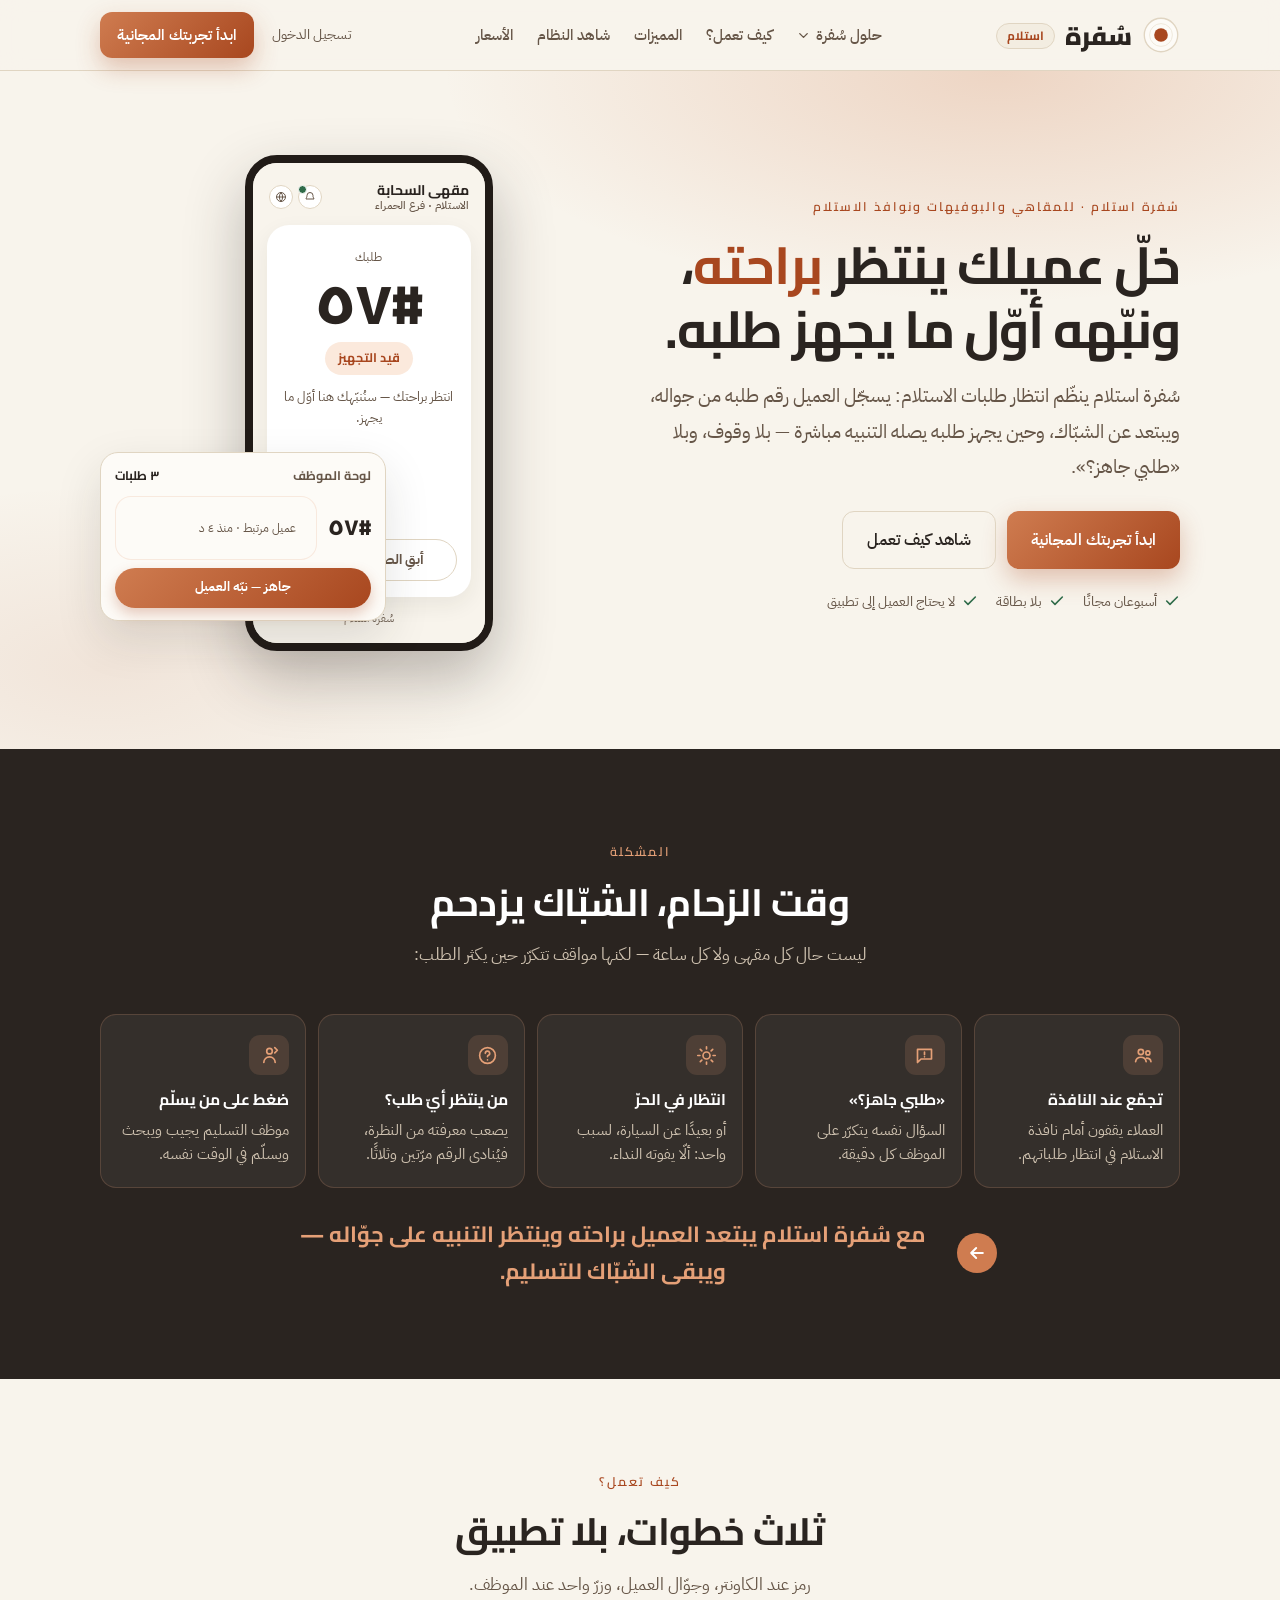
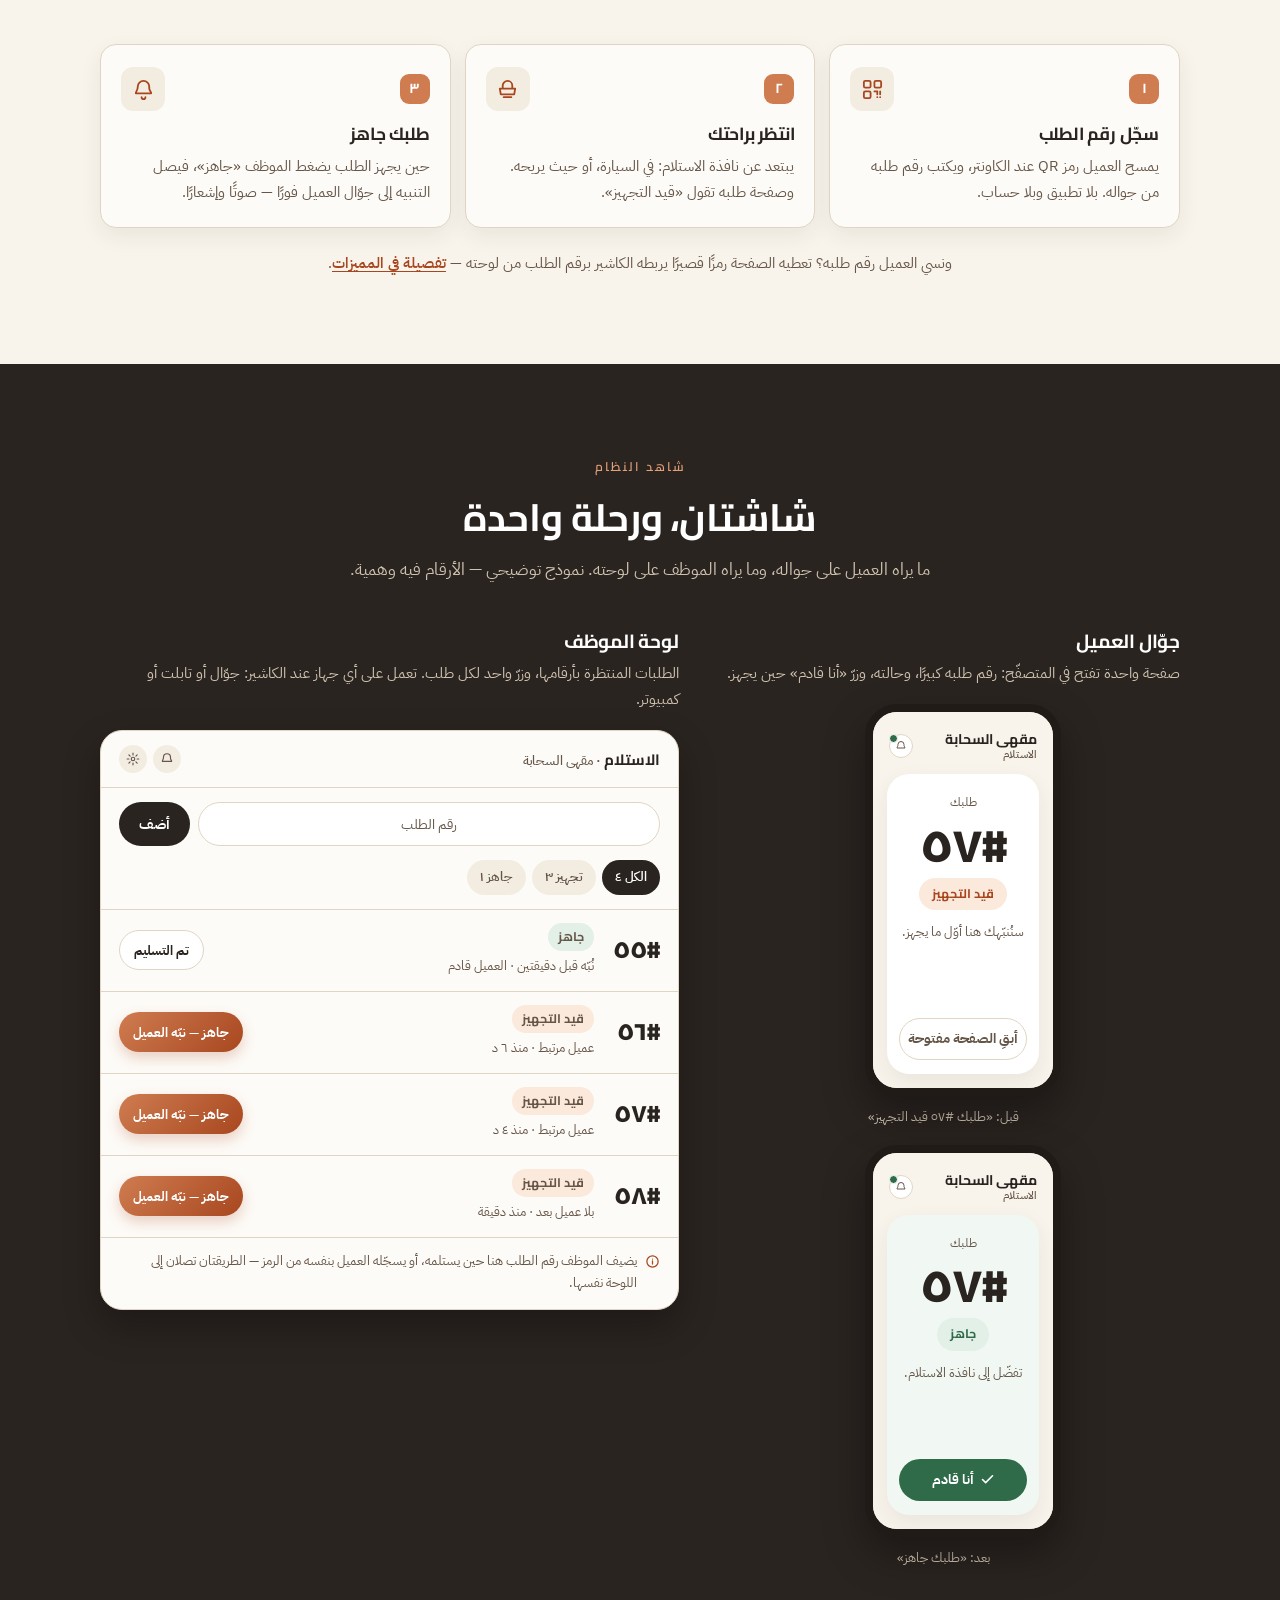
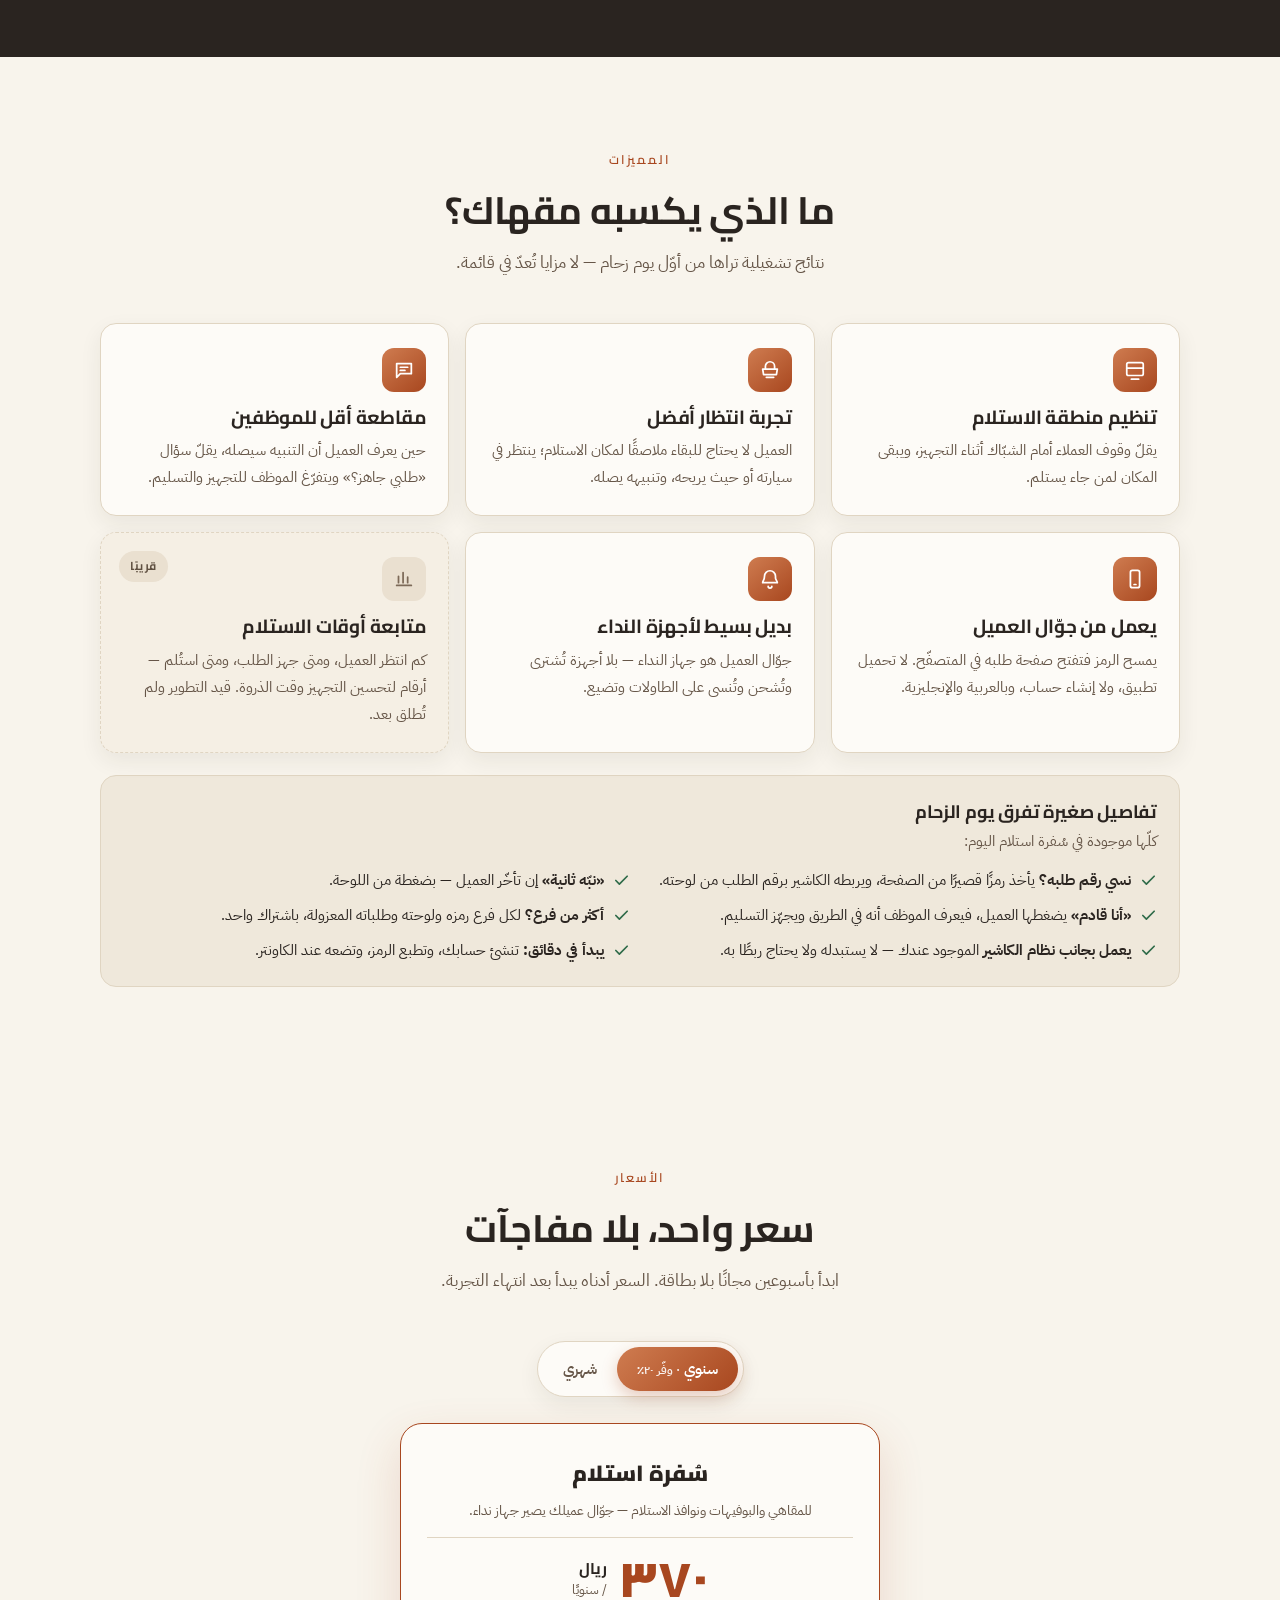
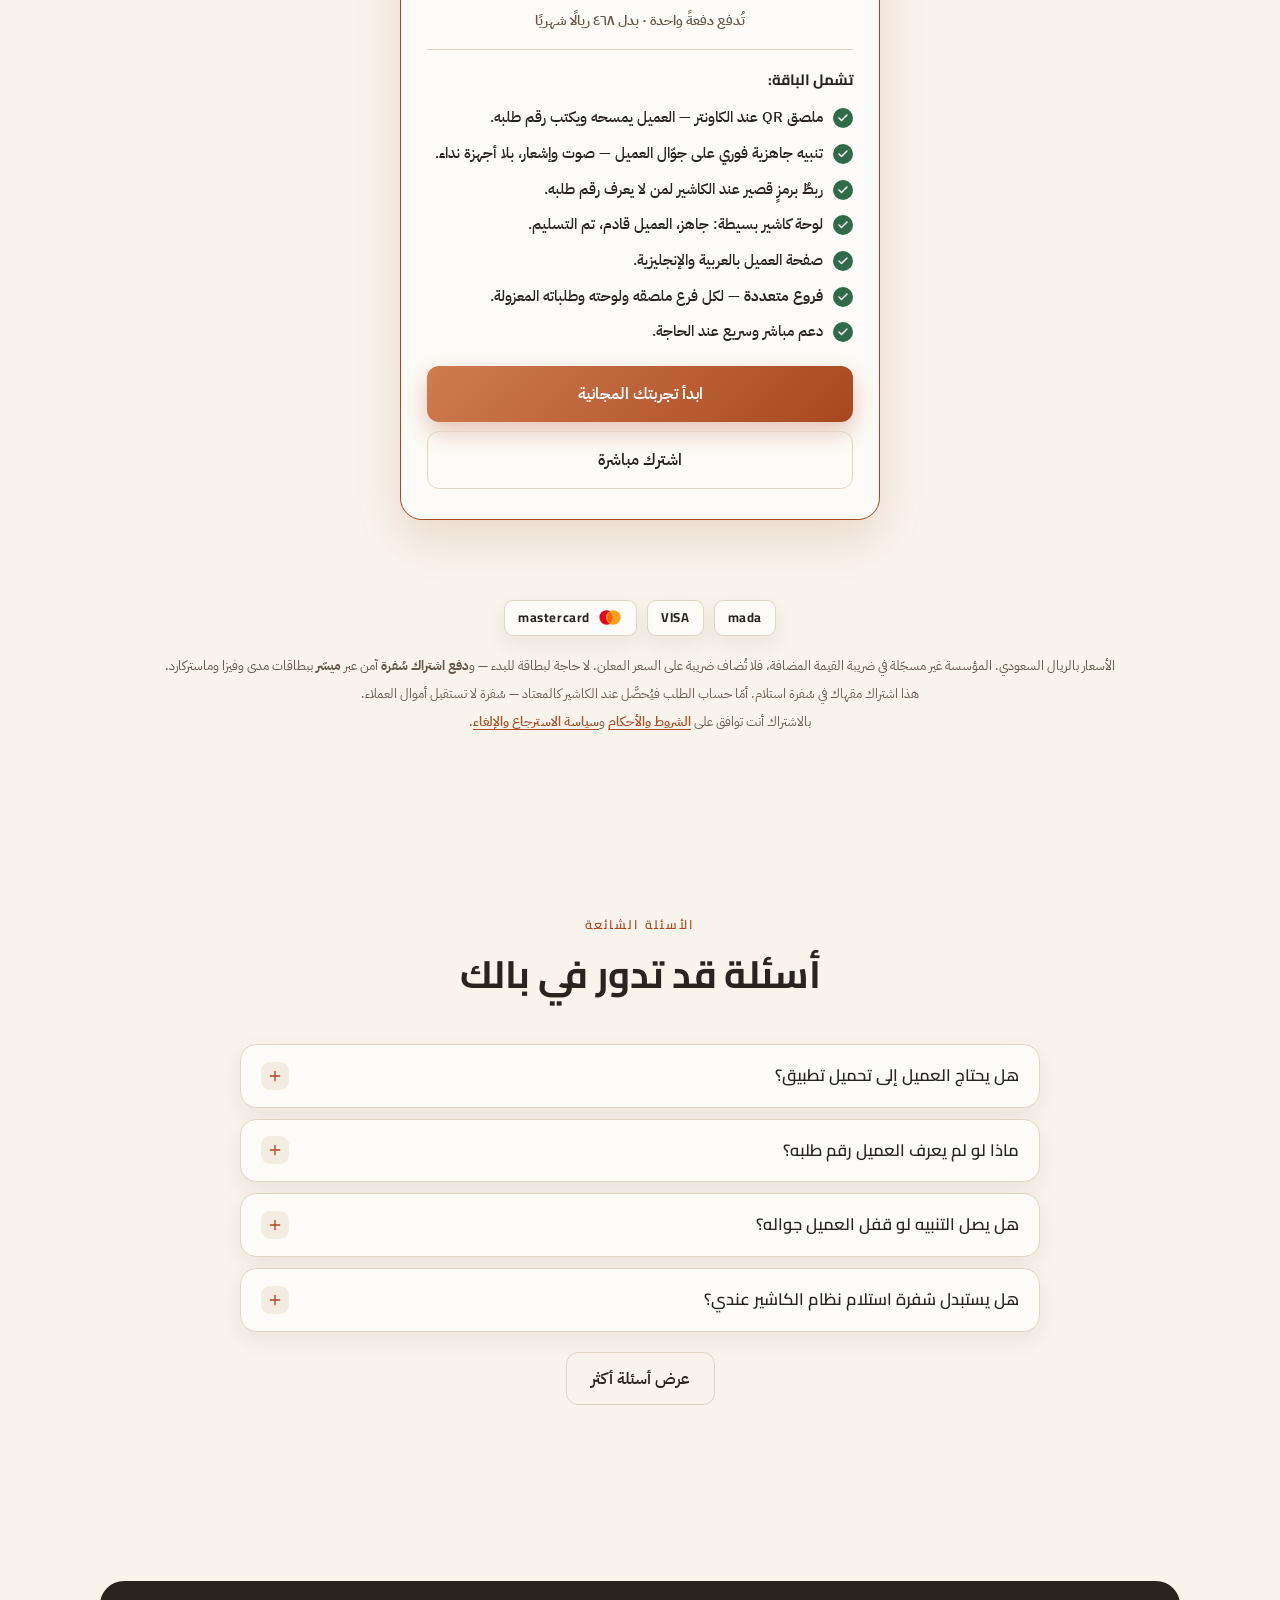
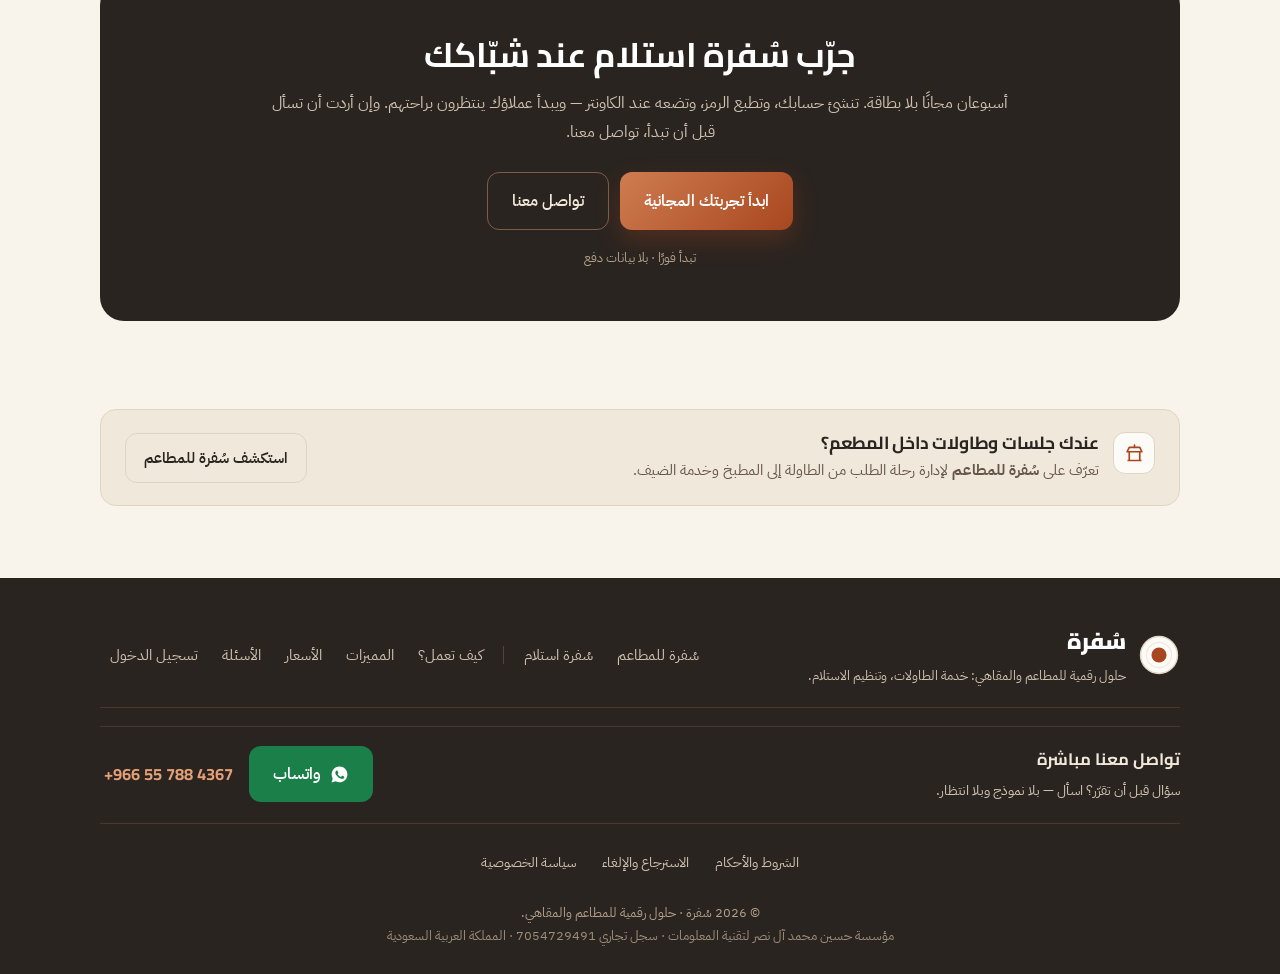
==== pickup.html @ 8e842858 "علامةٌ واحدة وحلّان: صفحة «سُفرة استلام» على /pickup، والرئيسية للمطاعم وحدها pickup.html صفحة هبوط " ====
<!DOCTYPE html>
<html lang="ar" dir="rtl">
<head>
<meta charset="utf-8">
<!--
  ══════════════════════════════════════════════════════════════
   سُفرة استلام — صفحة هبوط مستقلّة على /pickup
  ══════════════════════════════════════════════════════════════
   الحلّ الثاني تحت علامة سُفرة: تنظيم انتظار طلبات الاستلام وتنبيه
   العميل على جوّاله عند الجاهزية. جمهورها المقاهي (والسحابية منها)
   والبوفيهات ونوافذ الاستلام — فلا طاولات هنا ولا نادل ولا تقسيم حساب:
   كل ذلك في الصفحة الرئيسة، والرابط بينهما قائمة «حلول سُفرة» والشريط
   قبل التذييل. الترويسة والتذييل والأزرار والتسعير من assets/site.css
   وassets/site.js، وما تراه في <style> أدناه لهذه الصفحة وحدها.

   التقاط رمز الإحالة أوّلًا — كما في الصفحة الرئيسة حرفًا (انظر شرحه هناك).
-->
<script>
try{var _h=new URLSearchParams(location.hash.replace(/^#/,''));var _v=_h.get('sv');
if(_v){sessionStorage.setItem('sufra_sv',_v);_h.delete('sv');var _r=_h.toString();
history.replaceState(null,'',location.pathname+location.search+(_r?'#'+_r:''));}}catch(e){}
</script>
<meta name="viewport" content="width=device-width, initial-scale=1">
<meta name="referrer" content="strict-origin-when-cross-origin">
<meta name="theme-color" content="#a8471f">

<title>سُفرة استلام — تنظيم انتظار طلبات الاستلام وتنبيه العميل عند الجاهزية</title>
<meta name="description" content="سُفرة استلام يُنظّم انتظار طلبات الاستلام في المقاهي والبوفيهات ونوافذ الاستلام: يسجّل العميل رقم طلبه من جواله، وينتظر حيث يريحه، ويصله التنبيه أوّل ما يجهز طلبه — بلا تطبيق، وبلا أجهزة نداء.">
<link rel="canonical" href="https://alsufr.com/pickup">

<meta property="og:type" content="website">
<meta property="og:locale" content="ar_SA">
<meta property="og:site_name" content="سُفرة">
<meta property="og:url" content="https://alsufr.com/pickup">
<meta property="og:title" content="سُفرة استلام — نبّه عميلك أوّل ما يجهز طلبه">
<meta property="og:description" content="العميل يسجّل رقم طلبه من جواله وينتظر براحته، وحين يجهز الطلب يضغط الموظف «جاهز» فيصله التنبيه. للمقاهي والبوفيهات ونوافذ الاستلام.">
<meta property="og:image" content="https://alsufr.com/assets/og-pickup.png">
<meta property="og:image:width" content="1200">
<meta property="og:image:height" content="630">
<meta property="og:image:alt" content="سُفرة استلام: شاشة العميل تقول «طلبك جاهز»، ولوحة الموظف بزرّ «جاهز — نبّه العميل»">
<meta name="twitter:card" content="summary_large_image">
<meta name="twitter:title" content="سُفرة استلام — نبّه عميلك أوّل ما يجهز طلبه">
<meta name="twitter:description" content="تنظيم انتظار طلبات الاستلام وتنبيه العميل على جوّاله عند الجاهزية.">
<meta name="twitter:image" content="https://alsufr.com/assets/og-pickup.png">

<link rel="icon" type="image/svg+xml" href="https://app.alsufr.com/brand/sufra-icon.svg">
<link rel="preconnect" href="https://fonts.googleapis.com"><link rel="preconnect" href="https://fonts.gstatic.com" crossorigin><link href="https://fonts.googleapis.com/css2?family=Cairo:wght@600;700;900&family=IBM+Plex+Sans+Arabic:wght@400;500;600;700&display=swap" rel="stylesheet">

<link rel="stylesheet" href="assets/site.css">
<style>
/* ══ أنماط صفحة الاستلام وحدها ══
   شخصية أبسط وأسرع من صفحة المطاعم: نماذج واجهات مرسومة بـCSS لا لقطات،
   لأن الفكرة تُفهم من شاشتين — «قيد التجهيز» ثم «جاهز» — قبل أي نص. */

/* ── الهيرو: هاتف العميل يتقلّب بين الحالتين، وبطاقة الموظف بجانبه ── */
.hero .lead{max-width:36em}
.pk-visual{position:relative;display:flex;justify-content:center;align-items:center;
  min-height:520px;padding:24px 0}
.mock-ph{width:min(248px,62vw);aspect-ratio:39/78;margin-inline-end:clamp(40px,10%,96px);border-radius:32px;border:8px solid #211b17;
  background:#f8f4ec;box-shadow:0 26px 60px rgba(42,36,32,.30);overflow:hidden;position:relative;z-index:2}
.mock-scr{position:absolute;inset:0;display:flex;flex-direction:column;gap:12px;padding:16px 14px 14px;background:#f8f4ec}
.mock-top{display:flex;align-items:center;justify-content:space-between;gap:8px;padding:2px 2px 0}
.mock-top .nm{font-family:'Cairo';font-weight:700;font-size:14px;color:var(--ink);line-height:1.3}
.mock-top .nm small{display:block;font-family:'IBM Plex Sans Arabic';font-weight:500;font-size:10.5px;color:var(--muted)}
.mock-top .ics{display:flex;gap:5px}
.mock-top .ics span{width:24px;height:24px;border-radius:50%;background:#fff;border:1px solid var(--line);
  display:flex;align-items:center;justify-content:center;position:relative}
.mock-top .ics svg{width:12px;height:12px;color:var(--muted)}
.mock-top .ics .live::after{content:"";position:absolute;top:-1px;inset-inline-end:-1px;width:7px;height:7px;
  border-radius:50%;background:var(--pist);border:1.5px solid #fff}
.mock-sheet{background:#fff;border-radius:22px;padding:22px 14px 16px;text-align:center;box-shadow:var(--shadow-sm);
  display:flex;flex-direction:column;align-items:center;gap:8px;flex:1 1 auto}
.mock-lbl{font-size:12px;color:var(--muted)}
.mock-num{font-family:'Cairo';font-weight:900;font-size:56px;line-height:1;color:var(--ink);letter-spacing:-1px}
.mock-pill{font-family:'Cairo';font-weight:700;font-size:12.5px;padding:5px 13px;border-radius:100px;margin-top:2px}
.pill-wait{background:#fbe9dc;color:var(--amber)}
.pill-ready{background:#e3f0e7;color:var(--pist)}
.mock-msg{font-size:12.5px;color:var(--muted);line-height:1.65;margin-top:4px}
.mock-btn{margin-top:auto;width:100%;min-height:42px;border-radius:100px;font-weight:700;font-size:13.5px;
  display:flex;align-items:center;justify-content:center;gap:6px}
.mock-btn svg{width:15px;height:15px}
.btn-ready{background:var(--pist);color:#fff}
.btn-ghost{border:1.5px solid var(--line);color:var(--muted);background:#fff}
.mock-foot{font-size:11px;color:var(--muted);text-align:center;opacity:.9}
.scr-ready .mock-sheet{background:#f1f8f3}

/* بطاقة الموظف الطافية: الصفّ الذي يخصّ هذا العميل وزرّه */
.mock-cash{position:absolute;bottom:10%;inset-inline-end:0;width:min(286px,88%);background:var(--card);
  border:1px solid var(--line);border-radius:18px;box-shadow:var(--shadow);padding:12px 14px;z-index:3}
.mock-cash .mc-h{display:flex;align-items:center;justify-content:space-between;font-family:'Cairo';font-weight:700;
  font-size:12.5px;color:var(--muted);margin-bottom:8px}
.mock-cash .mc-h b{color:var(--ink);font-weight:700}
.mc-row{display:grid;grid-template-columns:auto 1fr;align-items:center;gap:8px 10px}
.mc-row .n{font-family:'Cairo';font-weight:900;font-size:22px;color:var(--ink);min-width:44px}
.mc-row .st{font-size:12px;color:var(--muted);line-height:1.5;white-space:nowrap;overflow:hidden;text-overflow:ellipsis}
.mc-btn{grid-column:1 / -1;position:relative;min-height:40px;padding:0 14px;border-radius:100px;font-weight:700;font-size:12.5px;
  display:flex;align-items:center;justify-content:center;white-space:nowrap;
  background:linear-gradient(135deg,var(--amber-lt),var(--amber));color:#fff;box-shadow:0 6px 14px rgba(168,71,31,.28)}
.mc-btn .b{position:absolute;inset:0;display:flex;align-items:center;justify-content:center;gap:5px}
.mc-btn .b svg{width:14px;height:14px}

/* الإشعار الطافي فوق الهاتف حين يجهز الطلب */
.mock-toast{position:absolute;top:2%;inset-inline-start:0;width:min(268px,86%);background:#fff;border-radius:16px;
  box-shadow:0 18px 40px rgba(42,36,32,.22);padding:11px 13px;display:flex;gap:10px;align-items:flex-start;z-index:4}
.mock-toast .ti{width:34px;height:34px;border-radius:10px;background:var(--pist);color:#fff;
  display:flex;align-items:center;justify-content:center;flex:0 0 auto}
.mock-toast .ti svg{width:18px;height:18px}
.mock-toast .tx{flex:1 1 auto;min-width:0;display:flex;flex-direction:column;gap:2px}
.mock-toast .tt{font-size:11px;color:var(--muted);display:flex;justify-content:space-between;gap:8px}
.mock-toast .tb{font-size:13px;font-weight:600;color:var(--ink);line-height:1.5}

/* الدورة: ٩ ثوانٍ — النصف الأوّل «قيد التجهيز»، والنصف الثاني «جاهز» مع الإشعار وتحوّل الزرّ */
.pk-cycle .scr-ready{opacity:0;animation:pkB 9s ease-in-out infinite}
.pk-cycle .scr-wait{animation:pkA 9s ease-in-out infinite}
.pk-cycle .mock-toast{opacity:0;animation:pkToast 9s ease-in-out infinite}
.pk-cycle .mc-btn .b-a{animation:pkA 9s ease-in-out infinite}
.pk-cycle .mc-btn .b-b{opacity:0;animation:pkB 9s ease-in-out infinite}
@keyframes pkA{0%,46%{opacity:1}52%,94%{opacity:0}100%{opacity:1}}
@keyframes pkB{0%,46%{opacity:0}52%,94%{opacity:1}100%{opacity:0}}
@keyframes pkToast{0%,50%{opacity:0;transform:translateY(-10px)}56%,92%{opacity:1;transform:none}98%,100%{opacity:0;transform:translateY(-10px)}}
@media(prefers-reduced-motion:reduce){
  .pk-cycle .scr-ready,.pk-cycle .scr-wait,.pk-cycle .mock-toast,.pk-cycle .mc-btn .b-a,.pk-cycle .mc-btn .b-b{animation:none}
  .pk-cycle .scr-wait{opacity:0}.pk-cycle .scr-ready,.pk-cycle .mock-toast,.pk-cycle .mc-btn .b-b{opacity:1}
  .pk-cycle .mc-btn .b-a{opacity:0}
}

/* ── المشكلة ─────────────────────────────────────────────────────────── */
.probs{display:grid;grid-template-columns:repeat(5,1fr);gap:12px}
.pb{background:rgba(255,255,255,.05);border:1px solid rgba(229,160,119,.20);border-radius:var(--r);
  padding:20px 16px;font-size:14.5px;color:var(--on-dark-soft);line-height:1.7}
.pb .ic{width:40px;height:40px;border-radius:11px;background:rgba(229,160,119,.14);color:var(--amber-on-dark);
  display:flex;align-items:center;justify-content:center;margin-bottom:12px}
.pb .ic svg{width:21px;height:21px}
.pb b{display:block;font-family:'Cairo';font-weight:700;font-size:15.5px;color:#fff;margin-bottom:4px}
.pivot{margin-top:28px;display:flex;align-items:center;gap:14px;justify-content:center;flex-wrap:wrap;text-align:center}
.pivot .arrow{width:40px;height:40px;border-radius:50%;background:var(--amber-lt);color:#fff;
  display:flex;align-items:center;justify-content:center;flex:0 0 auto}
.pivot .arrow svg{width:20px;height:20px}
.pivot p{font-family:'Cairo';font-weight:700;font-size:clamp(17px,2.3vw,22px);color:var(--amber-on-dark);line-height:1.7;max-width:30em}

/* ── كيف تعمل: ثلاث خطوات على خلفية فاتحة (البطاقة الداكنة .st تُقلب هنا) ── */
.flow.three{grid-template-columns:repeat(3,1fr)}
.flow.light .st{background:var(--card);border-color:var(--line);box-shadow:var(--shadow-sm)}
.flow.light .st h3{color:var(--ink)}
.flow.light .st p{color:var(--muted)}
.st-head{display:flex;align-items:center;justify-content:space-between;margin-bottom:12px}
.st-head b{margin-bottom:0}
.st-head .ic{width:44px;height:44px;border-radius:12px;background:#f3ede1;color:var(--brass);
  display:flex;align-items:center;justify-content:center}
.st-head .ic svg{width:23px;height:23px}
.how-side{margin-top:22px;text-align:center;font-size:14.5px;color:var(--muted);line-height:1.8}
.how-side a{color:var(--brass);font-weight:600;text-decoration:underline;text-underline-offset:3px}

/* ── شاشتان: هاتفا العميل ولوحة الموظف ───────────────────────────────── */
.shots{display:grid;grid-template-columns:.9fr 1.1fr;gap:28px;align-items:start}
.shot-col h3{font-size:19px;font-weight:700;margin-bottom:6px;color:#fff}
.shot-col > p{font-size:14.5px;color:var(--on-dark-soft);line-height:1.8;margin-bottom:18px}
.phones{display:flex;gap:16px;justify-content:center;align-items:flex-start;flex-wrap:wrap}
.phones .mock-ph{width:min(196px,42vw);box-shadow:0 18px 40px rgba(0,0,0,.34)}
.phones .mock-num{font-size:46px}
.phones .mock-sheet{padding:18px 12px 14px}
.phones figure{margin:0;display:flex;flex-direction:column;align-items:center;gap:10px}
.phones figcaption{font-size:12.5px;color:var(--on-dark-soft)}

.board{background:var(--card);border:1px solid var(--line);border-radius:22px;box-shadow:0 16px 36px rgba(0,0,0,.30);overflow:hidden;color:var(--ink)}
.bd-head{display:flex;justify-content:space-between;align-items:center;gap:10px;padding:14px 18px;
  border-bottom:1px solid var(--line);font-family:'Cairo';font-weight:700;font-size:15px}
.bd-head small{font-family:'IBM Plex Sans Arabic';font-weight:500;font-size:12.5px;color:var(--muted)}
.bd-head .ics{display:flex;gap:6px}
.bd-head .ics span{width:28px;height:28px;border-radius:50%;background:#f3ede1;display:flex;align-items:center;justify-content:center}
.bd-head .ics svg{width:14px;height:14px;color:var(--muted)}
.bd-add{display:flex;gap:8px;padding:14px 18px 10px}
.bd-add .in{flex:1 1 auto;border:1.5px solid var(--line);border-radius:100px;min-height:44px;display:flex;
  align-items:center;justify-content:center;color:var(--muted);font-size:14px;background:#fff}
.bd-add .bt{background:var(--ink);color:#fff;border-radius:100px;padding:0 20px;min-height:44px;
  display:flex;align-items:center;font-weight:700;font-size:14px}
.bd-chips{display:flex;gap:6px;padding:4px 18px 14px}
.bd-chips span{font-size:12.5px;font-weight:600;padding:6px 13px;border-radius:100px;background:#f3ede1;color:var(--muted)}
.bd-chips span.on{background:var(--ink);color:#fff}
.bd-row{display:grid;grid-template-columns:auto 1fr auto;gap:12px;align-items:center;padding:13px 18px;border-top:1px solid var(--line)}
.bd-row .n{font-family:'Cairo';font-weight:900;font-size:24px;min-width:54px;color:var(--ink);line-height:1}
.bd-row .m{display:flex;flex-direction:column;gap:4px;min-width:0}
.bd-row .m span{font-size:12.5px;color:var(--muted)}
.bd-row .pill{align-self:flex-start;font-family:'Cairo';font-weight:700;font-size:12px;padding:3px 10px;border-radius:100px}
.bd-row .a{min-height:40px;padding:0 14px;border-radius:100px;font-weight:700;font-size:13px;display:flex;align-items:center;white-space:nowrap}
.a-go{background:linear-gradient(135deg,var(--amber-lt),var(--amber));color:#fff;box-shadow:0 6px 14px rgba(168,71,31,.24)}
.a-done{border:1.5px solid var(--line);color:var(--ink);background:#fff}
.bd-note{padding:12px 18px 14px;border-top:1px solid var(--line);font-size:12.5px;color:var(--muted);display:flex;gap:8px;align-items:flex-start}
.bd-note svg{width:15px;height:15px;flex:0 0 auto;margin-top:4px;color:var(--brass)}

/* ── القيمة: ست بطاقات، والسادسة قادمة ───────────────────────────────── */
.grp.pk-grp{grid-template-columns:repeat(3,1fr)}
.g.soon{background:#f5efe4;border-style:dashed;position:relative}
.g.soon .ic{background:#eae0d0;color:#7d6a58}
.badge-soon{position:absolute;top:18px;inset-inline-end:18px;background:#eae0d0;color:#5f5041;
  font-family:'Cairo';font-weight:700;font-size:11.5px;letter-spacing:.5px;padding:5px 11px;border-radius:100px}
.g.soon h3{padding-inline-end:64px}

/* ── الاستجابة ───────────────────────────────────────────────────────── */
@media(max-width:960px){
  .pk-visual{min-height:0;padding:12px 0 72px}
  .mock-ph{margin-inline-end:0}
  .mock-cash{bottom:0}
  .probs{grid-template-columns:repeat(2,1fr)}
  .flow.three{grid-template-columns:repeat(2,1fr)}
  .shots{grid-template-columns:1fr}
  .grp.pk-grp{grid-template-columns:repeat(2,1fr)}
}
@media(max-width:620px){
  .probs{grid-template-columns:1fr}
  .flow.three{grid-template-columns:1fr}
  .grp.pk-grp{grid-template-columns:1fr}
  .bd-row{grid-template-columns:auto 1fr;row-gap:10px}
  .bd-row .a{grid-column:1 / -1;justify-content:center}
  .g.soon h3{padding-inline-end:0}
  .badge-soon{position:static;display:inline-block;margin-bottom:10px}
}
</style>
</head>
<body data-wa-text="السلام عليكم، مهتم بخدمة سُفرة استلام لمقهاي.">
<a class="skip" href="#main">تخطَّ إلى المحتوى</a>

<header id="hdr">
  <div class="wrap nav">
    <a class="brand" href="#top" aria-label="سُفرة استلام — أعلى الصفحة">
      <svg width="38" height="38" viewBox="0 0 100 100" aria-hidden="true">
        <circle cx="50" cy="50" r="44" fill="#fdfbf7" stroke="#e0d5c2" stroke-width="3.5"/>
        <circle cx="50" cy="50" r="30" fill="none" stroke="#efe8db" stroke-width="2.5"/>
        <circle cx="50" cy="50" r="18" fill="#a8471f"/>
      </svg>
      <span class="brandname">سُفرة</span>
      <span class="brand-tag">استلام</span>
    </a>
    <nav class="nav-links" id="navLinks" aria-label="روابط الصفحة">
      <div class="sol">
        <button type="button" class="sol-btn" aria-expanded="false" aria-controls="solMenu" aria-haspopup="true">حلول سُفرة
          <svg viewBox="0 0 24 24" fill="none" stroke="currentColor" stroke-width="2.2" aria-hidden="true"><path d="m6 9 6 6 6-6" stroke-linecap="round" stroke-linejoin="round"/></svg>
        </button>
        <span class="sol-head" aria-hidden="true">حلول سُفرة</span>
        <div class="sol-menu" id="solMenu">
          <a class="sol-item" href="/">
            <span class="sol-ic"><svg viewBox="0 0 24 24" fill="none" stroke="currentColor" stroke-width="1.9" aria-hidden="true"><path d="M4 20h16M6 20V10M18 20V10M3.5 10h17l-2.5-5H6z" stroke-linejoin="round"/><path d="M12 5V2.5" stroke-linecap="round"/></svg></span>
            <span class="sol-txt"><b>سُفرة للمطاعم</b><small>للطاولات والطلبات وخدمة الضيوف داخل المطعم</small></span>
          </a>
          <a class="sol-item" href="/pickup" aria-current="page">
            <span class="sol-ic"><svg viewBox="0 0 24 24" fill="none" stroke="currentColor" stroke-width="1.9" aria-hidden="true"><path d="M18 9A6 6 0 1 0 6 9c0 4-2 5-2 7h16c0-2-2-3-2-5z" stroke-linejoin="round"/><path d="M10 20a2 2 0 0 0 4 0" stroke-linecap="round"/></svg></span>
            <span class="sol-txt"><b>سُفرة استلام <span class="sol-now">أنت هنا</span></b><small>لتنظيم الاستلام وتنبيه العميل عند جاهزية الطلب</small></span>
          </a>
        </div>
      </div>
      <a href="#how">كيف تعمل؟</a>
      <a href="#value">المميزات</a>
      <a href="#screens">شاهد النظام</a>
      <a href="#pricing">الأسعار</a>
      <a class="nav-login" href="https://app.alsufr.com/" data-ad-events="login_click">تسجيل الدخول</a>
    </nav>
    <div class="nav-cta">
      <a class="nav-login" href="https://app.alsufr.com/" data-ad-events="login_click">تسجيل الدخول</a>
      <a href="https://app.alsufr.com/signup?plan=pickup" class="btn btn-gold" data-ad-events="free_trial_click landing_to_app">ابدأ تجربتك المجانية</a>
      <button type="button" class="menu-btn" aria-expanded="false" aria-controls="navLinks" aria-label="فتح القائمة">
        <svg viewBox="0 0 24 24" fill="none" stroke="currentColor" stroke-width="2" aria-hidden="true"><path d="M4 7h16M4 12h16M4 17h16" stroke-linecap="round"/></svg>
      </button>
    </div>
  </div>
</header>
<span id="top"></span>

<main id="main">

<!-- ═══ القسم الافتتاحي ═══ -->
<section class="hero">
  <div class="hero-bg"></div>
  <div class="wrap hero-grid">
    <div class="reveal">
      <span class="eyebrow">سُفرة استلام · للمقاهي والبوفيهات ونوافذ الاستلام</span>
      <h1>خلّ عميلك ينتظر <span class="hl">براحته</span>، ونبّهه أوّل ما يجهز طلبه.</h1>
      <p class="lead">سُفرة استلام ينظّم انتظار طلبات الاستلام: يسجّل العميل رقم طلبه من جواله، ويبتعد عن الشبّاك،
        وحين يجهز طلبه يصله التنبيه مباشرة — بلا وقوف، وبلا «طلبي جاهز؟».</p>
      <div class="cta-row">
        <a href="https://app.alsufr.com/signup?plan=pickup" class="btn btn-gold" data-ad-events="free_trial_click landing_to_app">ابدأ تجربتك المجانية</a>
        <a href="#how" class="btn btn-line">شاهد كيف تعمل</a>
      </div>
      <div class="trust-line">
        <span><svg viewBox="0 0 24 24" fill="none" stroke="currentColor" stroke-width="2.4" aria-hidden="true"><path d="M20 6 9 17l-5-5" stroke-linecap="round" stroke-linejoin="round"/></svg> أسبوعان مجانًا</span>
        <span><svg viewBox="0 0 24 24" fill="none" stroke="currentColor" stroke-width="2.4" aria-hidden="true"><path d="M20 6 9 17l-5-5" stroke-linecap="round" stroke-linejoin="round"/></svg> بلا بطاقة</span>
        <span><svg viewBox="0 0 24 24" fill="none" stroke="currentColor" stroke-width="2.4" aria-hidden="true"><path d="M20 6 9 17l-5-5" stroke-linecap="round" stroke-linejoin="round"/></svg> لا يحتاج العميل إلى تطبيق</span>
      </div>
    </div>

    <!-- نموذج متحرّك: هاتف العميل يتقلّب من «قيد التجهيز» إلى «جاهز»، وبطاقة الموظف تضغط «جاهز» -->
    <div class="reveal">
      <div class="pk-visual pk-cycle" role="img" aria-label="نموذج توضيحي: شاشة العميل تنتقل من «قيد التجهيز» إلى «جاهز» حين يضغط الموظف زرّ الجاهزية">
        <div class="mock-toast" aria-hidden="true">
          <span class="ti"><svg viewBox="0 0 24 24" fill="none" stroke="currentColor" stroke-width="2"><path d="M18 9A6 6 0 1 0 6 9c0 4-2 5-2 7h16c0-2-2-3-2-5z" stroke-linejoin="round"/><path d="M10 20a2 2 0 0 0 4 0" stroke-linecap="round"/></svg></span>
          <span class="tx">
            <span class="tt"><span>مقهى السحابة</span><span>الآن</span></span>
            <span class="tb">طلبك #٥٧ جاهز — تفضّل للاستلام.</span>
          </span>
        </div>

        <div class="mock-ph" aria-hidden="true">
          <div class="mock-scr scr-wait">
            <div class="mock-top">
              <div class="nm">مقهى السحابة<small>الاستلام · فرع الحمراء</small></div>
              <div class="ics"><span class="live"><svg viewBox="0 0 24 24" fill="none" stroke="currentColor" stroke-width="2"><path d="M18 9A6 6 0 1 0 6 9c0 4-2 5-2 7h16c0-2-2-3-2-5z" stroke-linejoin="round"/></svg></span><span><svg viewBox="0 0 24 24" fill="none" stroke="currentColor" stroke-width="2"><circle cx="12" cy="12" r="9"/><path d="M3 12h18M12 3a14 14 0 0 1 0 18M12 3a14 14 0 0 0 0 18"/></svg></span></div>
            </div>
            <div class="mock-sheet">
              <span class="mock-lbl">طلبك</span>
              <span class="mock-num">#٥٧</span>
              <span class="mock-pill pill-wait">قيد التجهيز</span>
              <p class="mock-msg">انتظر براحتك — سنُنبّهك هنا أوّل ما يجهز.</p>
              <span class="mock-btn btn-ghost">أبقِ الصفحة مفتوحة</span>
            </div>
            <p class="mock-foot">سُفرة استلام</p>
          </div>
          <div class="mock-scr scr-ready">
            <div class="mock-top">
              <div class="nm">مقهى السحابة<small>الاستلام · فرع الحمراء</small></div>
              <div class="ics"><span class="live"><svg viewBox="0 0 24 24" fill="none" stroke="currentColor" stroke-width="2"><path d="M18 9A6 6 0 1 0 6 9c0 4-2 5-2 7h16c0-2-2-3-2-5z" stroke-linejoin="round"/></svg></span><span><svg viewBox="0 0 24 24" fill="none" stroke="currentColor" stroke-width="2"><circle cx="12" cy="12" r="9"/><path d="M3 12h18M12 3a14 14 0 0 1 0 18M12 3a14 14 0 0 0 0 18"/></svg></span></div>
            </div>
            <div class="mock-sheet">
              <span class="mock-lbl">طلبك</span>
              <span class="mock-num">#٥٧</span>
              <span class="mock-pill pill-ready">جاهز</span>
              <p class="mock-msg">طلبك جاهز — تفضّل إلى نافذة الاستلام.</p>
              <span class="mock-btn btn-ready"><svg viewBox="0 0 24 24" fill="none" stroke="currentColor" stroke-width="2.6" aria-hidden="true"><path d="M20 6 9 17l-5-5" stroke-linecap="round" stroke-linejoin="round"/></svg> أنا قادم</span>
            </div>
            <p class="mock-foot">سُفرة استلام</p>
          </div>
        </div>

        <div class="mock-cash" aria-hidden="true">
          <div class="mc-h"><span>لوحة الموظف</span><b>٣ طلبات</b></div>
          <div class="mc-row">
            <span class="n">#٥٧</span>
            <span class="st">عميل مرتبط · منذ ٤ د</span>
            <span class="mc-btn"><span class="b b-a">جاهز — نبّه العميل</span><span class="b b-b"><svg viewBox="0 0 24 24" fill="none" stroke="currentColor" stroke-width="2.6" aria-hidden="true"><path d="M20 6 9 17l-5-5" stroke-linecap="round" stroke-linejoin="round"/></svg> نُبّه العميل</span></span>
          </div>
        </div>
      </div>
    </div>
  </div>
</section>

<!-- ═══ المشكلة ═══ -->
<section class="sec on-oud" id="problem">
  <div class="wrap">
    <div class="sec-head center reveal">
      <span class="eyebrow">المشكلة</span>
      <h2 class="title">وقت الزحام، الشبّاك يزدحم</h2>
      <p class="sub">ليست حال كل مقهى ولا كل ساعة — لكنها مواقف تتكرّر حين يكثر الطلب:</p>
    </div>
    <div class="probs">
      <div class="pb reveal">
        <div class="ic"><svg viewBox="0 0 24 24" fill="none" stroke="currentColor" stroke-width="1.9" aria-hidden="true"><circle cx="9" cy="8" r="3"/><circle cx="17" cy="9" r="2.3"/><path d="M3 19c.5-3.3 3-5 6-5s5.5 1.7 6 5M15.5 15c2.6 0 4.6 1.4 5 4" stroke-linecap="round"/></svg></div>
        <b>تجمّع عند النافذة</b>العملاء يقفون أمام نافذة الاستلام في انتظار طلباتهم.
      </div>
      <div class="pb reveal">
        <div class="ic"><svg viewBox="0 0 24 24" fill="none" stroke="currentColor" stroke-width="1.9" aria-hidden="true"><path d="M4 5h16v11H8l-4 4z" stroke-linejoin="round"/><path d="M12 8v3M12 13.5v.01" stroke-linecap="round"/></svg></div>
        <b>«طلبي جاهز؟»</b>السؤال نفسه يتكرّر على الموظف كل دقيقة.
      </div>
      <div class="pb reveal">
        <div class="ic"><svg viewBox="0 0 24 24" fill="none" stroke="currentColor" stroke-width="1.9" aria-hidden="true"><circle cx="12" cy="12" r="4"/><path d="M12 2v2.5M12 19.5V22M2 12h2.5M19.5 12H22M4.9 4.9l1.8 1.8M17.3 17.3l1.8 1.8M4.9 19.1l1.8-1.8M17.3 6.7l1.8-1.8" stroke-linecap="round"/></svg></div>
        <b>انتظار في الحرّ</b>أو بعيدًا عن السيارة، لسبب واحد: ألّا يفوته النداء.
      </div>
      <div class="pb reveal">
        <div class="ic"><svg viewBox="0 0 24 24" fill="none" stroke="currentColor" stroke-width="1.9" aria-hidden="true"><circle cx="12" cy="12" r="9"/><path d="M9.5 9.5a2.5 2.5 0 1 1 3.5 2.3c-.7.3-1 .8-1 1.5M12 17v.01" stroke-linecap="round"/></svg></div>
        <b>من ينتظر أيّ طلب؟</b>يصعب معرفته من النظرة، فيُنادى الرقم مرّتين وثلاثًا.
      </div>
      <div class="pb reveal">
        <div class="ic"><svg viewBox="0 0 24 24" fill="none" stroke="currentColor" stroke-width="1.9" aria-hidden="true"><circle cx="12" cy="7" r="3.2"/><path d="M5.5 20a6.5 6.5 0 0 1 13 0" stroke-linecap="round"/><path d="M18 3l3 3-3 3" stroke-linecap="round" stroke-linejoin="round"/></svg></div>
        <b>ضغط على من يسلّم</b>موظف التسليم يجيب ويبحث ويسلّم في الوقت نفسه.
      </div>
    </div>
    <div class="pivot reveal">
      <span class="arrow" aria-hidden="true"><svg viewBox="0 0 24 24" fill="none" stroke="currentColor" stroke-width="2.4"><path d="M19 12H5M11 6l-6 6 6 6" stroke-linecap="round" stroke-linejoin="round"/></svg></span>
      <p>مع سُفرة استلام يبتعد العميل براحته وينتظر التنبيه على جوّاله — ويبقى الشبّاك للتسليم.</p>
    </div>
  </div>
</section>

<!-- ═══ كيف تعمل ═══ -->
<section class="sec" id="how">
  <div class="wrap">
    <div class="sec-head center reveal">
      <span class="eyebrow">كيف تعمل؟</span>
      <h2 class="title">ثلاث خطوات، بلا تطبيق</h2>
      <p class="sub">رمز عند الكاونتر، وجوّال العميل، وزرّ واحد عند الموظف.</p>
    </div>
    <div class="flow three light">
      <div class="st reveal">
        <div class="st-head"><b>١</b><span class="ic"><svg viewBox="0 0 24 24" fill="none" stroke="currentColor" stroke-width="1.9" aria-hidden="true"><rect x="3" y="3" width="7" height="7" rx="1.5"/><rect x="14" y="3" width="7" height="7" rx="1.5"/><rect x="3" y="14" width="7" height="7" rx="1.5"/><path d="M14 14h3v3M20 20v.01M17 20h.01M20 14v3" stroke-linecap="round"/></svg></span></div>
        <h3>سجّل رقم الطلب</h3>
        <p>يمسح العميل رمز <span lang="en">QR</span> عند الكاونتر، ويكتب رقم طلبه من جواله. بلا تطبيق وبلا حساب.</p>
      </div>
      <div class="st reveal">
        <div class="st-head"><b>٢</b><span class="ic"><svg viewBox="0 0 24 24" fill="none" stroke="currentColor" stroke-width="1.9" aria-hidden="true"><path d="M5 17h14l1-6H4zM7 11V8a5 5 0 0 1 10 0v3" stroke-linejoin="round"/><path d="M8 20h8" stroke-linecap="round"/></svg></span></div>
        <h3>انتظر براحتك</h3>
        <p>يبتعد عن نافذة الاستلام: في السيارة، أو حيث يريحه. وصفحة طلبه تقول «قيد التجهيز».</p>
      </div>
      <div class="st reveal">
        <div class="st-head"><b>٣</b><span class="ic"><svg viewBox="0 0 24 24" fill="none" stroke="currentColor" stroke-width="1.9" aria-hidden="true"><path d="M18 9A6 6 0 1 0 6 9c0 4-2 5-2 7h16c0-2-2-3-2-5z" stroke-linejoin="round"/><path d="M10 20a2 2 0 0 0 4 0" stroke-linecap="round"/></svg></span></div>
        <h3>طلبك جاهز</h3>
        <p>حين يجهز الطلب يضغط الموظف «جاهز»، فيصل التنبيه إلى جوّال العميل فورًا — صوتًا وإشعارًا.</p>
      </div>
    </div>
    <p class="how-side reveal">
      ونسي العميل رقم طلبه؟ تعطيه الصفحة رمزًا قصيرًا يربطه الكاشير برقم الطلب من لوحته —
      <a href="#value">تفصيلة في المميزات</a>.
    </p>
  </div>
</section>

<!-- ═══ شاهد النظام ═══ -->
<section class="sec on-oud" id="screens">
  <div class="wrap">
    <div class="sec-head center reveal">
      <span class="eyebrow">شاهد النظام</span>
      <h2 class="title">شاشتان، ورحلة واحدة</h2>
      <p class="sub">ما يراه العميل على جواله، وما يراه الموظف على لوحته. نموذج توضيحي — الأرقام فيه وهمية.</p>
    </div>
    <div class="shots">
      <div class="shot-col reveal">
        <h3>جوّال العميل</h3>
        <p>صفحة واحدة تفتح في المتصفّح: رقم طلبه كبيرًا، وحالته، وزرّ «أنا قادم» حين يجهز.</p>
        <div class="phones">
          <figure>
            <div class="mock-ph">
              <div class="mock-scr">
                <div class="mock-top"><div class="nm">مقهى السحابة<small>الاستلام</small></div><div class="ics"><span class="live"><svg viewBox="0 0 24 24" fill="none" stroke="currentColor" stroke-width="2"><path d="M18 9A6 6 0 1 0 6 9c0 4-2 5-2 7h16c0-2-2-3-2-5z" stroke-linejoin="round"/></svg></span></div></div>
                <div class="mock-sheet">
                  <span class="mock-lbl">طلبك</span>
                  <span class="mock-num">#٥٧</span>
                  <span class="mock-pill pill-wait">قيد التجهيز</span>
                  <p class="mock-msg">سنُنبّهك هنا أوّل ما يجهز.</p>
                  <span class="mock-btn btn-ghost">أبقِ الصفحة مفتوحة</span>
                </div>
              </div>
            </div>
            <figcaption>قبل: «طلبك #٥٧ قيد التجهيز»</figcaption>
          </figure>
          <figure>
            <div class="mock-ph">
              <div class="mock-scr scr-ready">
                <div class="mock-top"><div class="nm">مقهى السحابة<small>الاستلام</small></div><div class="ics"><span class="live"><svg viewBox="0 0 24 24" fill="none" stroke="currentColor" stroke-width="2"><path d="M18 9A6 6 0 1 0 6 9c0 4-2 5-2 7h16c0-2-2-3-2-5z" stroke-linejoin="round"/></svg></span></div></div>
                <div class="mock-sheet">
                  <span class="mock-lbl">طلبك</span>
                  <span class="mock-num">#٥٧</span>
                  <span class="mock-pill pill-ready">جاهز</span>
                  <p class="mock-msg">تفضّل إلى نافذة الاستلام.</p>
                  <span class="mock-btn btn-ready"><svg viewBox="0 0 24 24" fill="none" stroke="currentColor" stroke-width="2.6" aria-hidden="true"><path d="M20 6 9 17l-5-5" stroke-linecap="round" stroke-linejoin="round"/></svg> أنا قادم</span>
                </div>
              </div>
            </div>
            <figcaption>بعد: «طلبك جاهز»</figcaption>
          </figure>
        </div>
      </div>

      <div class="shot-col reveal">
        <h3>لوحة الموظف</h3>
        <p>الطلبات المنتظرة بأرقامها، وزرّ واحد لكل طلب. تعمل على أي جهاز عند الكاشير: جوّال أو تابلت أو كمبيوتر.</p>
        <div class="board" aria-hidden="true">
          <div class="bd-head"><span>الاستلام <small>· مقهى السحابة</small></span><span class="ics"><span><svg viewBox="0 0 24 24" fill="none" stroke="currentColor" stroke-width="2"><path d="M18 9A6 6 0 1 0 6 9c0 4-2 5-2 7h16c0-2-2-3-2-5z" stroke-linejoin="round"/></svg></span><span><svg viewBox="0 0 24 24" fill="none" stroke="currentColor" stroke-width="2"><circle cx="12" cy="12" r="3"/><path d="M12 2v3M12 19v3M2 12h3M19 12h3M4.9 4.9l2.1 2.1M17 17l2.1 2.1M4.9 19.1 7 17M17 7l2.1-2.1" stroke-linecap="round"/></svg></span></span></div>
          <div class="bd-add"><span class="in">رقم الطلب</span><span class="bt">أضف</span></div>
          <div class="bd-chips"><span class="on">الكل ٤</span><span>تجهيز ٣</span><span>جاهز ١</span></div>
          <div class="bd-row">
            <span class="n">#٥٥</span>
            <span class="m"><span class="pill pill-ready">جاهز</span><span>نُبّه قبل دقيقتين · العميل قادم</span></span>
            <span class="a a-done">تم التسليم</span>
          </div>
          <div class="bd-row">
            <span class="n">#٥٦</span>
            <span class="m"><span class="pill pill-wait">قيد التجهيز</span><span>عميل مرتبط · منذ ٦ د</span></span>
            <span class="a a-go">جاهز — نبّه العميل</span>
          </div>
          <div class="bd-row">
            <span class="n">#٥٧</span>
            <span class="m"><span class="pill pill-wait">قيد التجهيز</span><span>عميل مرتبط · منذ ٤ د</span></span>
            <span class="a a-go">جاهز — نبّه العميل</span>
          </div>
          <div class="bd-row">
            <span class="n">#٥٨</span>
            <span class="m"><span class="pill pill-wait">قيد التجهيز</span><span>بلا عميل بعد · منذ دقيقة</span></span>
            <span class="a a-go">جاهز — نبّه العميل</span>
          </div>
          <div class="bd-note"><svg viewBox="0 0 24 24" fill="none" stroke="currentColor" stroke-width="2" aria-hidden="true"><circle cx="12" cy="12" r="9"/><path d="M12 11v5M12 8h.01" stroke-linecap="round"/></svg><span>يضيف الموظف رقم الطلب هنا حين يستلمه، أو يسجّله العميل بنفسه من الرمز — الطريقتان تصلان إلى اللوحة نفسها.</span></div>
        </div>
      </div>
    </div>
  </div>
</section>

<!-- ═══ القيمة للمقهى ═══ -->
<section class="sec" id="value">
  <div class="wrap">
    <div class="sec-head center reveal">
      <span class="eyebrow">المميزات</span>
      <h2 class="title">ما الذي يكسبه مقهاك؟</h2>
      <p class="sub">نتائج تشغيلية تراها من أوّل يوم زحام — لا مزايا تُعدّ في قائمة.</p>
    </div>
    <div class="grp pk-grp">
      <div class="g reveal">
        <div class="ic"><svg viewBox="0 0 24 24" fill="none" stroke="currentColor" stroke-width="1.9" aria-hidden="true"><rect x="3" y="4" width="18" height="14" rx="2"/><path d="M3 10h18M8 22h8" stroke-linecap="round"/></svg></div>
        <h3>تنظيم منطقة الاستلام</h3>
        <p>يقلّ وقوف العملاء أمام الشبّاك أثناء التجهيز، ويبقى المكان لمن جاء يستلم.</p>
      </div>
      <div class="g reveal">
        <div class="ic"><svg viewBox="0 0 24 24" fill="none" stroke="currentColor" stroke-width="1.9" aria-hidden="true"><path d="M5 17h14l1-6H4zM7 11V8a5 5 0 0 1 10 0v3" stroke-linejoin="round"/><path d="M8 20h8" stroke-linecap="round"/></svg></div>
        <h3>تجربة انتظار أفضل</h3>
        <p>العميل لا يحتاج للبقاء ملاصقًا لمكان الاستلام؛ ينتظر في سيارته أو حيث يريحه، وتنبيهه يصله.</p>
      </div>
      <div class="g reveal">
        <div class="ic"><svg viewBox="0 0 24 24" fill="none" stroke="currentColor" stroke-width="1.9" aria-hidden="true"><path d="M4 5h16v11H8l-4 4z" stroke-linejoin="round"/><path d="M8 9h8M8 12.5h5" stroke-linecap="round"/></svg></div>
        <h3>مقاطعة أقل للموظفين</h3>
        <p>حين يعرف العميل أن التنبيه سيصله، يقلّ سؤال «طلبي جاهز؟» ويتفرّغ الموظف للتجهيز والتسليم.</p>
      </div>
      <div class="g reveal">
        <div class="ic"><svg viewBox="0 0 24 24" fill="none" stroke="currentColor" stroke-width="1.9" aria-hidden="true"><rect x="7" y="2.5" width="10" height="19" rx="2.2"/><path d="M11 18h2" stroke-linecap="round"/></svg></div>
        <h3>يعمل من جوّال العميل</h3>
        <p>يمسح الرمز فتفتح صفحة طلبه في المتصفّح. لا تحميل تطبيق، ولا إنشاء حساب، وبالعربية والإنجليزية.</p>
      </div>
      <div class="g reveal">
        <div class="ic"><svg viewBox="0 0 24 24" fill="none" stroke="currentColor" stroke-width="1.9" aria-hidden="true"><path d="M18 9A6 6 0 1 0 6 9c0 4-2 5-2 7h16c0-2-2-3-2-5z" stroke-linejoin="round"/><path d="M10 20a2 2 0 0 0 4 0" stroke-linecap="round"/></svg></div>
        <h3>بديل بسيط لأجهزة النداء</h3>
        <p>جوّال العميل هو جهاز النداء — بلا أجهزة تُشترى وتُشحن وتُنسى على الطاولات وتضيع.</p>
      </div>
      <div class="g soon reveal">
        <span class="badge-soon">قريبًا</span>
        <div class="ic"><svg viewBox="0 0 24 24" fill="none" stroke="currentColor" stroke-width="1.9" aria-hidden="true"><path d="M4 19h16M6 16V9M11 16V5M16 16v-6" stroke-linecap="round"/></svg></div>
        <h3>متابعة أوقات الاستلام</h3>
        <p>كم انتظر العميل، ومتى جهز الطلب، ومتى استُلم — أرقام لتحسين التجهيز وقت الذروة. قيد التطوير ولم تُطلق بعد.</p>
      </div>
    </div>

    <!-- تفاصيل موجودة فعلًا في المنتج — لا وعود -->
    <div class="tune reveal">
      <h3>تفاصيل صغيرة تفرق يوم الزحام</h3>
      <p>كلّها موجودة في سُفرة استلام اليوم:</p>
      <ul>
        <li><svg viewBox="0 0 24 24" fill="none" stroke="currentColor" stroke-width="2.4" aria-hidden="true"><path d="M20 6 9 17l-5-5" stroke-linecap="round" stroke-linejoin="round"/></svg><span><b>نسي رقم طلبه؟</b> يأخذ رمزًا قصيرًا من الصفحة، ويربطه الكاشير برقم الطلب من لوحته.</span></li>
        <li><svg viewBox="0 0 24 24" fill="none" stroke="currentColor" stroke-width="2.4" aria-hidden="true"><path d="M20 6 9 17l-5-5" stroke-linecap="round" stroke-linejoin="round"/></svg><span><b>«نبّه ثانية»</b> إن تأخّر العميل — بضغطة من اللوحة.</span></li>
        <li><svg viewBox="0 0 24 24" fill="none" stroke="currentColor" stroke-width="2.4" aria-hidden="true"><path d="M20 6 9 17l-5-5" stroke-linecap="round" stroke-linejoin="round"/></svg><span><b>«أنا قادم»</b> يضغطها العميل، فيعرف الموظف أنه في الطريق ويجهّز التسليم.</span></li>
        <li><svg viewBox="0 0 24 24" fill="none" stroke="currentColor" stroke-width="2.4" aria-hidden="true"><path d="M20 6 9 17l-5-5" stroke-linecap="round" stroke-linejoin="round"/></svg><span><b>أكثر من فرع؟</b> لكل فرع رمزه ولوحته وطلباته المعزولة، باشتراك واحد.</span></li>
        <li><svg viewBox="0 0 24 24" fill="none" stroke="currentColor" stroke-width="2.4" aria-hidden="true"><path d="M20 6 9 17l-5-5" stroke-linecap="round" stroke-linejoin="round"/></svg><span><b>يعمل بجانب نظام الكاشير</b> الموجود عندك — لا يستبدله ولا يحتاج ربطًا به.</span></li>
        <li><svg viewBox="0 0 24 24" fill="none" stroke="currentColor" stroke-width="2.4" aria-hidden="true"><path d="M20 6 9 17l-5-5" stroke-linecap="round" stroke-linejoin="round"/></svg><span><b>يبدأ في دقائق:</b> تنشئ حسابك، وتطبع الرمز، وتضعه عند الكاونتر.</span></li>
      </ul>
    </div>
  </div>
</section>

<!-- ═══ الأسعار ═══ -->
<section class="sec" id="pricing">
  <div class="wrap">
    <div class="sec-head center reveal">
      <span class="eyebrow">الأسعار</span>
      <h2 class="title">سعر واحد، بلا مفاجآت</h2>
      <p class="sub">ابدأ بأسبوعين مجانًا بلا بطاقة. السعر أدناه يبدأ بعد انتهاء التجربة.</p>
    </div>

    <div class="billing reveal" role="group" aria-label="مدة الاشتراك">
      <button type="button" class="on" data-period="y">سنوي <span class="save">· وفّر ٢٠٪</span></button>
      <button type="button" data-period="m">شهري</button>
    </div>

    <div class="plans">
    <div class="plan reveal">
      <div class="plan-name">سُفرة استلام</div>
      <div class="plan-tag">للمقاهي والبوفيهات ونوافذ الاستلام — جوّال عميلك يصير جهاز نداء.</div>
      <hr class="plan-sep">
      <div class="plan-price">
        <span class="amt" data-y="٣٧٠" data-m="٣٩">٣٧٠</span>
        <span class="unit"><span class="cur">ريال</span><span class="per" data-y="/ سنويًا" data-m="/ شهريًا">/ سنويًا</span></span>
      </div>
      <div class="plan-note" data-y="تُدفع دفعةً واحدة · بدل ٤٦٨ ريالًا شهريًا" data-m="تجديد شهري · بلا التزام">تُدفع دفعةً واحدة · بدل ٤٦٨ ريالًا شهريًا</div>
      <hr class="plan-sep">
      <div class="plan-incl">تشمل الباقة:</div>
      <ul class="plan-list">
        <li><svg viewBox="0 0 24 24" fill="none" stroke="currentColor" stroke-width="3" aria-hidden="true"><path d="M20 6 9 17l-5-5" stroke-linecap="round" stroke-linejoin="round"/></svg><span>ملصق <span lang="en">QR</span> عند الكاونتر — العميل يمسحه ويكتب رقم طلبه.</span></li>
        <li><svg viewBox="0 0 24 24" fill="none" stroke="currentColor" stroke-width="3" aria-hidden="true"><path d="M20 6 9 17l-5-5" stroke-linecap="round" stroke-linejoin="round"/></svg><span>تنبيه جاهزية فوري على جوّال العميل — صوت وإشعار، بلا أجهزة نداء.</span></li>
        <li><svg viewBox="0 0 24 24" fill="none" stroke="currentColor" stroke-width="3" aria-hidden="true"><path d="M20 6 9 17l-5-5" stroke-linecap="round" stroke-linejoin="round"/></svg><span>ربطٌ برمزٍ قصير عند الكاشير لمن لا يعرف رقم طلبه.</span></li>
        <li><svg viewBox="0 0 24 24" fill="none" stroke="currentColor" stroke-width="3" aria-hidden="true"><path d="M20 6 9 17l-5-5" stroke-linecap="round" stroke-linejoin="round"/></svg><span>لوحة كاشير بسيطة: جاهز، العميل قادم، تم التسليم.</span></li>
        <li><svg viewBox="0 0 24 24" fill="none" stroke="currentColor" stroke-width="3" aria-hidden="true"><path d="M20 6 9 17l-5-5" stroke-linecap="round" stroke-linejoin="round"/></svg><span>صفحة العميل بالعربية والإنجليزية.</span></li>
        <li><svg viewBox="0 0 24 24" fill="none" stroke="currentColor" stroke-width="3" aria-hidden="true"><path d="M20 6 9 17l-5-5" stroke-linecap="round" stroke-linejoin="round"/></svg><span><b>فروع متعددة</b> — لكل فرع ملصقه ولوحته وطلباته المعزولة.</span></li>
        <li><svg viewBox="0 0 24 24" fill="none" stroke="currentColor" stroke-width="3" aria-hidden="true"><path d="M20 6 9 17l-5-5" stroke-linecap="round" stroke-linejoin="round"/></svg><span>دعم مباشر وسريع عند الحاجة.</span></li>
      </ul>
      <div class="plan-cta">
        <a href="https://app.alsufr.com/signup?plan=pickup" class="btn btn-gold" data-ad-events="free_trial_click landing_to_app">ابدأ تجربتك المجانية</a>
        <a href="https://app.alsufr.com/subscribe?plan=pickup&amp;period=annual" class="btn btn-line" data-sub="pickup" data-ad-events="landing_to_app">اشترك مباشرة</a>
      </div>
    </div>
    </div>

    <p class="branches reveal">
      <span>الاشتراك يشمل فروع الاستلام لمنشأتك.</span>
      <a href="#" class="wa-link link-u" target="_blank" rel="noopener">سؤال قبل أن تبدأ؟ تواصل معنا</a>
    </p>
    <div class="cards reveal" role="list" aria-label="البطاقات المقبولة">
      <span class="card-chip" role="listitem"><b lang="en">mada</b></span>
      <span class="card-chip" role="listitem"><b lang="en">VISA</b></span>
      <span class="card-chip" role="listitem">
        <svg width="26" height="17" viewBox="0 0 32 20" aria-hidden="true">
          <circle cx="12" cy="10" r="9" fill="#eb001b"/>
          <circle cx="20" cy="10" r="9" fill="#f79e1b"/>
          <path d="M16 3.1a8.98 8.98 0 0 0 0 13.8 8.98 8.98 0 0 0 0-13.8z" fill="#ff5f00"/>
        </svg>
        <b lang="en">mastercard</b>
      </span>
    </div>

    <p class="pricing-foot reveal">الأسعار بالريال السعودي. المؤسسة غير مسجّلة في ضريبة القيمة المضافة،
      فلا تُضاف ضريبة على السعر المعلن. لا حاجة لبطاقة للبدء —
      و<b>دفع اشتراك سُفرة</b> آمن عبر <b>ميسّر</b> ببطاقات مدى وفيزا وماستركارد.<br>
      <span class="note-fine">هذا اشتراك مقهاك في سُفرة استلام. أمّا حساب الطلب فيُحصَّل عند الكاشير كالمعتاد — سُفرة لا تستقبل أموال العملاء.</span><br>
      <span class="note-fine">بالاشتراك أنت توافق على <a href="terms.html" class="link-fine">الشروط والأحكام</a> و<a href="refund.html" class="link-fine">سياسة الاسترجاع والإلغاء</a>.</span></p>
  </div>
</section>

<!-- ═══ الأسئلة ═══ -->
<section class="sec" id="faq">
  <div class="wrap">
    <div class="sec-head center reveal">
      <span class="eyebrow">الأسئلة الشائعة</span>
      <h2 class="title">أسئلة قد تدور في بالك</h2>
    </div>
    <div class="faqs">
      <details class="q reveal"><summary>هل يحتاج العميل إلى تحميل تطبيق؟ <span class="qi" aria-hidden="true"><svg viewBox="0 0 24 24" fill="none" stroke="currentColor" stroke-width="2"><path d="M12 5v14M5 12h14" stroke-linecap="round"/></svg></span></summary><div class="a">لا. يمسح رمز الاستلام بكاميرا جواله فتفتح صفحة الطلب في المتصفّح. يكتب رقم طلبه ويتابع — بلا تطبيق وبلا إنشاء حساب.</div></details>

      <details class="q reveal"><summary>ماذا لو لم يعرف العميل رقم طلبه؟ <span class="qi" aria-hidden="true"><svg viewBox="0 0 24 24" fill="none" stroke="currentColor" stroke-width="2"><path d="M12 5v14M5 12h14" stroke-linecap="round"/></svg></span></summary><div class="a">يضغط «رقمك غير موجود؟» فتعطيه الصفحة رمزًا قصيرًا من أربعة أرقام، يقوله للكاشير، فيربطه الكاشير برقم الطلب من لوحته. ومن تلك اللحظة يصله التنبيه كغيره.</div></details>

      <details class="q reveal"><summary>هل يصل التنبيه لو قفل العميل جواله؟ <span class="qi" aria-hidden="true"><svg viewBox="0 0 24 24" fill="none" stroke="currentColor" stroke-width="2"><path d="M12 5v14M5 12h14" stroke-linecap="round"/></svg></span></summary><div class="a">على أجهزة أندرويد يصل إشعار حتى والشاشة مقفلة إن سمح العميل بالإشعارات. وعلى آيفون يصل التنبيه صوتًا ما دامت صفحة الطلب مفتوحة، وتخبر الصفحة العميل بذلك بوضوح. وفي الحالين يستطيع العميل فتح الصفحة في أي وقت ليرى حالة طلبه الحالية.</div></details>

      <details class="q reveal"><summary>هل يستبدل سُفرة استلام نظام الكاشير عندي؟ <span class="qi" aria-hidden="true"><svg viewBox="0 0 24 24" fill="none" stroke="currentColor" stroke-width="2"><path d="M12 5v14M5 12h14" stroke-linecap="round"/></svg></span></summary><div class="a">لا. سُفرة استلام يعمل بجانب نظام الكاشير الموجود. تُصدر الفاتورة كالمعتاد، ويُسجَّل رقم الطلب في لوحة سُفرة — يكتبه الموظف، أو يكتبه العميل بنفسه بعد مسح الرمز.</div></details>

      <div id="faqExtra" hidden>
        <details class="q"><summary>كيف تعمل التجربة المجانية؟ <span class="qi" aria-hidden="true"><svg viewBox="0 0 24 24" fill="none" stroke="currentColor" stroke-width="2"><path d="M12 5v14M5 12h14" stroke-linecap="round"/></svg></span></summary><div class="a">أسبوعان بالنظام كاملًا، بلا بطاقة وبلا التزام. تنشئ حسابك، وتطبع رمز الاستلام، وتبدأ في اليوم نفسه. وللاستمرار بعدها تشترك — شهريًا أو سنويًا.</div></details>

        <details class="q"><summary>عندي أكثر من فرع — كيف يعمل الاشتراك؟ <span class="qi" aria-hidden="true"><svg viewBox="0 0 24 24" fill="none" stroke="currentColor" stroke-width="2"><path d="M12 5v14M5 12h14" stroke-linecap="round"/></svg></span></summary><div class="a">تضيف فروعك من لوحة المدير، فيصير لكل فرع رمزه ولوحته وطلباته المعزولة عن غيره — باشتراك واحد.</div></details>

        <details class="q"><summary>ما الفرق بين «سُفرة استلام» و«سُفرة للمطاعم»؟ <span class="qi" aria-hidden="true"><svg viewBox="0 0 24 24" fill="none" stroke="currentColor" stroke-width="2"><path d="M12 5v14M5 12h14" stroke-linecap="round"/></svg></span></summary><div class="a">«سُفرة استلام» لتنظيم انتظار طلبات الاستلام وتنبيه العميل عند الجاهزية — بلا طاولات ولا قائمة. أمّا «سُفرة للمطاعم» فنظام خدمة الطاولات كاملًا: قائمة رقمية، وطلب من الطاولة، ونادل، ومطبخ، وحساب الطاولة وفواتيرها — والاستلام إحدى مزاياه. وتستطيع الترقية من الاستلام إلى الكاملة لاحقًا دون فقد شيء. <a href="/" class="link-fine">تعرّف على سُفرة للمطاعم</a>.</div></details>

        <details class="q"><summary>هل أستطيع إيقاف الاشتراك؟ <span class="qi" aria-hidden="true"><svg viewBox="0 0 24 24" fill="none" stroke="currentColor" stroke-width="2"><path d="M12 5v14M5 12h14" stroke-linecap="round"/></svg></span></summary><div class="a">نعم. الاشتراك يتجدّد تلقائيًا، وتستطيع إيقاف التجديد من صفحة حسابك متى شئت.</div></details>
      </div>
    </div>
    <div class="faq-more">
      <button type="button" class="btn btn-line" id="faqToggle" aria-expanded="false" aria-controls="faqExtra">عرض أسئلة أكثر</button>
    </div>
  </div>
</section>

<!-- ═══ الدعوة الختامية ═══ -->
<section class="sec" id="cta">
  <div class="wrap">
    <div class="final on-oud reveal">
      <h2>جرّب سُفرة استلام عند شبّاكك</h2>
      <p>أسبوعان مجانًا بلا بطاقة. تنشئ حسابك، وتطبع الرمز، وتضعه عند الكاونتر — ويبدأ عملاؤك ينتظرون براحتهم. وإن أردت أن تسأل قبل أن تبدأ، تواصل معنا.</p>
      <div class="cta-row">
        <a href="https://app.alsufr.com/signup?plan=pickup" class="btn btn-gold" data-ad-events="free_trial_click landing_to_app">ابدأ تجربتك المجانية</a>
        <a href="#" class="btn btn-line wa-link" target="_blank" rel="noopener">تواصل معنا</a>
      </div>
      <small>تبدأ فورًا · بلا بيانات دفع</small>
    </div>
  </div>
</section>

<!-- ═══ بيع متقاطع: الحلّ الآخر موجود — بلا مزاحمة للدعوة الرئيسية ═══ -->
<section class="xsell" aria-labelledby="xsellTitle">
  <div class="wrap">
    <div class="xsell-box reveal">
      <div class="xs-txt">
        <span class="xs-ic" aria-hidden="true"><svg viewBox="0 0 24 24" fill="none" stroke="currentColor" stroke-width="1.9"><path d="M4 20h16M6 20V10M18 20V10M3.5 10h17l-2.5-5H6z" stroke-linejoin="round"/><path d="M12 5V2.5" stroke-linecap="round"/></svg></span>
        <div>
          <h3 id="xsellTitle">عندك جلسات وطاولات داخل المطعم؟</h3>
          <p>تعرّف على <b>سُفرة للمطاعم</b> لإدارة رحلة الطلب من الطاولة إلى المطبخ وخدمة الضيف.</p>
        </div>
      </div>
      <a href="/" class="btn btn-line">استكشف سُفرة للمطاعم</a>
    </div>
  </div>
</section>

</main>

<footer>
  <div class="wrap">
    <div class="foot-top">
      <div class="foot-brand">
        <svg width="42" height="42" viewBox="0 0 100 100" aria-hidden="true">
          <circle cx="50" cy="50" r="44" fill="#fdfbf7" stroke="#e0d5c2" stroke-width="3.5"/>
          <circle cx="50" cy="50" r="30" fill="none" stroke="#efe8db" stroke-width="2.5"/>
          <circle cx="50" cy="50" r="18" fill="#a8471f"/>
        </svg>
        <div><span class="bn">سُفرة</span><p>حلول رقمية للمطاعم والمقاهي: خدمة الطاولات، وتنظيم الاستلام.</p></div>
      </div>
      <nav class="foot-links" aria-label="روابط التذييل">
        <a href="/">سُفرة للمطاعم</a>
        <a href="/pickup" aria-current="page">سُفرة استلام</a>
        <span class="fl-sep" aria-hidden="true"></span>
        <a href="#how">كيف تعمل؟</a>
        <a href="#value">المميزات</a>
        <a href="#pricing">الأسعار</a>
        <a href="#faq">الأسئلة</a>
        <a href="https://app.alsufr.com/" data-ad-events="login_click">تسجيل الدخول</a>
      </nav>
    </div>

    <div class="foot-contact">
      <div>
        <span class="fc-title">تواصل معنا مباشرة</span>
        <p class="fc-sub">سؤال قبل أن تقرّر؟ اسأل — بلا نموذج وبلا انتظار.</p>
      </div>
      <div class="fc-actions">
        <a class="btn btn-wa wa-link" href="#" target="_blank" rel="noopener">
          <svg viewBox="0 0 24 24" fill="currentColor" aria-hidden="true"><path d="M12.04 2c-5.5 0-9.96 4.46-9.96 9.96 0 1.76.46 3.45 1.33 4.95L2 22l5.25-1.38a9.9 9.9 0 0 0 4.79 1.22h.01c5.5 0 9.96-4.46 9.96-9.96S17.54 2 12.04 2zm5.8 14.06c-.24.68-1.42 1.32-1.95 1.36-.5.05-.98.23-3.3-.69-2.78-1.1-4.55-3.95-4.69-4.13-.14-.18-1.13-1.5-1.13-2.86s.71-2.03.96-2.31c.25-.28.55-.35.73-.35.18 0 .37 0 .53.01.17.01.4-.06.62.48.24.57.81 1.96.88 2.1.07.14.12.31.02.49-.09.18-.14.29-.28.45-.14.16-.29.36-.42.48-.14.14-.28.29-.12.57.16.28.72 1.18 1.54 1.91 1.06.95 1.96 1.24 2.24 1.38.28.14.44.12.6-.07.18-.21.69-.8.87-1.08.18-.28.37-.23.62-.14.25.09 1.6.75 1.87.89.28.14.46.21.53.32.07.12.07.66-.17 1.34z"/></svg>
          واتساب
        </a>
        <a class="fc-num" id="phoneLink" href="#" dir="ltr">+966 55 788 4367</a>
      </div>
    </div>

    <nav class="foot-legal" aria-label="الوثائق النظامية">
      <a href="terms.html">الشروط والأحكام</a>
      <a href="refund.html">الاسترجاع والإلغاء</a>
      <a href="privacy.html">سياسة الخصوصية</a>
    </nav>

    <p class="copy">© <span id="yr">2026</span> سُفرة · حلول رقمية للمطاعم والمقاهي.
      <span class="ent">مؤسسة حسين محمد آل نصر لتقنية المعلومات · سجل تجاري <span dir="ltr">7054729491</span> · المملكة العربية السعودية</span></p>
  </div>
</footer>

<script type="application/ld+json">
{"@context":"https://schema.org","@graph":[
{"@type":"Organization","@id":"https://alsufr.com/#org","name":"سُفرة","url":"https://alsufr.com/","logo":"https://app.alsufr.com/brand/sufra-icon.svg","contactPoint":{"@type":"ContactPoint","telephone":"+966557884367","contactType":"sales","areaServed":"SA","availableLanguage":["ar","en"]}},
{"@type":"WebPage","@id":"https://alsufr.com/pickup#page","url":"https://alsufr.com/pickup","name":"سُفرة استلام — تنظيم انتظار طلبات الاستلام وتنبيه العميل عند الجاهزية","inLanguage":"ar","isPartOf":{"@id":"https://alsufr.com/#site"},"breadcrumb":{"@type":"BreadcrumbList","itemListElement":[{"@type":"ListItem","position":1,"name":"سُفرة","item":"https://alsufr.com/"},{"@type":"ListItem","position":2,"name":"سُفرة استلام","item":"https://alsufr.com/pickup"}]}},
{"@type":"SoftwareApplication","name":"سُفرة استلام","applicationCategory":"BusinessApplication","operatingSystem":"Web","inLanguage":["ar","en"],"url":"https://alsufr.com/pickup","description":"تنظيم انتظار طلبات الاستلام في المقاهي والبوفيهات ونوافذ الاستلام: يسجّل العميل رقم طلبه من جواله، ويصله التنبيه على جواله عند جاهزية الطلب — بلا تطبيق وبلا أجهزة نداء.","offers":[{"@type":"Offer","price":"39","priceCurrency":"SAR","name":"سُفرة استلام — اشتراك شهري"},{"@type":"Offer","price":"370","priceCurrency":"SAR","name":"سُفرة استلام — اشتراك سنوي"}]},
{"@type":"FAQPage","mainEntity":[
{"@type":"Question","name":"هل يحتاج العميل إلى تحميل تطبيق؟","acceptedAnswer":{"@type":"Answer","text":"لا. يمسح رمز الاستلام بكاميرا جواله فتفتح صفحة الطلب في المتصفّح. يكتب رقم طلبه ويتابع — بلا تطبيق وبلا إنشاء حساب."}},
{"@type":"Question","name":"ماذا لو لم يعرف العميل رقم طلبه؟","acceptedAnswer":{"@type":"Answer","text":"يضغط «رقمك غير موجود؟» فتعطيه الصفحة رمزًا قصيرًا من أربعة أرقام، يقوله للكاشير، فيربطه الكاشير برقم الطلب من لوحته. ومن تلك اللحظة يصله التنبيه كغيره."}},
{"@type":"Question","name":"هل يصل التنبيه لو قفل العميل جواله؟","acceptedAnswer":{"@type":"Answer","text":"على أجهزة أندرويد يصل إشعار حتى والشاشة مقفلة إن سمح العميل بالإشعارات. وعلى آيفون يصل التنبيه صوتًا ما دامت صفحة الطلب مفتوحة، وتخبر الصفحة العميل بذلك بوضوح. وفي الحالين يستطيع العميل فتح الصفحة في أي وقت ليرى حالة طلبه الحالية."}},
{"@type":"Question","name":"هل يستبدل سُفرة استلام نظام الكاشير عندي؟","acceptedAnswer":{"@type":"Answer","text":"لا. سُفرة استلام يعمل بجانب نظام الكاشير الموجود. تُصدر الفاتورة كالمعتاد، ويُسجَّل رقم الطلب في لوحة سُفرة — يكتبه الموظف، أو يكتبه العميل بنفسه بعد مسح الرمز."}}
]}]}
</script>

<script src="assets/site.js"></script>
</body>
</html>
---- assets/site.css ----
/* ══════════════════════════════════════════════════════════════════════
   الأنماط المشتركة بين صفحات سُفرة التسويقية — الرئيسية (/) والاستلام (/pickup)
   ══════════════════════════════════════════════════════════════════════

   ما هنا يظهر في الصفحتين معًا: الرموز، والطباعة، والأزرار، والترويسة
   بقائمة «حلول سُفرة»، والتسعير، والأسئلة، والدعوة الختامية، والتذييل.
   وما يخصّ صفحةً بعينها (هيرو المطاعم، عارض الشاشات، نماذج الاستلام…)
   يبقى في <style> داخل صفحته. فتعديل الترويسة أو التذييل مرّةً هنا يصل
   الصفحتين — وهذا سبب الفصل.
*/

:root{
  --paper:#f8f4ec; --paper-2:#efe8db; --oud:#2a2420; --oud-2:#3a322b;
  --amber:#a8471f; --amber-lt:#cf7c50; --brass:#a8471f;
  --ink:#2a2420; --muted:#665648; --pist:#2f6b49; --card:#fdfbf7; --line:#e0d5c2;
  --on-dark:#efe8db; --on-dark-soft:#cfc2b0; --amber-on-dark:#e5a077; --soft-dark:#b3a08b;
  --shadow:0 18px 46px rgba(42,36,32,.13); --shadow-sm:0 8px 22px rgba(42,36,32,.07);
  --maxw:1120px; --r:16px;
}
*{margin:0;padding:0;box-sizing:border-box}
html{scroll-behavior:smooth}
body{font-family:'IBM Plex Sans Arabic',system-ui,sans-serif;background:var(--paper);color:var(--ink);
  line-height:1.8;-webkit-font-smoothing:antialiased;overflow-x:hidden}
h1,h2,h3,h4,.disp{font-family:'Cairo',sans-serif;line-height:1.3;letter-spacing:-.2px}
a{color:inherit;text-decoration:none}
svg{display:block}
img{max-width:100%}
.wrap{width:100%;max-width:var(--maxw);margin-inline:auto;padding-inline:20px}


/* ── التركيز ────────────────────────────────────────────────────────
   لم يكن في الصفحة أيّ نمط تركيز؛ من يتنقّل بلوحة المفاتيح كان يتوه. */
:focus-visible{outline:3px solid var(--amber);outline-offset:3px;border-radius:6px}
.on-oud :focus-visible{outline-color:var(--amber-on-dark)}

.skip{position:absolute;inset-inline-start:-9999px;top:0;z-index:200;background:var(--card);
  color:var(--ink);padding:12px 18px;border-radius:0 0 12px 0;font-weight:600}
.skip:focus{inset-inline-start:0}

.eyebrow{font-family:'Cairo';font-weight:600;font-size:12.5px;letter-spacing:2px;
  color:var(--brass);display:inline-block;margin-bottom:14px}
.on-oud .eyebrow{color:var(--amber-on-dark)}

.sec{padding:clamp(52px,7vw,88px) 0;position:relative;scroll-margin-top:80px}
.sec-head{max-width:660px;margin-bottom:clamp(28px,4vw,44px)}
.sec-head.center{margin-inline:auto;text-align:center}
h2.title{font-size:clamp(25px,4vw,38px);font-weight:700;margin-bottom:12px}
.sub{font-size:clamp(15px,1.8vw,17px);color:var(--muted);line-height:1.85}
.on-oud{background:var(--oud);color:var(--on-dark)}
.on-oud .title{color:#fff}
.on-oud .sub{color:var(--on-dark-soft)}


/* ── الأزرار ───────────────────────────────────────────────────────── */
.btn{display:inline-flex;align-items:center;justify-content:center;gap:9px;
  font-family:'IBM Plex Sans Arabic';font-weight:600;font-size:15.5px;
  padding:14px 24px;border-radius:12px;cursor:pointer;border:0;min-height:48px;
  transition:transform .16s,box-shadow .16s,background .16s;white-space:nowrap;text-align:center}
.btn:hover{transform:translateY(-2px)}
.btn-gold{background:linear-gradient(135deg,var(--amber-lt),var(--amber));color:#fff;
  box-shadow:0 10px 24px rgba(168,71,31,.30)}
.btn-gold:hover{box-shadow:0 14px 30px rgba(168,71,31,.40)}
.btn-line{background:transparent;border:1.6px solid var(--line);color:var(--ink)}
.btn-line:hover{background:#f2ebdd}
.on-oud .btn-line{border-color:rgba(229,160,119,.45);color:var(--on-dark)}
.on-oud .btn-line:hover{background:rgba(229,160,119,.12)}
.btn-wa{background:#1a7f48;color:#fff}
.btn svg{width:19px;height:19px;flex:0 0 auto}
.link-u{color:var(--brass);font-weight:600;text-decoration:underline;text-underline-offset:3px;
  display:inline-flex;align-items:center;padding:8px 4px;min-height:44px}


/* ── الترويسة ──────────────────────────────────────────────────────── */
header{position:sticky;top:0;z-index:60;background:rgba(248,244,236,.92);
  backdrop-filter:saturate(150%) blur(12px);border-bottom:1px solid var(--line)}
.nav{display:flex;align-items:center;justify-content:space-between;height:70px;gap:14px}
.brand{display:flex;align-items:center;gap:10px;min-height:44px}
.brandname{font-family:'Cairo';font-weight:900;font-size:25px;line-height:1}
.nav-links{display:flex;align-items:center;gap:4px}
.nav-links a{font-weight:500;font-size:14.5px;color:var(--muted);transition:color .15s,background .15s;
  white-space:nowrap;padding:11px 10px;min-height:44px;display:inline-flex;align-items:center;border-radius:9px}
.nav-links a:hover{color:var(--brass);background:#f2ebdd}
.nav-cta{display:flex;align-items:center;gap:8px}
.nav-cta .btn{padding:10px 17px;min-height:44px;font-size:14.5px}
.nav-login{font-size:14px;color:var(--muted);padding:11px 10px;min-height:44px;
  display:inline-flex;align-items:center;white-space:nowrap;border-radius:9px;transition:color .15s,background .15s}
.nav-login:hover{color:var(--brass);background:#f2ebdd}
.nav-links .nav-login{display:none}
.menu-btn{display:none;align-items:center;justify-content:center;width:46px;height:46px;
  border-radius:12px;border:1.6px solid var(--line);background:var(--card);color:var(--ink);cursor:pointer}
.menu-btn svg{width:22px;height:22px}

/* القائمة تنتقل عند ٩٠٠ لا ٦٤٠: بين ٦٤١ و٨٥٩ كانت الروابط تلتفّ سطرين
   فتتكسّر «كيف تعمل» و«دخول المطاعم» نصفين. */
@media(max-width:900px){
  .nav-links{display:none}
  .nav-cta > .nav-login{display:none}
  .menu-btn{display:inline-flex}
  header.menu-open .nav-links{display:flex;position:absolute;inset-inline:0;top:70px;
    flex-direction:column;align-items:stretch;gap:2px;padding:10px 20px 16px;
    background:rgba(248,244,236,.98);backdrop-filter:saturate(150%) blur(12px);
    border-bottom:1px solid var(--line);box-shadow:var(--shadow-sm)}
  header.menu-open .nav-links a{padding:14px 6px;font-size:16px;color:var(--ink);min-height:52px}
  header.menu-open .nav-links .nav-login{display:inline-flex;padding:14px 6px;font-size:16px;min-height:52px}
}


/* ── صفوف الأزرار وسطر الثقة (الهيرو والدعوة الختامية) ─────────────── */
.cta-row{display:flex;flex-wrap:wrap;gap:11px;margin-top:26px}
.trust-line{display:flex;flex-wrap:wrap;gap:8px 18px;margin-top:20px;font-size:14px;color:var(--muted)}
.trust-line span{display:inline-flex;align-items:center;gap:7px}
.trust-line svg{width:16px;height:16px;color:var(--pist);flex:0 0 auto}

/* ── الأسعار ───────────────────────────────────────────────────────── */
.billing{display:flex;justify-content:center;margin:0 auto 26px;background:var(--card);
  border:1px solid var(--line);border-radius:100px;padding:5px;width:fit-content;box-shadow:var(--shadow-sm)}
.billing button{font-family:'IBM Plex Sans Arabic';font-weight:600;font-size:14.5px;border:0;
  background:transparent;color:var(--muted);padding:10px 20px;border-radius:100px;cursor:pointer;
  transition:background .18s,color .18s;min-height:44px}
.billing button.on{background:linear-gradient(135deg,var(--amber-lt),var(--amber));color:#fff;
  box-shadow:0 6px 16px rgba(168,71,31,.26)}
.billing .save{font-size:12px;opacity:.92}
/* بطاقتان منذ «سُفرة استلام»: شبكةٌ تتوسّط واحدةً وتصفّ اثنتين وتنزل عمودًا على الضيّق. */
.plans{display:grid;grid-template-columns:repeat(auto-fit,minmax(min(100%,340px),480px));
  gap:22px;justify-content:center;align-items:stretch}
.plan{background:var(--card);border:1.6px solid var(--amber);border-radius:22px;padding:30px 26px;
  box-shadow:0 18px 46px rgba(168,71,31,.16);max-width:480px;margin-inline:auto;width:100%;
  display:flex;flex-direction:column;text-align:center}
.plan-name{font-family:'Cairo';font-weight:900;font-size:22px;margin-bottom:6px}
.plan-tag{font-size:14px;color:var(--muted);line-height:1.7;margin-bottom:14px}
.plan-sep{border:0;border-top:1px solid var(--line);margin:0 0 16px}
.plan-price{display:flex;align-items:center;justify-content:center;gap:11px;margin-bottom:5px}
.plan-price .amt{font-family:'Cairo';font-weight:900;font-size:clamp(38px,5vw,50px);color:var(--amber);line-height:1}
.plan-price .unit{display:flex;flex-direction:column;align-items:flex-start;line-height:1.45}
.plan-price .cur{font-family:'Cairo';font-weight:700;font-size:15.5px}
.plan-price .per{font-size:13px;color:var(--muted)}
.plan-note{font-size:13.5px;color:var(--muted);font-weight:600;margin-bottom:16px;min-height:22px}
.plan-incl{font-family:'Cairo';font-weight:700;font-size:15px;text-align:start;margin-bottom:12px}
.plan-list{list-style:none;display:grid;gap:11px;margin-bottom:22px;text-align:start}
.plan-list li{display:flex;gap:10px;align-items:flex-start;font-size:14.5px;font-weight:500;line-height:1.7}
.plan-list li svg{width:20px;height:20px;flex:0 0 auto;margin-top:3px;color:#fff;background:var(--pist);border-radius:50%;padding:4px}
.plan-cta{display:flex;flex-direction:column;gap:9px;margin-top:auto}
.pricing-foot{text-align:center;font-size:13px;color:var(--muted);margin-top:18px;line-height:1.8}
.note-fine{display:inline-block;margin-top:6px;font-size:12.5px;color:var(--muted);opacity:.95}

/* -- Accepted cards -------------------------------------------------
   يشترطها مزوّد الدفع، ويطمئنّ لها من يوشك أن يُدخل بطاقته. */
.cards{display:flex;justify-content:center;align-items:center;gap:10px;
  flex-wrap:wrap;margin-top:16px}
.card-chip{display:inline-flex;align-items:center;justify-content:center;gap:7px;
  height:36px;padding:0 13px;background:var(--card);border:1px solid var(--line);
  border-radius:9px;box-shadow:var(--shadow-sm)}
.link-fine{color:var(--brass);font-weight:600;text-decoration:underline;
  text-underline-offset:3px;white-space:nowrap}
.card-chip b{font-family:'Cairo';font-weight:700;font-size:13px;
  letter-spacing:.6px;color:var(--ink)}
.branches{display:flex;justify-content:center;align-items:center;gap:8px;flex-wrap:wrap;
  margin-top:20px;text-align:center;font-size:14.5px;color:var(--muted)}

/* ── الأسئلة ───────────────────────────────────────────────────────── */
.faqs{max-width:800px;margin-inline:auto;display:grid;gap:11px}
#faqExtra{display:grid;gap:11px;margin-top:11px}
#faqExtra[hidden]{display:none}
details.q{background:var(--card);border:1px solid var(--line);border-radius:var(--r);
  overflow:hidden;box-shadow:var(--shadow-sm)}
details.q summary{list-style:none;cursor:pointer;padding:16px 20px;display:flex;align-items:center;
  justify-content:space-between;gap:14px;font-family:'Cairo';font-weight:600;font-size:16.5px;min-height:56px}
details.q summary::-webkit-details-marker{display:none}
details.q summary .qi{width:28px;height:28px;border-radius:9px;background:#f3ede1;color:var(--brass);
  display:flex;align-items:center;justify-content:center;flex:0 0 auto;transition:transform .25s}
details.q summary .qi svg{width:16px;height:16px}
details.q[open] summary .qi{transform:rotate(135deg)}
details.q .a{padding:0 20px 19px;font-size:15px;color:var(--muted);line-height:1.9}
.faq-more{display:flex;justify-content:center;margin-top:20px}


/* ── الدعوة الختامية ───────────────────────────────────────────────── */
.final{border-radius:24px;padding:clamp(30px,4.5vw,52px);text-align:center}
.final h2{font-size:clamp(24px,3.4vw,34px);font-weight:700;color:#fff;margin-bottom:12px}
.final p{font-size:16px;color:var(--on-dark-soft);max-width:46em;margin:0 auto 24px;line-height:1.85}
.final .cta-row{justify-content:center;margin-top:0}
.final small{display:block;margin-top:16px;font-size:13px;color:var(--soft-dark)}

/* ── التذييل ───────────────────────────────────────────────────────── */
footer{background:var(--oud);color:var(--on-dark-soft);padding:44px 0 26px}
.foot-top{display:flex;flex-wrap:wrap;justify-content:space-between;gap:20px;align-items:center;
  padding-bottom:20px;border-bottom:1px solid rgba(229,160,119,.16)}
.foot-brand{display:flex;align-items:center;gap:12px}
.foot-brand .bn{font-family:'Cairo';font-weight:900;font-size:22px;color:#fff}
.foot-brand p{font-size:13px;color:var(--on-dark-soft);margin-top:2px}
.foot-links{display:flex;gap:4px;flex-wrap:wrap}
.foot-links a{font-size:14.5px;color:var(--on-dark-soft);padding:11px 10px;min-height:44px;
  display:inline-flex;align-items:center;border-radius:9px;transition:color .15s}
.foot-links a:hover{color:var(--amber-on-dark)}
.foot-contact{display:flex;flex-wrap:wrap;align-items:center;justify-content:space-between;gap:16px;
  margin-top:18px;padding-top:18px;border-top:1px solid rgba(229,160,119,.16)}
.fc-title{font-family:'Cairo';font-weight:700;font-size:16.5px;color:var(--on-dark)}
.fc-sub{font-size:14px;color:var(--on-dark-soft);margin-top:3px}
.fc-actions{display:flex;align-items:center;gap:12px;flex-wrap:wrap}
.fc-num{font-family:'Cairo';font-weight:700;font-size:16.5px;color:var(--amber-on-dark);
  white-space:nowrap;padding:11px 4px;min-height:44px;display:inline-flex;align-items:center}
.fc-num:hover{text-decoration:underline}
.foot-legal{display:flex;justify-content:center;flex-wrap:wrap;gap:2px 6px;
  margin-top:20px;padding-top:18px;border-top:1px solid rgba(229,160,119,.16)}
.foot-legal a{font-size:13.5px;color:var(--on-dark-soft);padding:9px 10px;
  min-height:40px;display:inline-flex;align-items:center;border-radius:9px;
  transition:color .15s}
.foot-legal a:hover{color:var(--amber-on-dark)}
.copy{text-align:center;font-size:12.5px;color:var(--soft-dark);padding-top:16px;line-height:1.9}
.copy .ent{display:block;opacity:.85}


.reveal{opacity:0;transform:translateY(20px);transition:opacity .6s ease,transform .6s ease}
.reveal.in{opacity:1;transform:none}

/* ── الاستجابة المشتركة ────────────────────────────────────────────── */
@media(max-width:620px){
  .cta-row .btn{flex:1 1 100%}
  .foot-top{flex-direction:column;align-items:flex-start}
}
@media(prefers-reduced-motion:reduce){
  *{scroll-behavior:auto!important}
  .reveal{opacity:1;transform:none;transition:none}
  .btn:hover{transform:none}
}

/* ── شارة المنتج بجانب الشعار ──────────────────────────────────────────
   علامةٌ واحدة «سُفرة»، وتحتها حلّان. الشارة تقول أيّهما تقرأ الآن —
   «للمطاعم» أو «استلام» — فلا يضيع الزائر حين ينتقل بينهما. */
.brand-tag{font-family:'Cairo';font-weight:700;font-size:12px;line-height:1;color:var(--brass);
  background:#f3ede1;border:1px solid var(--line);padding:6px 10px;border-radius:100px;
  white-space:nowrap;align-self:center;margin-top:2px}

/* ── قائمة «حلول سُفرة» ───────────────────────────────────────────────
   عنصر واحد في الترويسة يفتح بندين، لكل بند سطرٌ يقول لمن هو. وعلى الجوال
   لا زرّ ولا انسدال: عنوانٌ صغير والبندان ظاهران داخل قائمة الجوال. */
.sol{position:relative;display:flex;align-items:center}
.sol-btn{font-family:'IBM Plex Sans Arabic';font-weight:500;font-size:14.5px;color:var(--muted);
  background:transparent;border:0;cursor:pointer;padding:11px 10px;min-height:44px;border-radius:9px;
  display:inline-flex;align-items:center;gap:5px;white-space:nowrap;transition:color .15s,background .15s}
.sol-btn svg{width:15px;height:15px;transition:transform .2s}
.sol-btn:hover,.sol.open .sol-btn{color:var(--brass);background:#f2ebdd}
.sol.open .sol-btn svg{transform:rotate(180deg)}
.sol-head{display:none}
.sol-menu{display:none;position:absolute;top:calc(100% + 8px);inset-inline-start:0;z-index:70;
  min-width:340px;background:var(--card);border:1px solid var(--line);border-radius:18px;
  box-shadow:var(--shadow);padding:8px;gap:2px}
.sol.open .sol-menu{display:grid}
.nav-links .sol-item{display:flex;align-items:flex-start;gap:12px;padding:12px 12px;border-radius:12px;
  white-space:normal;color:var(--ink);font-weight:500;min-height:0;line-height:1.5}
.nav-links .sol-item:hover{background:#f2ebdd;color:var(--ink)}
.sol-item .sol-ic{width:38px;height:38px;border-radius:11px;background:#f3ede1;color:var(--brass);
  display:flex;align-items:center;justify-content:center;flex:0 0 auto;margin-top:2px}
.sol-item .sol-ic svg{width:20px;height:20px}
.sol-item .sol-txt{display:flex;flex-direction:column;gap:2px;flex:1 1 auto}
.sol-item b{font-family:'Cairo';font-weight:700;font-size:15.5px;color:var(--ink);display:flex;align-items:center;gap:8px}
.sol-item small{font-size:13px;color:var(--muted);line-height:1.6}
.sol-item .sol-now{font-family:'Cairo';font-weight:700;font-size:11px;color:var(--pist);
  background:#e8f1eb;padding:3px 8px;border-radius:100px;white-space:nowrap}
.sol-item[aria-current="page"] .sol-ic{background:linear-gradient(140deg,var(--amber-lt),var(--amber));color:#fff}

@media(max-width:900px){
  .sol{flex-direction:column;align-items:stretch;margin-top:6px;padding-top:10px;border-top:1px solid var(--line)}
  .sol-btn{display:none}
  .sol-head{display:block;font-family:'Cairo';font-weight:600;font-size:12.5px;letter-spacing:1.5px;
    color:var(--brass);padding:4px 6px 6px}
  .sol-menu{display:grid;position:static;min-width:0;background:transparent;border:0;
    box-shadow:none;padding:0;gap:2px}
  header.menu-open .nav-links .sol-item{padding:10px 6px;min-height:0;font-size:15px}
  .sol + .nav-login{margin-top:6px;border-top:1px solid var(--line);padding-top:16px!important}
}

/* ── البيع المتقاطع بين الحلّين ───────────────────────────────────────
   شريط هادئ قبل التذييل: يقول إن الحلّ الآخر موجود، بزرّ خطّي لا يزاحم
   الدعوة الرئيسية للصفحة. */
.xsell{padding:0 0 clamp(44px,6vw,72px)}
.xsell-box{display:flex;align-items:center;justify-content:space-between;gap:16px 24px;flex-wrap:wrap;
  background:var(--paper-2);border:1px solid var(--line);border-radius:var(--r);padding:22px 24px}
.xsell-box .xs-txt{flex:1 1 380px;display:flex;gap:14px;align-items:flex-start}
.xsell-box .xs-ic{width:42px;height:42px;border-radius:12px;background:var(--card);border:1px solid var(--line);
  color:var(--brass);display:flex;align-items:center;justify-content:center;flex:0 0 auto}
.xsell-box .xs-ic svg{width:21px;height:21px}
.xsell-box h3{font-size:17.5px;font-weight:700;margin-bottom:3px}
.xsell-box p{font-size:14.5px;color:var(--muted);line-height:1.75;max-width:46em}
.xsell-box .btn{padding:11px 18px;min-height:44px;font-size:14.5px;flex:0 0 auto}
@media(max-width:620px){.xsell-box .btn{flex:1 1 100%}}

/* روابط الحلّين في التذييل — مفصولة بصريًا عن روابط أقسام الصفحة */
.foot-links .fl-sep{width:1px;height:18px;background:rgba(229,160,119,.25);align-self:center;margin-inline:6px}
@media(max-width:620px){.foot-links .fl-sep{display:none}}

/* ── الهيرو (القاعدة المشتركة؛ لقطات المطاعم ونماذج الاستلام في صفحتيهما) ── */
.hero{position:relative;overflow:hidden;padding:clamp(34px,5vw,60px) 0 clamp(44px,6vw,74px)}
.hero-bg{position:absolute;inset:0;z-index:-1;background:
  radial-gradient(70% 55% at 78% 0%,rgba(207,124,80,.26),transparent 62%),
  radial-gradient(50% 45% at 8% 88%,rgba(168,71,31,.09),transparent 60%),var(--paper)}
.hero-grid{display:grid;grid-template-columns:1.05fr .95fr;gap:clamp(26px,4vw,52px);align-items:center}
.hero h1{font-size:clamp(30px,4.9vw,52px);font-weight:700;letter-spacing:-1px;line-height:1.24;margin-bottom:18px}
.hero h1 .hl{color:var(--brass)}
.hero .lead{font-size:clamp(16px,1.9vw,18.5px);color:var(--muted);line-height:1.9;max-width:34em}

/* ── المسار ────────────────────────────────────────────────────────── */
.flow{display:grid;grid-template-columns:repeat(4,1fr);gap:14px}
.st{background:rgba(255,255,255,.05);border:1px solid rgba(229,160,119,.20);border-radius:var(--r);
  padding:22px 20px}
.st b{font-family:'Cairo';font-weight:700;font-size:14px;color:#fff;background:var(--amber-lt);
  width:30px;height:30px;border-radius:9px;display:flex;align-items:center;justify-content:center;margin-bottom:12px}
.st h3{font-size:17.5px;font-weight:700;color:#fff;margin-bottom:7px}
.st p{font-size:14.5px;color:var(--on-dark-soft);line-height:1.8}
.flow-note{margin-top:26px;text-align:center;font-family:'Cairo';font-weight:700;
  font-size:clamp(17px,2.3vw,22px);color:var(--amber-on-dark);line-height:1.7}

/* ── ما تنظّمه سُفرة ───────────────────────────────────────────────── */
.grp{display:grid;grid-template-columns:repeat(2,1fr);gap:16px}
.g{background:var(--card);border:1px solid var(--line);border-radius:var(--r);
  padding:24px 22px;box-shadow:var(--shadow-sm)}
.g .ic{width:44px;height:44px;border-radius:12px;color:#fff;
  background:linear-gradient(140deg,var(--amber-lt),var(--amber));
  display:flex;align-items:center;justify-content:center;margin-bottom:13px}
.g .ic svg{width:22px;height:22px}
.g h3{font-size:19px;font-weight:700;margin-bottom:8px}
.g > p{font-size:15px;color:var(--muted);line-height:1.8}
.g details{margin-top:12px;border-top:1px solid var(--line);padding-top:6px}
.g summary{list-style:none;cursor:pointer;font-family:'Cairo';font-weight:600;font-size:14px;
  color:var(--brass);display:flex;align-items:center;gap:7px;min-height:44px}
.g summary::-webkit-details-marker{display:none}
.g summary .chev{width:16px;height:16px;transition:transform .2s}
.g details[open] summary .chev{transform:rotate(180deg)}
.g details ul{list-style:none;display:grid;gap:9px;padding-bottom:6px}
.g details li{display:flex;gap:9px;align-items:flex-start;font-size:14.5px;color:var(--muted);line-height:1.75}
.g details li>svg{width:16px;height:16px;color:var(--pist);flex:0 0 auto;margin-top:5px}

/* ── المرونة الفعلية ───────────────────────────────────────────────── */
.tune{margin-top:22px;background:var(--paper-2);border:1px solid var(--line);
  border-radius:var(--r);padding:24px 22px}
.tune h3{font-size:18px;font-weight:700;margin-bottom:5px}
.tune > p{font-size:14.5px;color:var(--muted);margin-bottom:14px}
.tune ul{list-style:none;display:grid;grid-template-columns:repeat(2,1fr);gap:10px 20px}
.tune li{display:flex;gap:9px;align-items:flex-start;font-size:14.5px;line-height:1.7}
.tune li>svg{width:17px;height:17px;color:var(--pist);flex:0 0 auto;margin-top:4px}


@media(max-width:960px){
  .hero-grid{grid-template-columns:1fr;gap:30px}
  .grp{grid-template-columns:1fr}
  .flow{grid-template-columns:repeat(2,1fr)}
  .tune ul{grid-template-columns:1fr}
}
@media(max-width:620px){
  .flow{grid-template-columns:1fr}
}
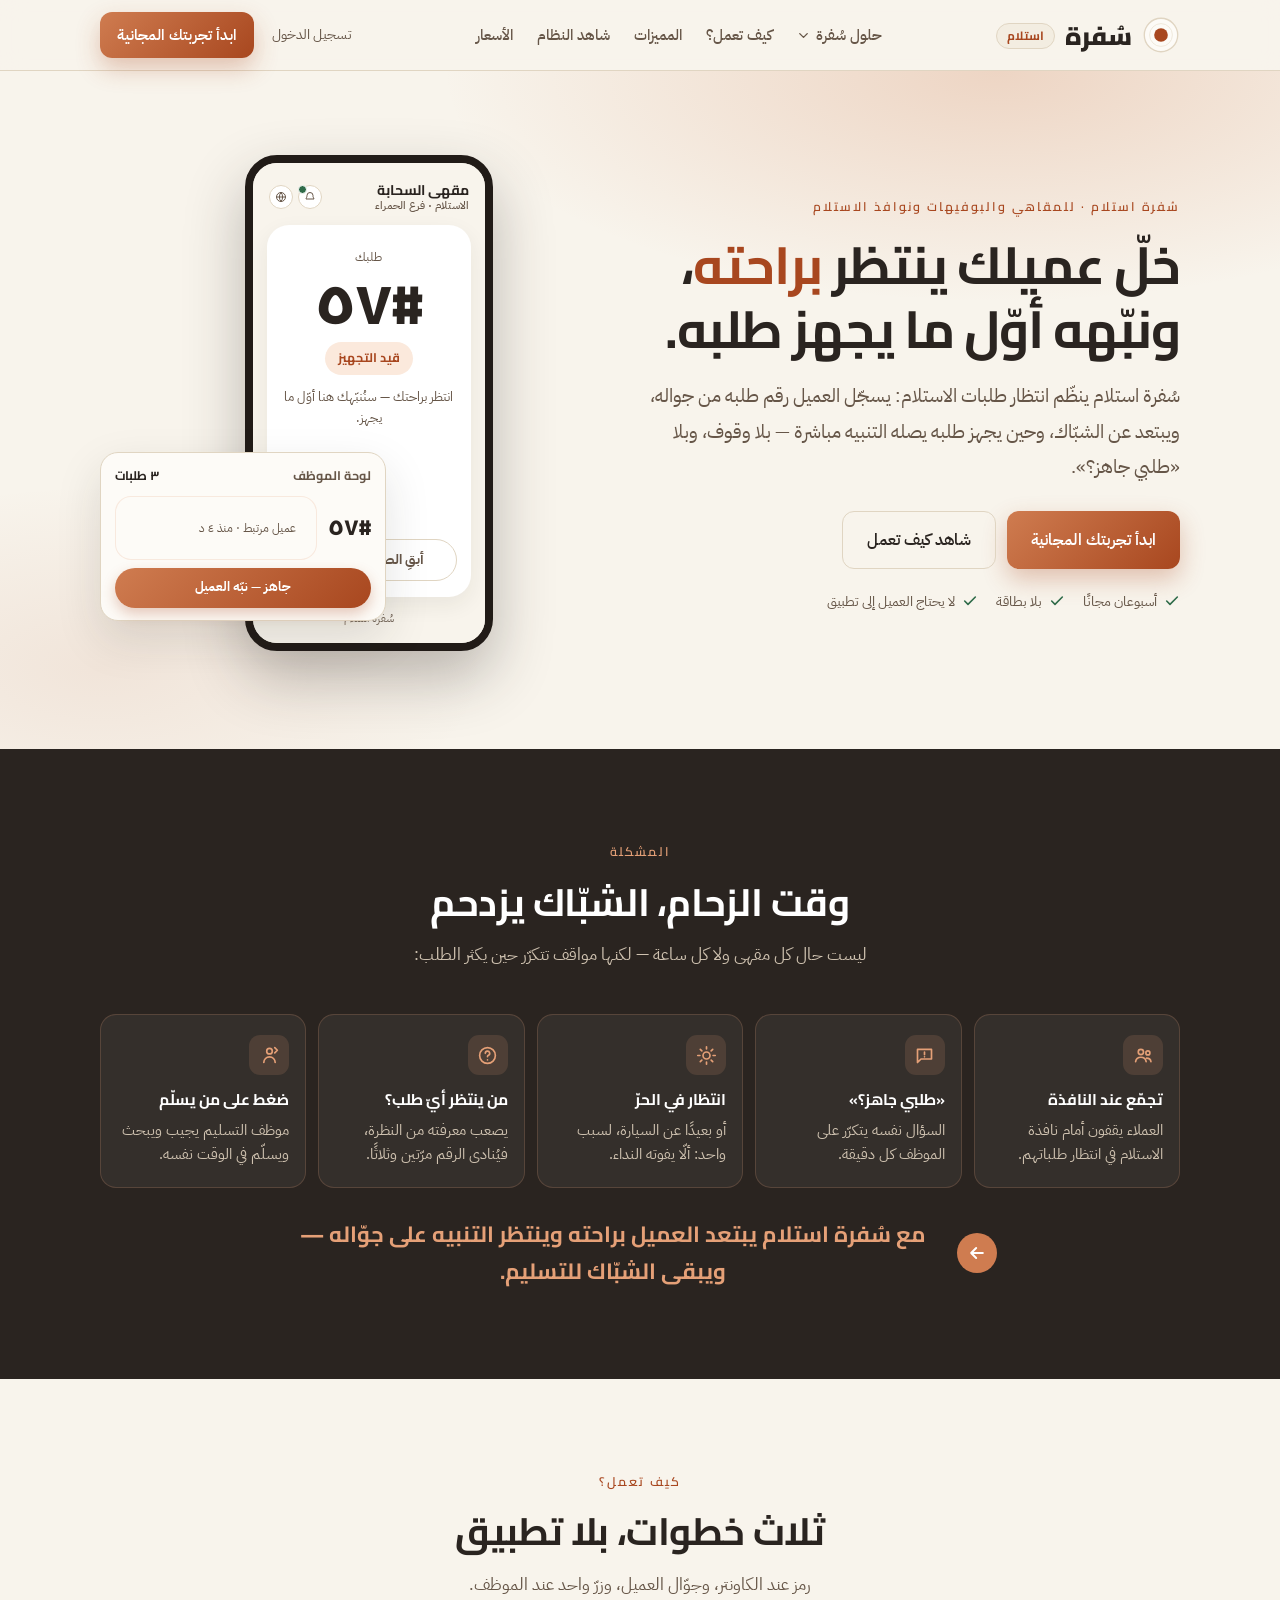
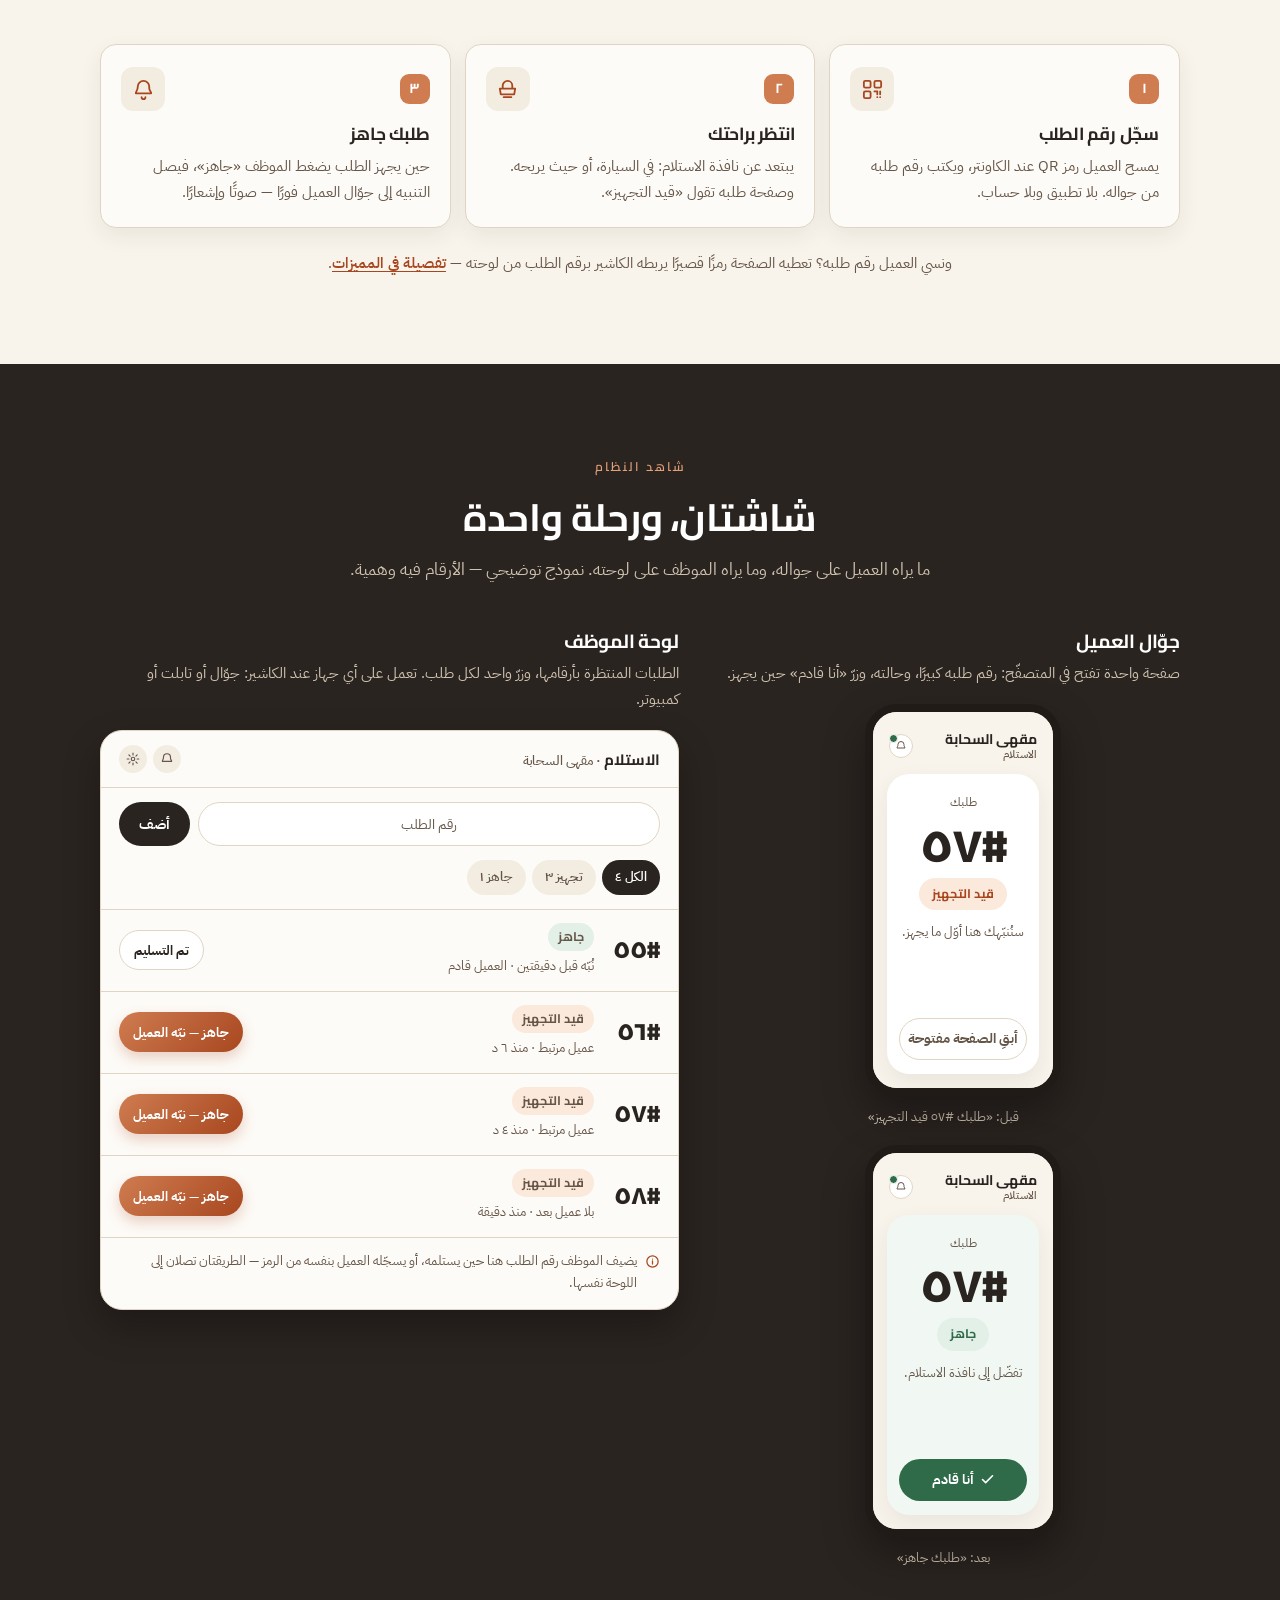
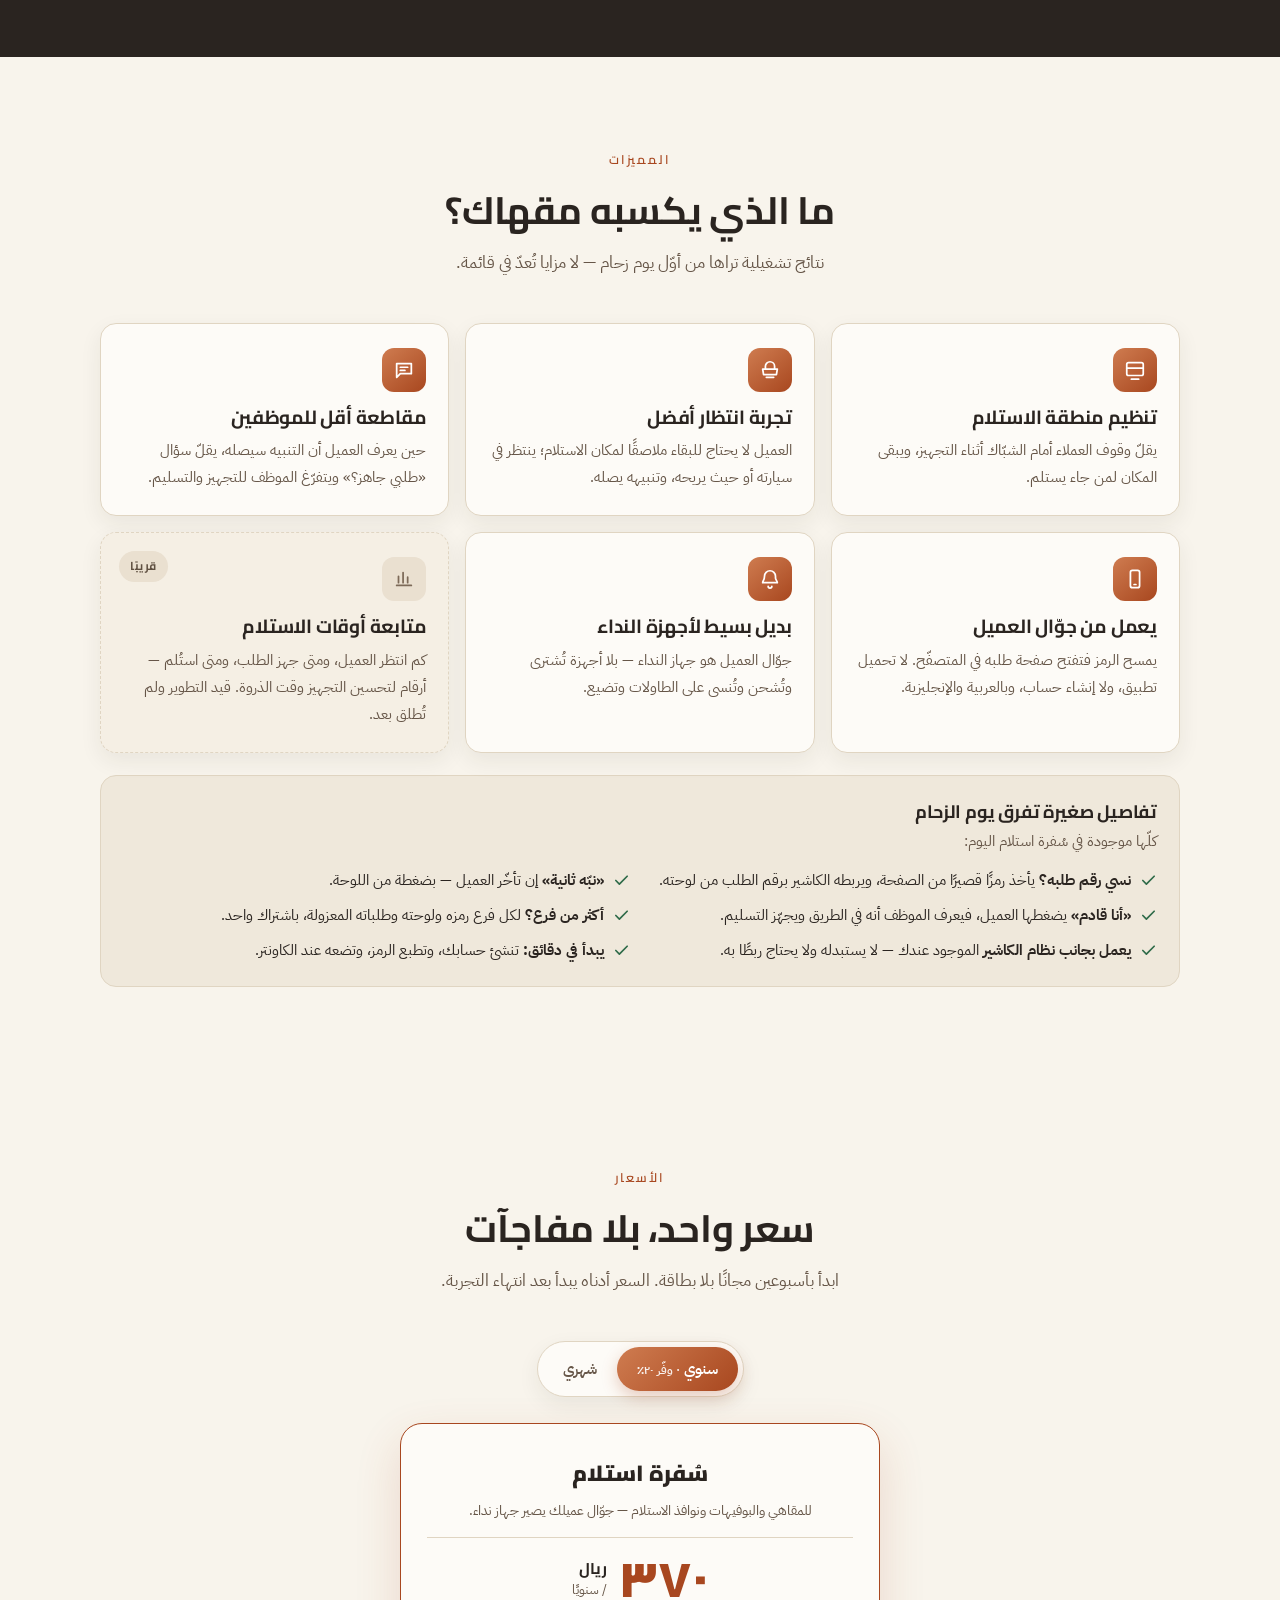
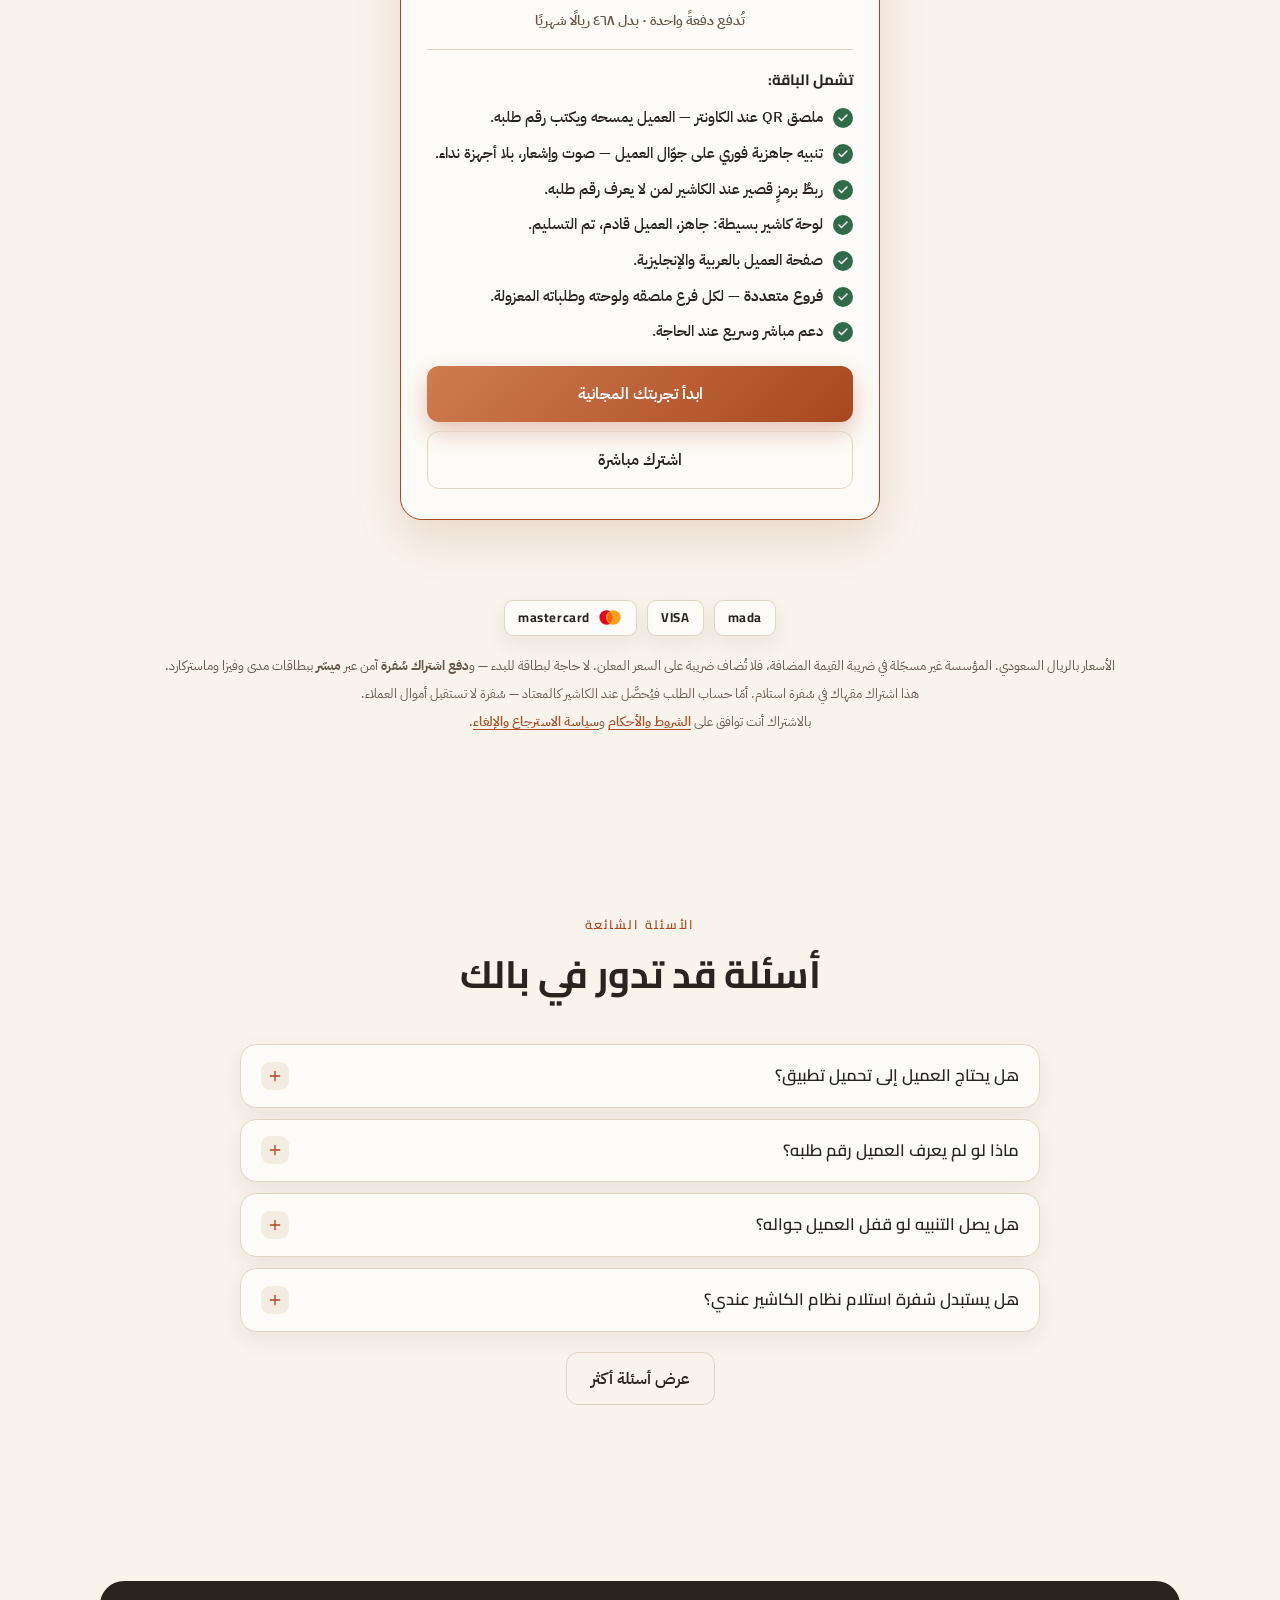
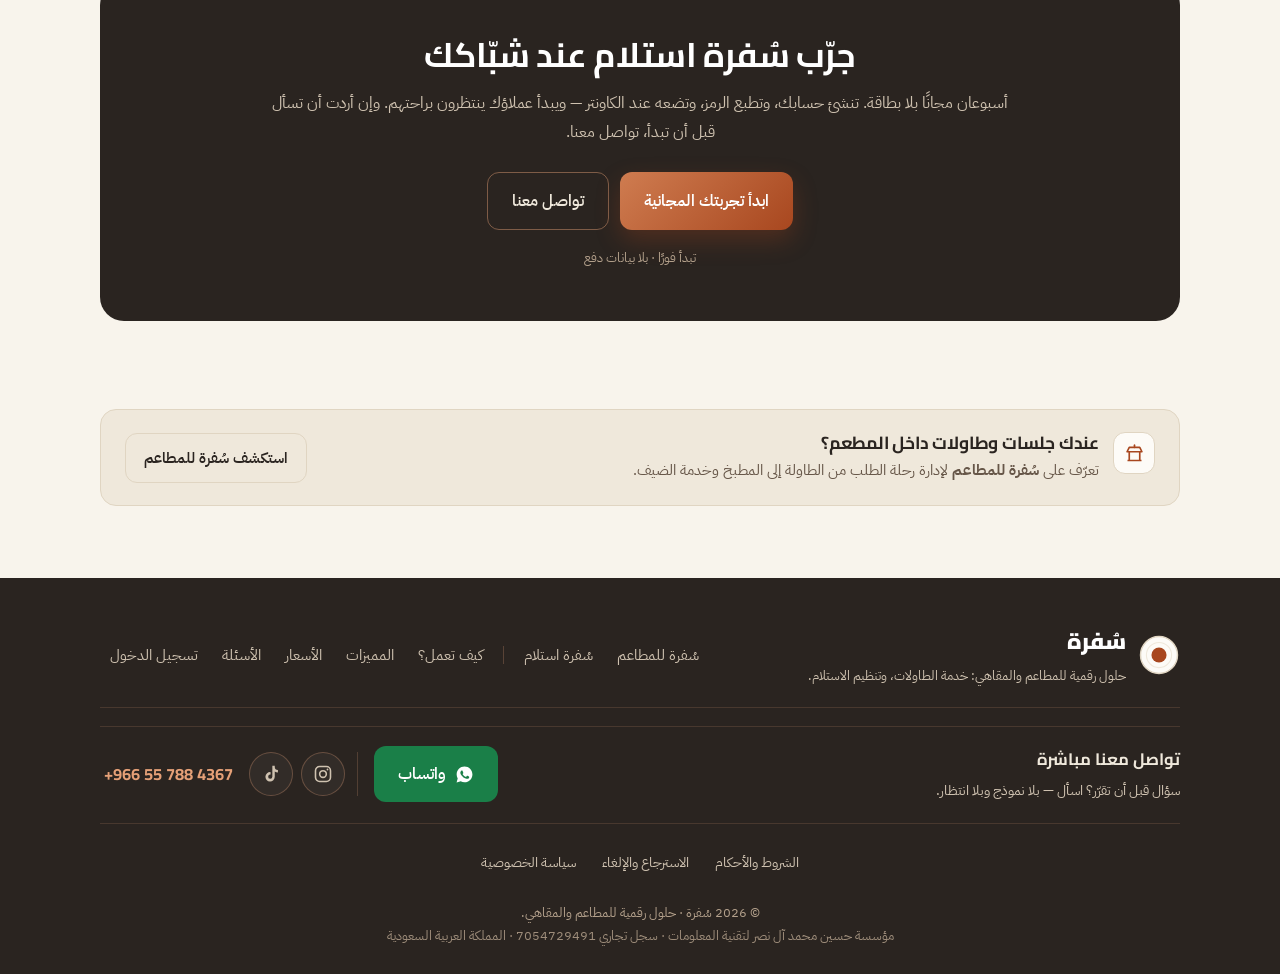
==== commit 35ddd483: "إنستغرام وتيك توك بجانب الواتساب — ونداءٌ أقصر يُبقي الترويسة داخل الشاشة دائرتان بأيقونتيهما في تذي" ====
--- a/pickup.html
+++ b/pickup.html
@@ -256,7 +256,7 @@
     </nav>
     <div class="nav-cta">
       <a class="nav-login" href="https://app.alsufr.com/" data-ad-events="login_click">تسجيل الدخول</a>
-      <a href="https://app.alsufr.com/signup?plan=pickup" class="btn btn-gold" data-ad-events="free_trial_click landing_to_app">ابدأ تجربتك المجانية</a>
+      <a href="https://app.alsufr.com/signup?plan=pickup" class="btn btn-gold" data-ad-events="free_trial_click landing_to_app"><span class="cta-long">ابدأ تجربتك المجانية</span><span class="cta-short">جرّب مجانًا</span></a>
       <button type="button" class="menu-btn" aria-expanded="false" aria-controls="navLinks" aria-label="فتح القائمة">
         <svg viewBox="0 0 24 24" fill="none" stroke="currentColor" stroke-width="2" aria-hidden="true"><path d="M4 7h16M4 12h16M4 17h16" stroke-linecap="round"/></svg>
       </button>
@@ -714,6 +714,14 @@
           <svg viewBox="0 0 24 24" fill="currentColor" aria-hidden="true"><path d="M12.04 2c-5.5 0-9.96 4.46-9.96 9.96 0 1.76.46 3.45 1.33 4.95L2 22l5.25-1.38a9.9 9.9 0 0 0 4.79 1.22h.01c5.5 0 9.96-4.46 9.96-9.96S17.54 2 12.04 2zm5.8 14.06c-.24.68-1.42 1.32-1.95 1.36-.5.05-.98.23-3.3-.69-2.78-1.1-4.55-3.95-4.69-4.13-.14-.18-1.13-1.5-1.13-2.86s.71-2.03.96-2.31c.25-.28.55-.35.73-.35.18 0 .37 0 .53.01.17.01.4-.06.62.48.24.57.81 1.96.88 2.1.07.14.12.31.02.49-.09.18-.14.29-.28.45-.14.16-.29.36-.42.48-.14.14-.28.29-.12.57.16.28.72 1.18 1.54 1.91 1.06.95 1.96 1.24 2.24 1.38.28.14.44.12.6-.07.18-.21.69-.8.87-1.08.18-.28.37-.23.62-.14.25.09 1.6.75 1.87.89.28.14.46.21.53.32.07.12.07.66-.17 1.34z"/></svg>
           واتساب
         </a>
+        <div class="fc-social">
+          <a href="https://www.instagram.com/sufraqr/" target="_blank" rel="noopener" aria-label="سُفرة على إنستغرام" title="إنستغرام">
+            <svg viewBox="0 0 24 24" fill="none" stroke="currentColor" stroke-width="1.9" aria-hidden="true"><rect x="3" y="3" width="18" height="18" rx="5"/><circle cx="12" cy="12" r="4"/><circle cx="17.4" cy="6.6" r="1.1" fill="currentColor" stroke="none"/></svg>
+          </a>
+          <a href="https://www.tiktok.com/@alsufr" target="_blank" rel="noopener" aria-label="سُفرة على تيك توك" title="تيك توك">
+            <svg viewBox="0 0 24 24" fill="currentColor" aria-hidden="true"><path d="M16.5 2h-2.9v13.2a2.5 2.5 0 1 1-2.1-2.47V9.76a5.6 5.6 0 1 0 5 5.57V8.9a6.6 6.6 0 0 0 3.8 1.2V7.2a3.8 3.8 0 0 1-3.8-3.8V2z"/></svg>
+          </a>
+        </div>
         <a class="fc-num" id="phoneLink" href="#" dir="ltr">+966 55 788 4367</a>
       </div>
     </div>
--- a/assets/site.css
+++ b/assets/site.css
@@ -349,3 +349,32 @@
 @media(max-width:620px){
   .flow{grid-template-columns:1fr}
 }
+
+/* ── حسابات التواصل في التذييل ────────────────────────────────────────
+   إنستغرام وتيك توك دائرتان بجانب زرّ الواتساب — أيقونتان بلا نصّ لأن
+   الشكل يُعرف من بُعد، والاسم في aria-label لقارئ الشاشة. وحدٌّ خفيف
+   يفصلهما عن زرّ الواتساب فلا يُقرأ الثلاثة زرًّا واحدًا. */
+.fc-social{display:flex;align-items:center;gap:8px;padding-inline-start:12px;
+  margin-inline-start:4px;border-inline-start:1px solid rgba(229,160,119,.22)}
+.fc-social a{width:44px;height:44px;border-radius:50%;display:inline-flex;
+  align-items:center;justify-content:center;color:var(--on-dark-soft);
+  border:1px solid rgba(229,160,119,.30);background:rgba(255,255,255,.04);
+  transition:color .15s,background .15s,border-color .15s}
+.fc-social a:hover{color:#fff;background:rgba(229,160,119,.16);border-color:rgba(229,160,119,.55)}
+.fc-social svg{width:20px;height:20px}
+@media(max-width:620px){
+  .fc-social{padding-inline-start:8px;margin-inline-start:0}
+}
+
+/* ── ترويسة الجوال: نداءٌ أقصر كي تتّسع ────────────────────────────────
+   الشعار وشارة المنتج ونداء التجربة وزرّ القائمة على سطرٍ واحد عرضه ٣٣٥ن
+   في جوّالٍ ٣٧٥ن — و«ابدأ تجربتك المجانية» وحدها ١٤٨ن فتدفع الصفّ خارج
+   الشاشة وتُحدث تمريرًا أفقيًا. فالنصّ يقصر على الضيّق، والوجهة واحدة. */
+.cta-short{display:none}
+@media(max-width:620px){
+  .cta-long{display:none}
+  .cta-short{display:inline}
+  .nav .brand{gap:9px}
+  .brand-tag{font-size:11.5px;padding:5px 9px}
+  header .nav-cta .btn-gold{padding:12px 15px;font-size:14px}
+}
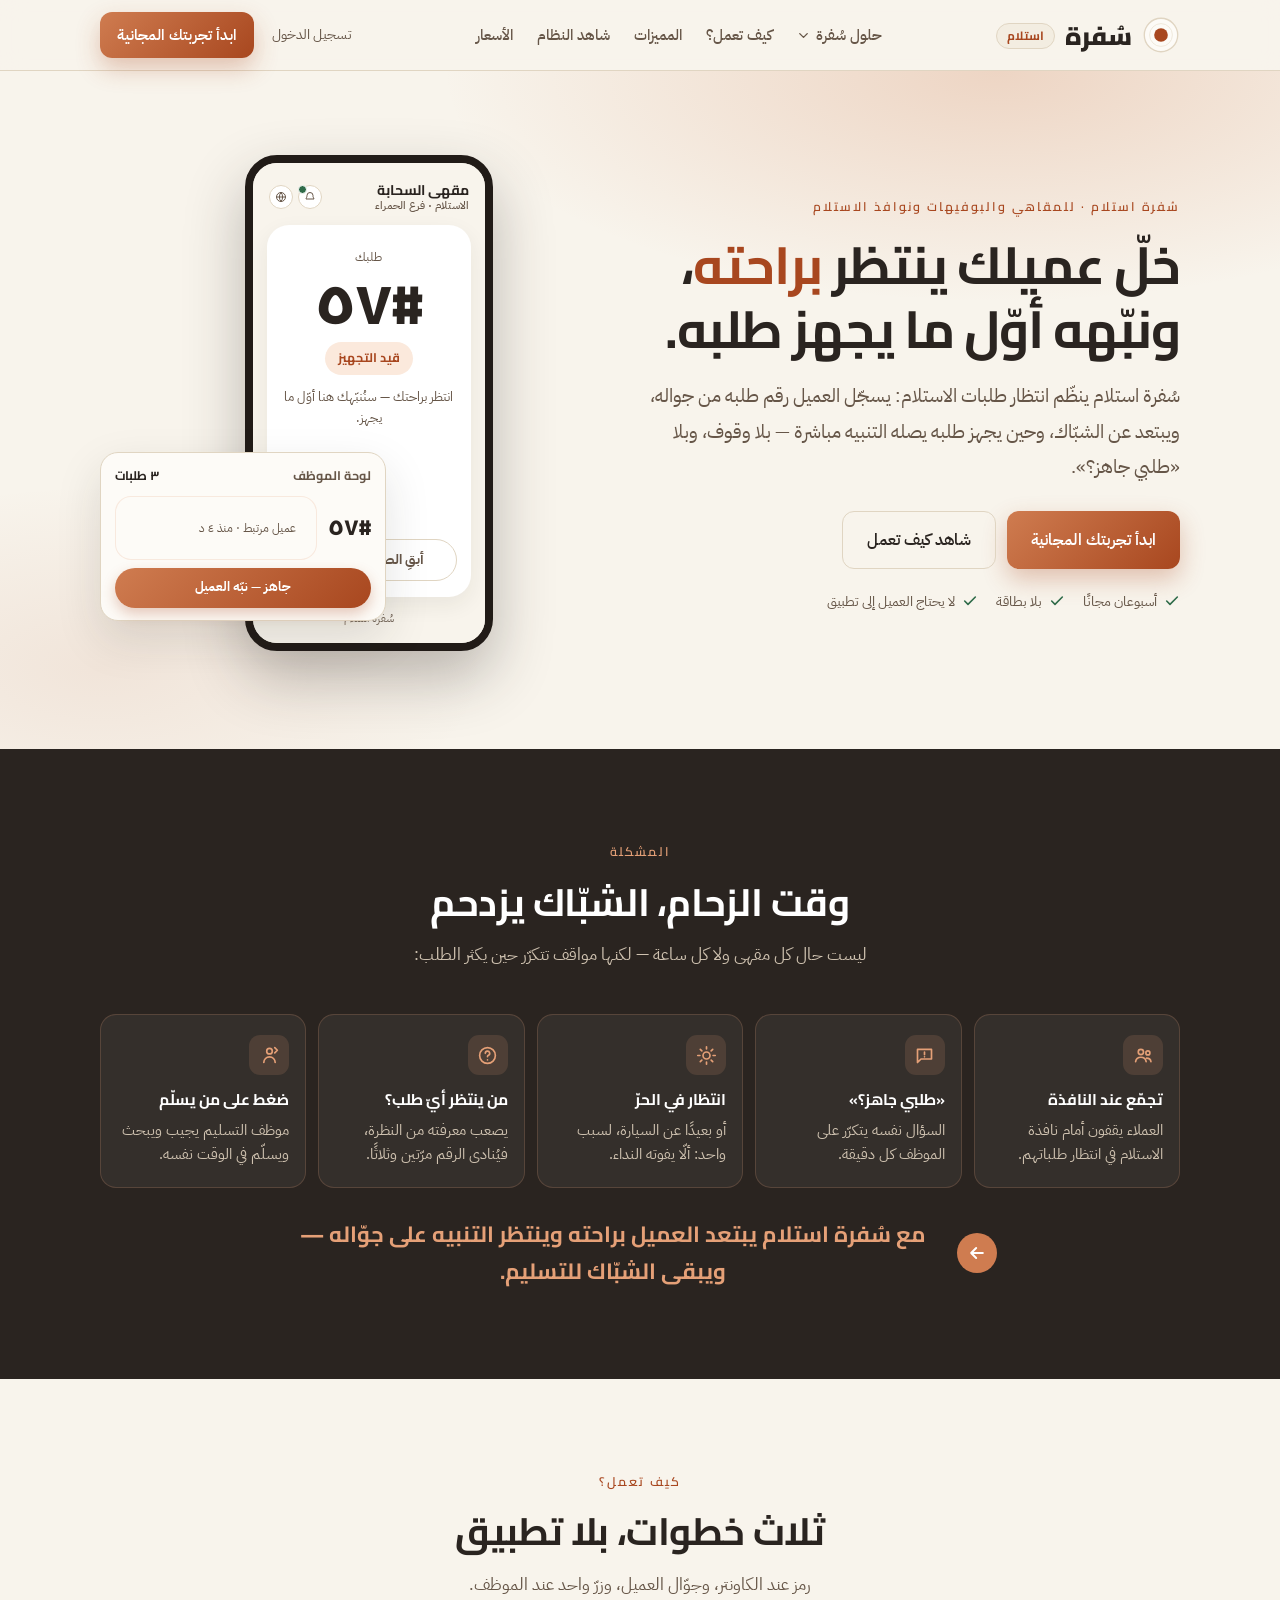
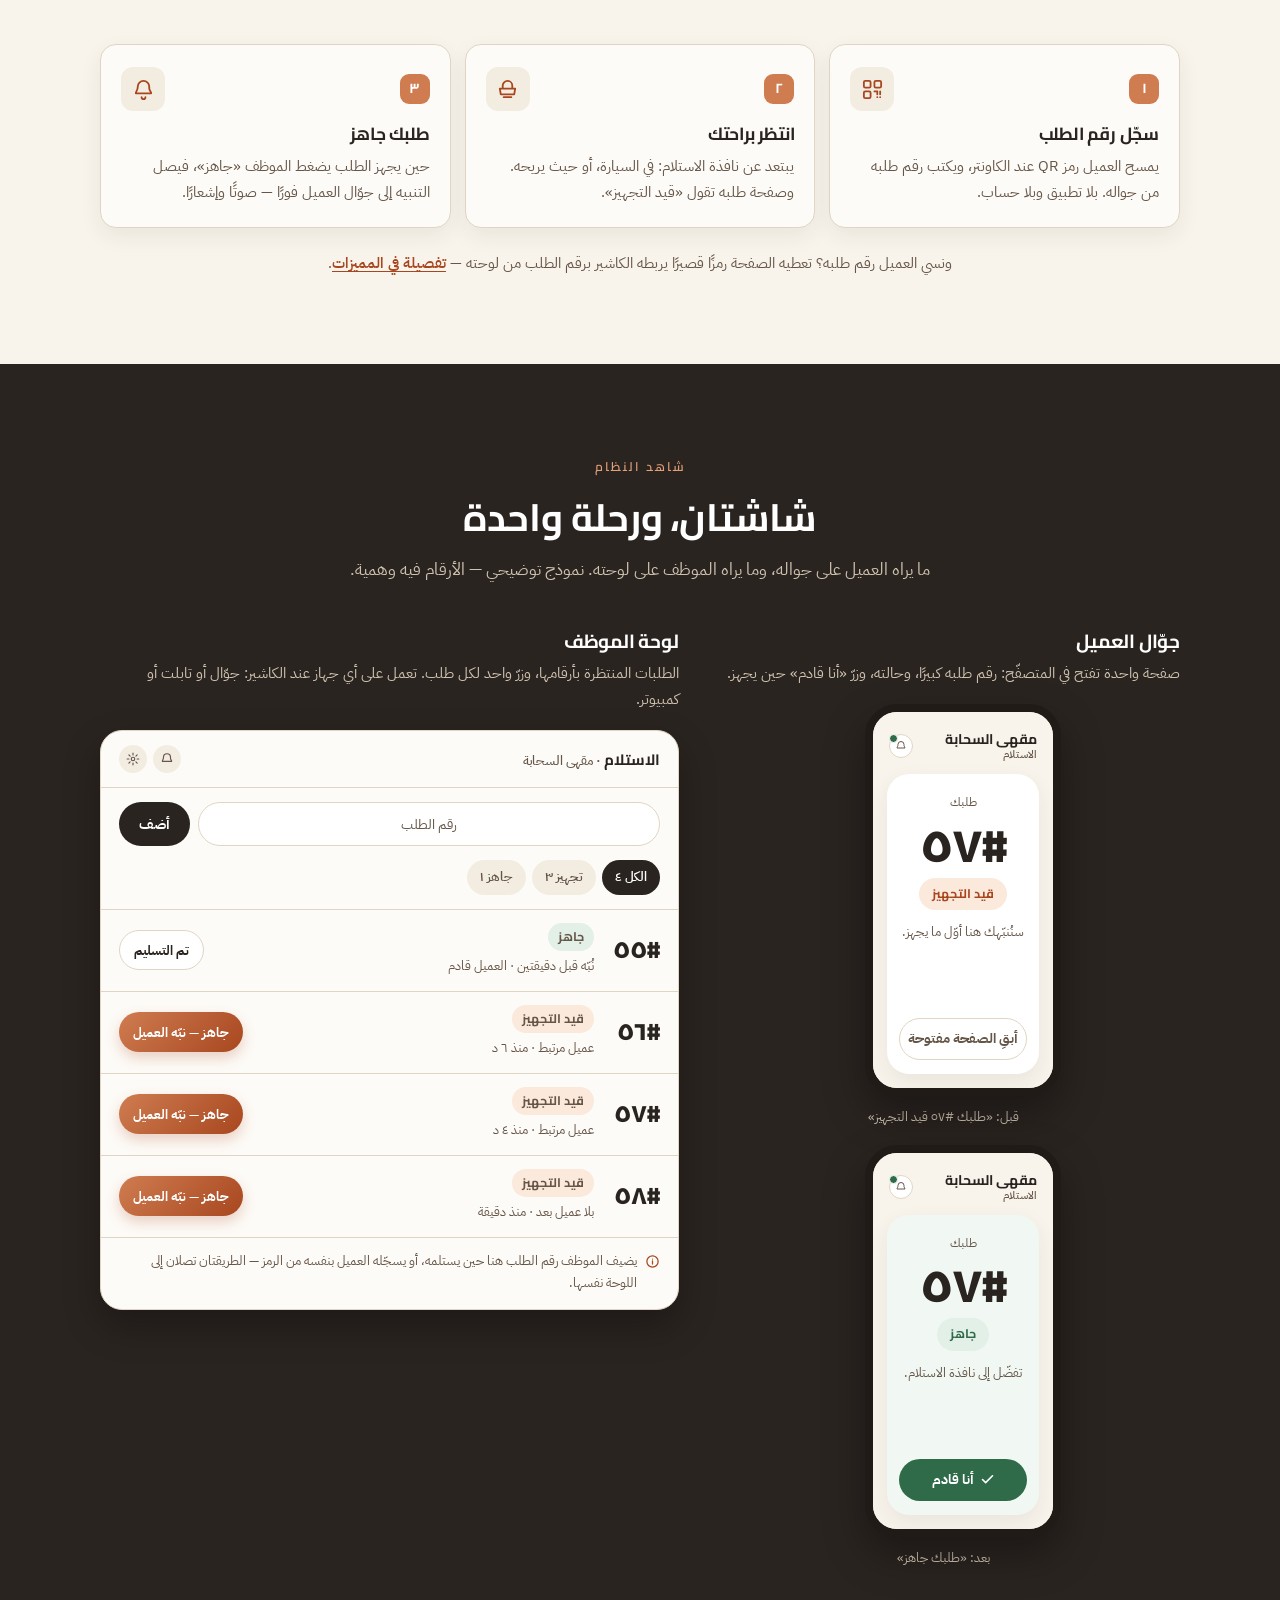
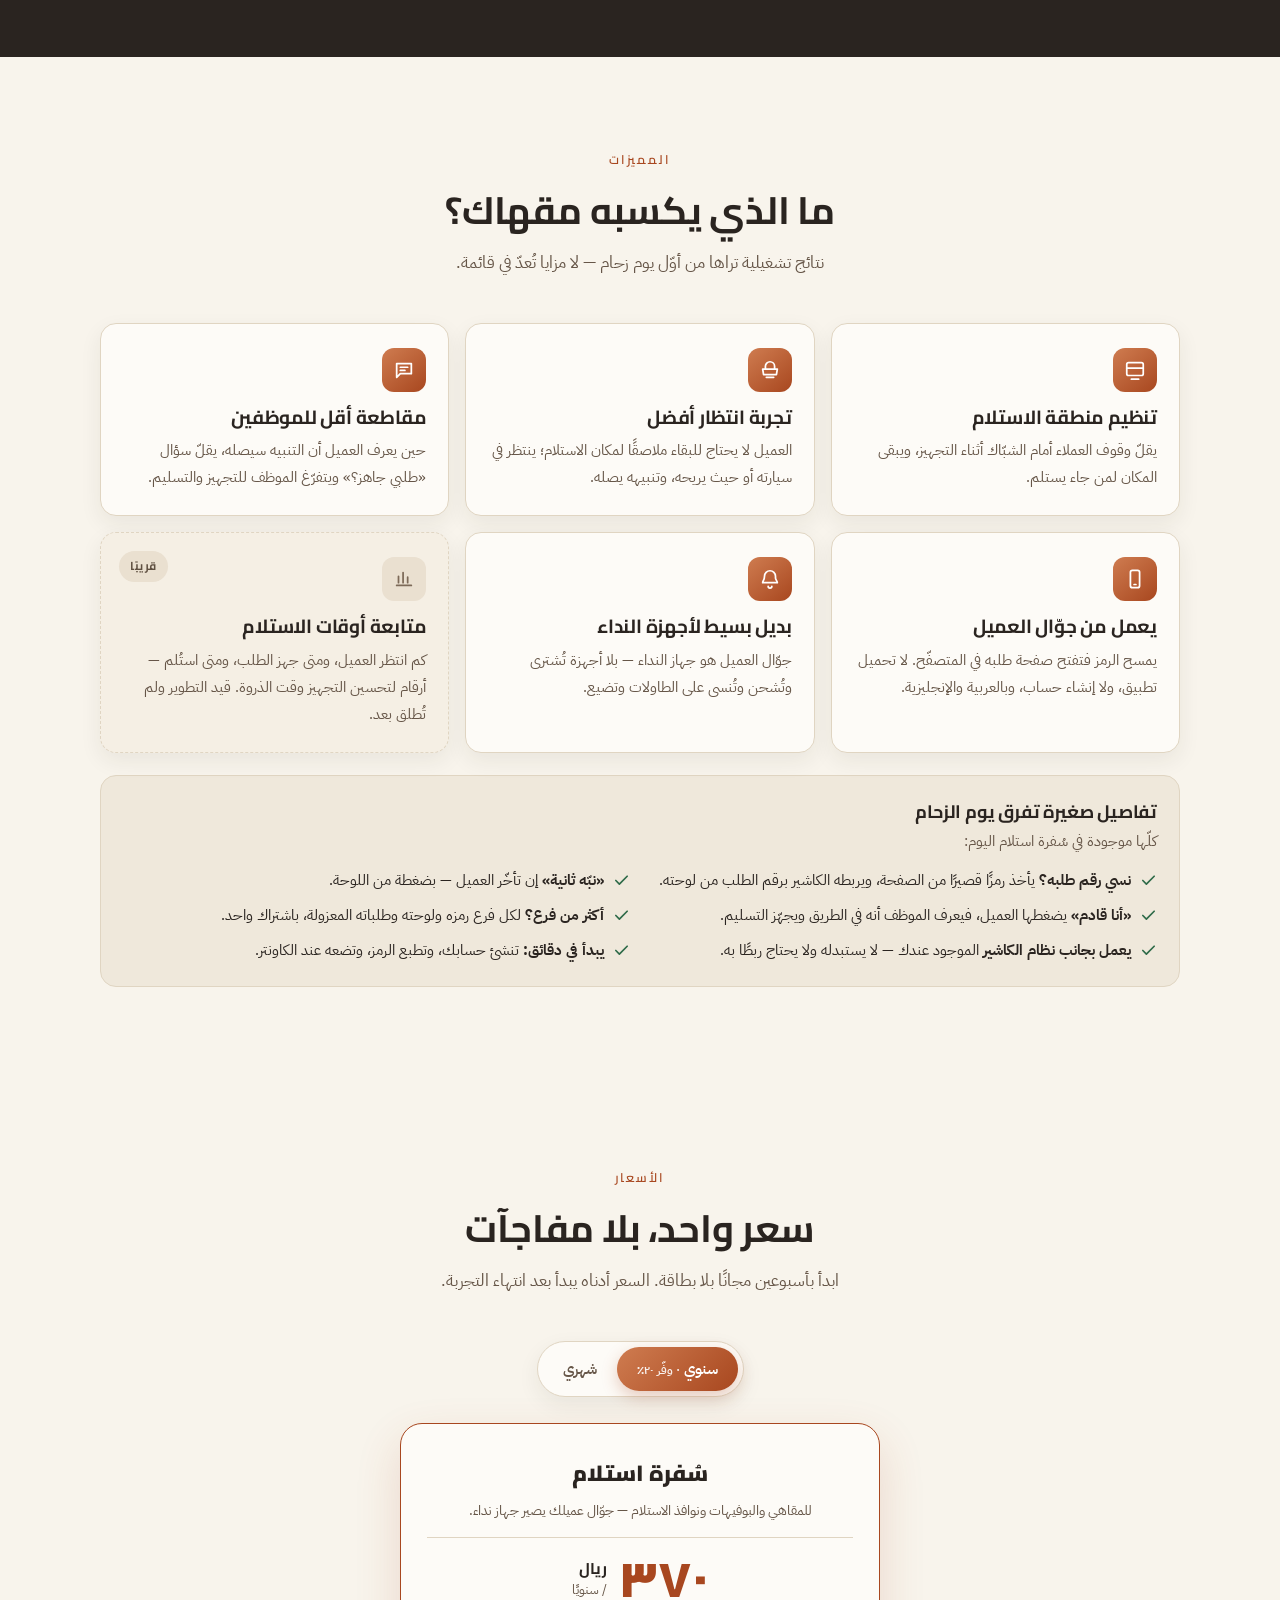
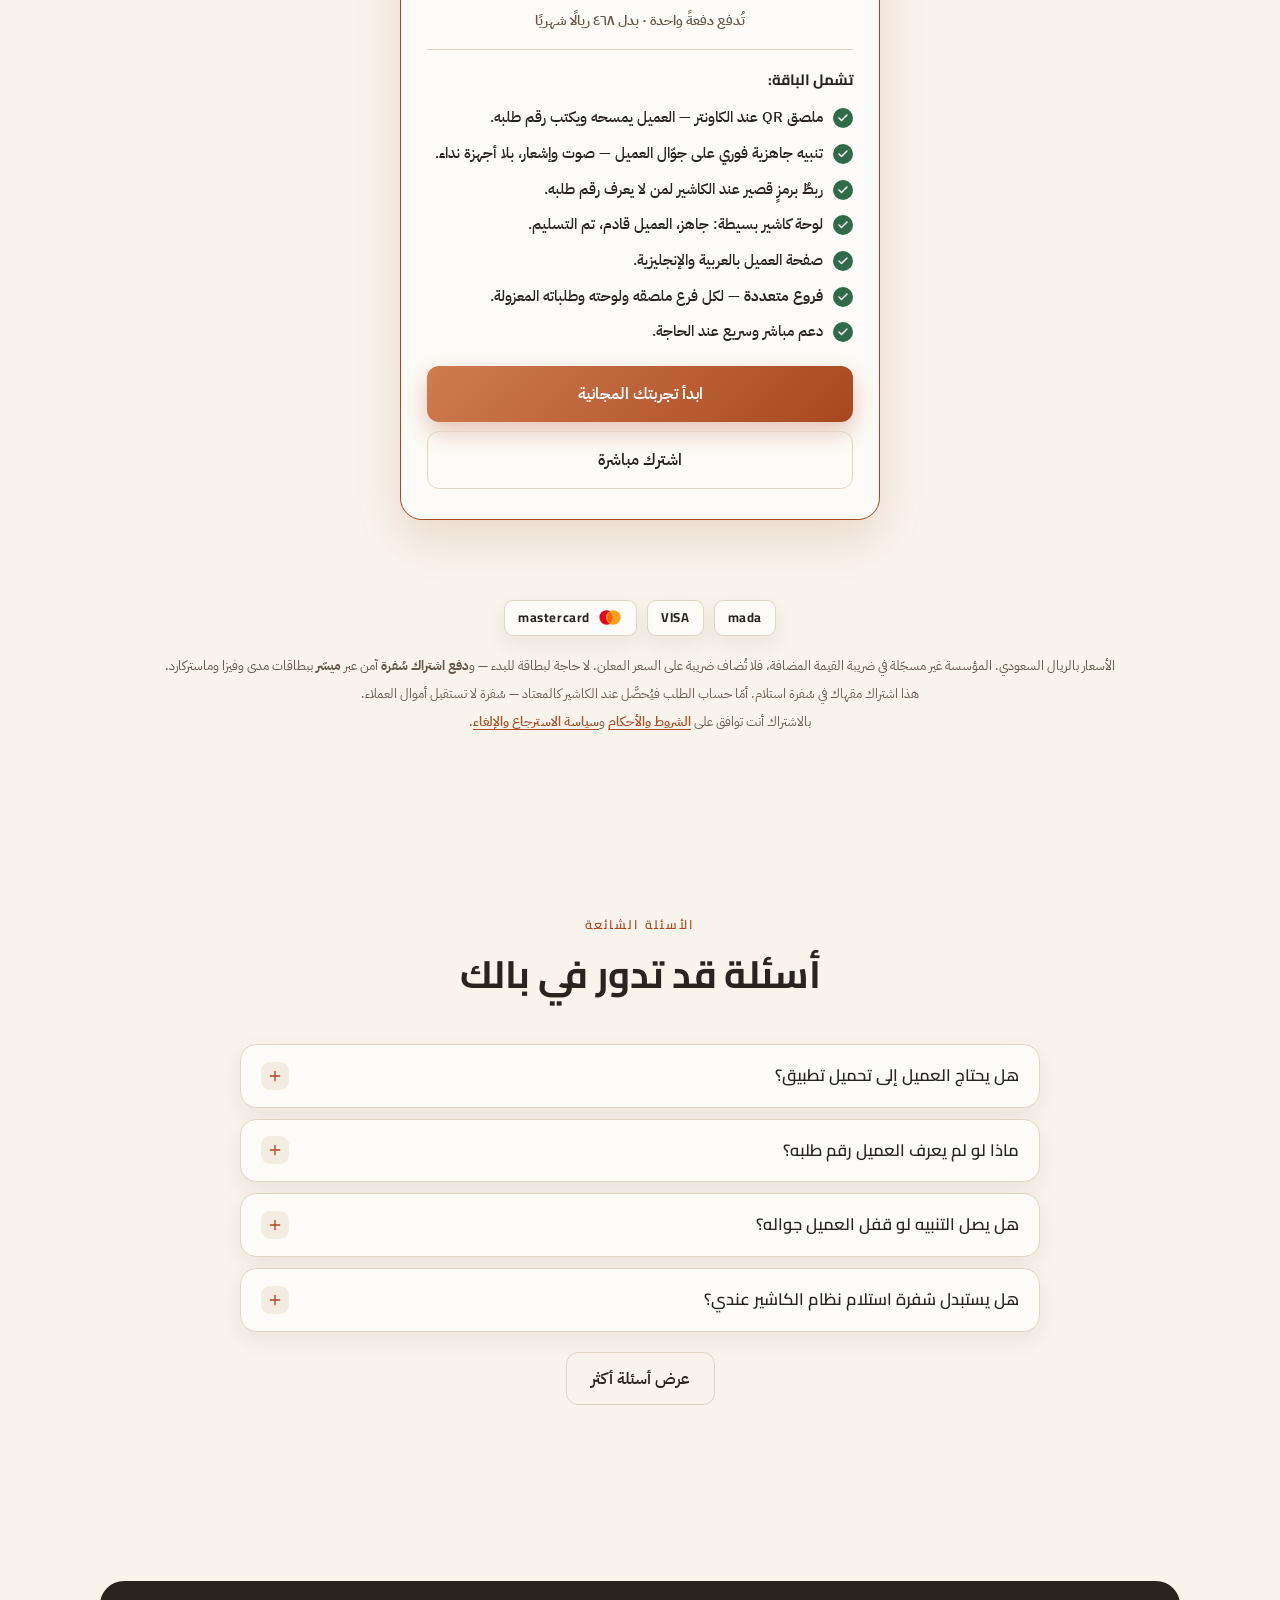
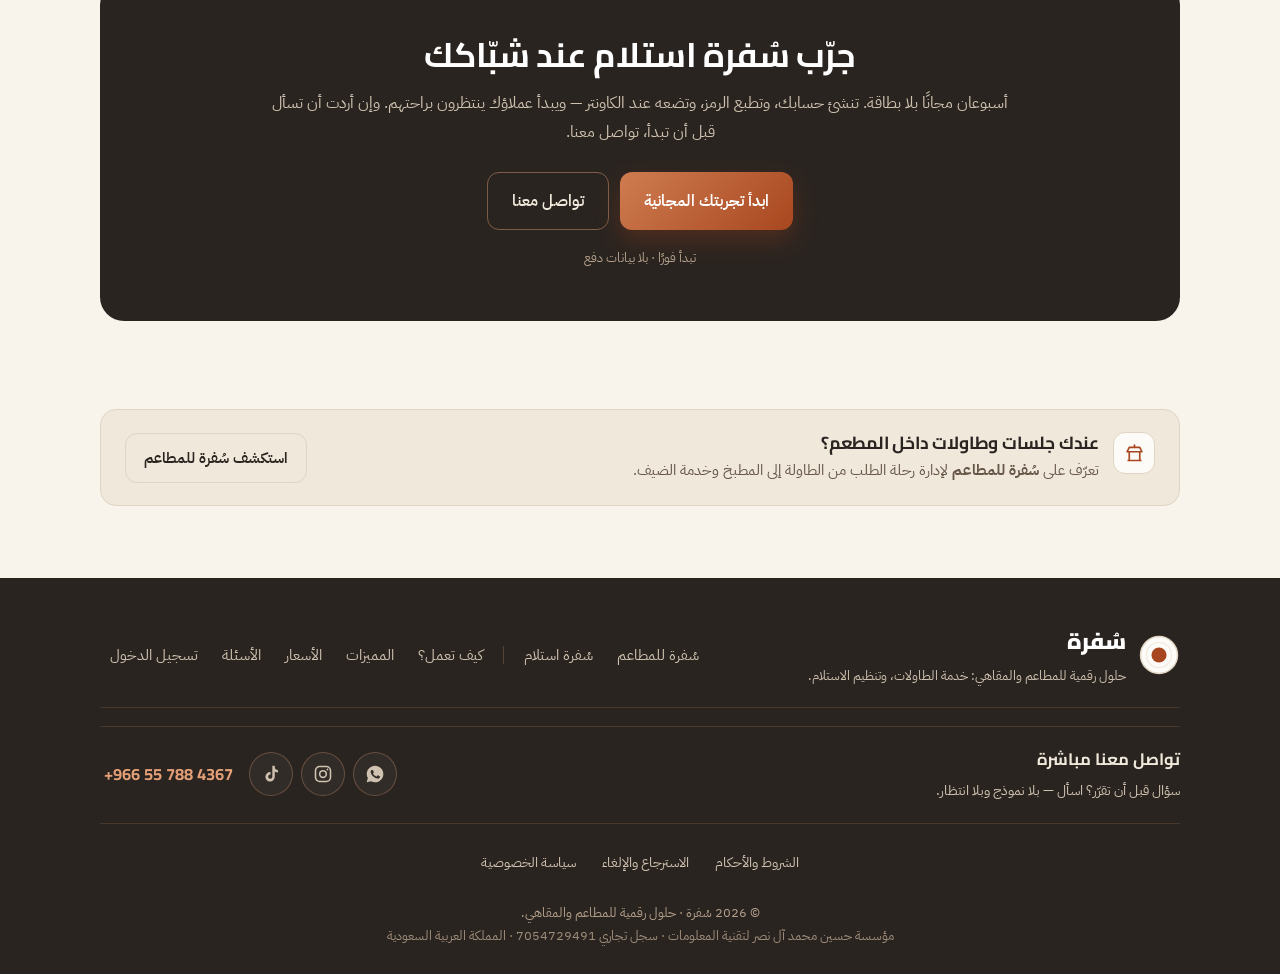
==== commit 8563b7fe: "واتساب دائرةٌ كأختيها — ثلاثةُ أبوابٍ بهيئةٍ واحدة زرّ الواتساب الأخضر صار دائرةً ٤٤ن بحدٍّ وخلفيةٍ " ====
--- a/pickup.html
+++ b/pickup.html
@@ -710,11 +710,10 @@
         <p class="fc-sub">سؤال قبل أن تقرّر؟ اسأل — بلا نموذج وبلا انتظار.</p>
       </div>
       <div class="fc-actions">
-        <a class="btn btn-wa wa-link" href="#" target="_blank" rel="noopener">
-          <svg viewBox="0 0 24 24" fill="currentColor" aria-hidden="true"><path d="M12.04 2c-5.5 0-9.96 4.46-9.96 9.96 0 1.76.46 3.45 1.33 4.95L2 22l5.25-1.38a9.9 9.9 0 0 0 4.79 1.22h.01c5.5 0 9.96-4.46 9.96-9.96S17.54 2 12.04 2zm5.8 14.06c-.24.68-1.42 1.32-1.95 1.36-.5.05-.98.23-3.3-.69-2.78-1.1-4.55-3.95-4.69-4.13-.14-.18-1.13-1.5-1.13-2.86s.71-2.03.96-2.31c.25-.28.55-.35.73-.35.18 0 .37 0 .53.01.17.01.4-.06.62.48.24.57.81 1.96.88 2.1.07.14.12.31.02.49-.09.18-.14.29-.28.45-.14.16-.29.36-.42.48-.14.14-.28.29-.12.57.16.28.72 1.18 1.54 1.91 1.06.95 1.96 1.24 2.24 1.38.28.14.44.12.6-.07.18-.21.69-.8.87-1.08.18-.28.37-.23.62-.14.25.09 1.6.75 1.87.89.28.14.46.21.53.32.07.12.07.66-.17 1.34z"/></svg>
-          واتساب
-        </a>
         <div class="fc-social">
+          <a class="wa-link" href="#" target="_blank" rel="noopener" aria-label="راسلنا على واتساب" title="واتساب">
+            <svg viewBox="0 0 24 24" fill="currentColor" aria-hidden="true"><path d="M12.04 2c-5.5 0-9.96 4.46-9.96 9.96 0 1.76.46 3.45 1.33 4.95L2 22l5.25-1.38a9.9 9.9 0 0 0 4.79 1.22h.01c5.5 0 9.96-4.46 9.96-9.96S17.54 2 12.04 2zm5.8 14.06c-.24.68-1.42 1.32-1.95 1.36-.5.05-.98.23-3.3-.69-2.78-1.1-4.55-3.95-4.69-4.13-.14-.18-1.13-1.5-1.13-2.86s.71-2.03.96-2.31c.25-.28.55-.35.73-.35.18 0 .37 0 .53.01.17.01.4-.06.62.48.24.57.81 1.96.88 2.1.07.14.12.31.02.49-.09.18-.14.29-.28.45-.14.16-.29.36-.42.48-.14.14-.28.29-.12.57.16.28.72 1.18 1.54 1.91 1.06.95 1.96 1.24 2.24 1.38.28.14.44.12.6-.07.18-.21.69-.8.87-1.08.18-.28.37-.23.62-.14.25.09 1.6.75 1.87.89.28.14.46.21.53.32.07.12.07.66-.17 1.34z"/></svg>
+          </a>
           <a href="https://www.instagram.com/sufraqr/" target="_blank" rel="noopener" aria-label="سُفرة على إنستغرام" title="إنستغرام">
             <svg viewBox="0 0 24 24" fill="none" stroke="currentColor" stroke-width="1.9" aria-hidden="true"><rect x="3" y="3" width="18" height="18" rx="5"/><circle cx="12" cy="12" r="4"/><circle cx="17.4" cy="6.6" r="1.1" fill="currentColor" stroke="none"/></svg>
           </a>
--- a/assets/site.css
+++ b/assets/site.css
@@ -64,7 +64,6 @@
 .btn-line:hover{background:#f2ebdd}
 .on-oud .btn-line{border-color:rgba(229,160,119,.45);color:var(--on-dark)}
 .on-oud .btn-line:hover{background:rgba(229,160,119,.12)}
-.btn-wa{background:#1a7f48;color:#fff}
 .btn svg{width:19px;height:19px;flex:0 0 auto}
 .link-u{color:var(--brass);font-weight:600;text-decoration:underline;text-underline-offset:3px;
   display:inline-flex;align-items:center;padding:8px 4px;min-height:44px}
@@ -350,21 +349,17 @@
   .flow{grid-template-columns:1fr}
 }
 
-/* ── حسابات التواصل في التذييل ────────────────────────────────────────
-   إنستغرام وتيك توك دائرتان بجانب زرّ الواتساب — أيقونتان بلا نصّ لأن
-   الشكل يُعرف من بُعد، والاسم في aria-label لقارئ الشاشة. وحدٌّ خفيف
-   يفصلهما عن زرّ الواتساب فلا يُقرأ الثلاثة زرًّا واحدًا. */
-.fc-social{display:flex;align-items:center;gap:8px;padding-inline-start:12px;
-  margin-inline-start:4px;border-inline-start:1px solid rgba(229,160,119,.22)}
+/* ── قنوات التواصل في التذييل ─────────────────────────────────────────
+   واتساب وإنستغرام وتيك توك: ثلاث دوائر بهيئةٍ واحدة، لأنها ثلاثة أبواب
+   إلى الشيء نفسه فلا يعلو بابٌ على أخيه. أيقوناتٌ بلا نصّ — الشكل يُعرف
+   من بُعد — والاسم في aria-label وtitle لمن لا يعرفه أو لا يبصره. */
+.fc-social{display:flex;align-items:center;gap:8px}
 .fc-social a{width:44px;height:44px;border-radius:50%;display:inline-flex;
   align-items:center;justify-content:center;color:var(--on-dark-soft);
   border:1px solid rgba(229,160,119,.30);background:rgba(255,255,255,.04);
   transition:color .15s,background .15s,border-color .15s}
 .fc-social a:hover{color:#fff;background:rgba(229,160,119,.16);border-color:rgba(229,160,119,.55)}
 .fc-social svg{width:20px;height:20px}
-@media(max-width:620px){
-  .fc-social{padding-inline-start:8px;margin-inline-start:0}
-}
 
 /* ── ترويسة الجوال: نداءٌ أقصر كي تتّسع ────────────────────────────────
    الشعار وشارة المنتج ونداء التجربة وزرّ القائمة على سطرٍ واحد عرضه ٣٣٥ن
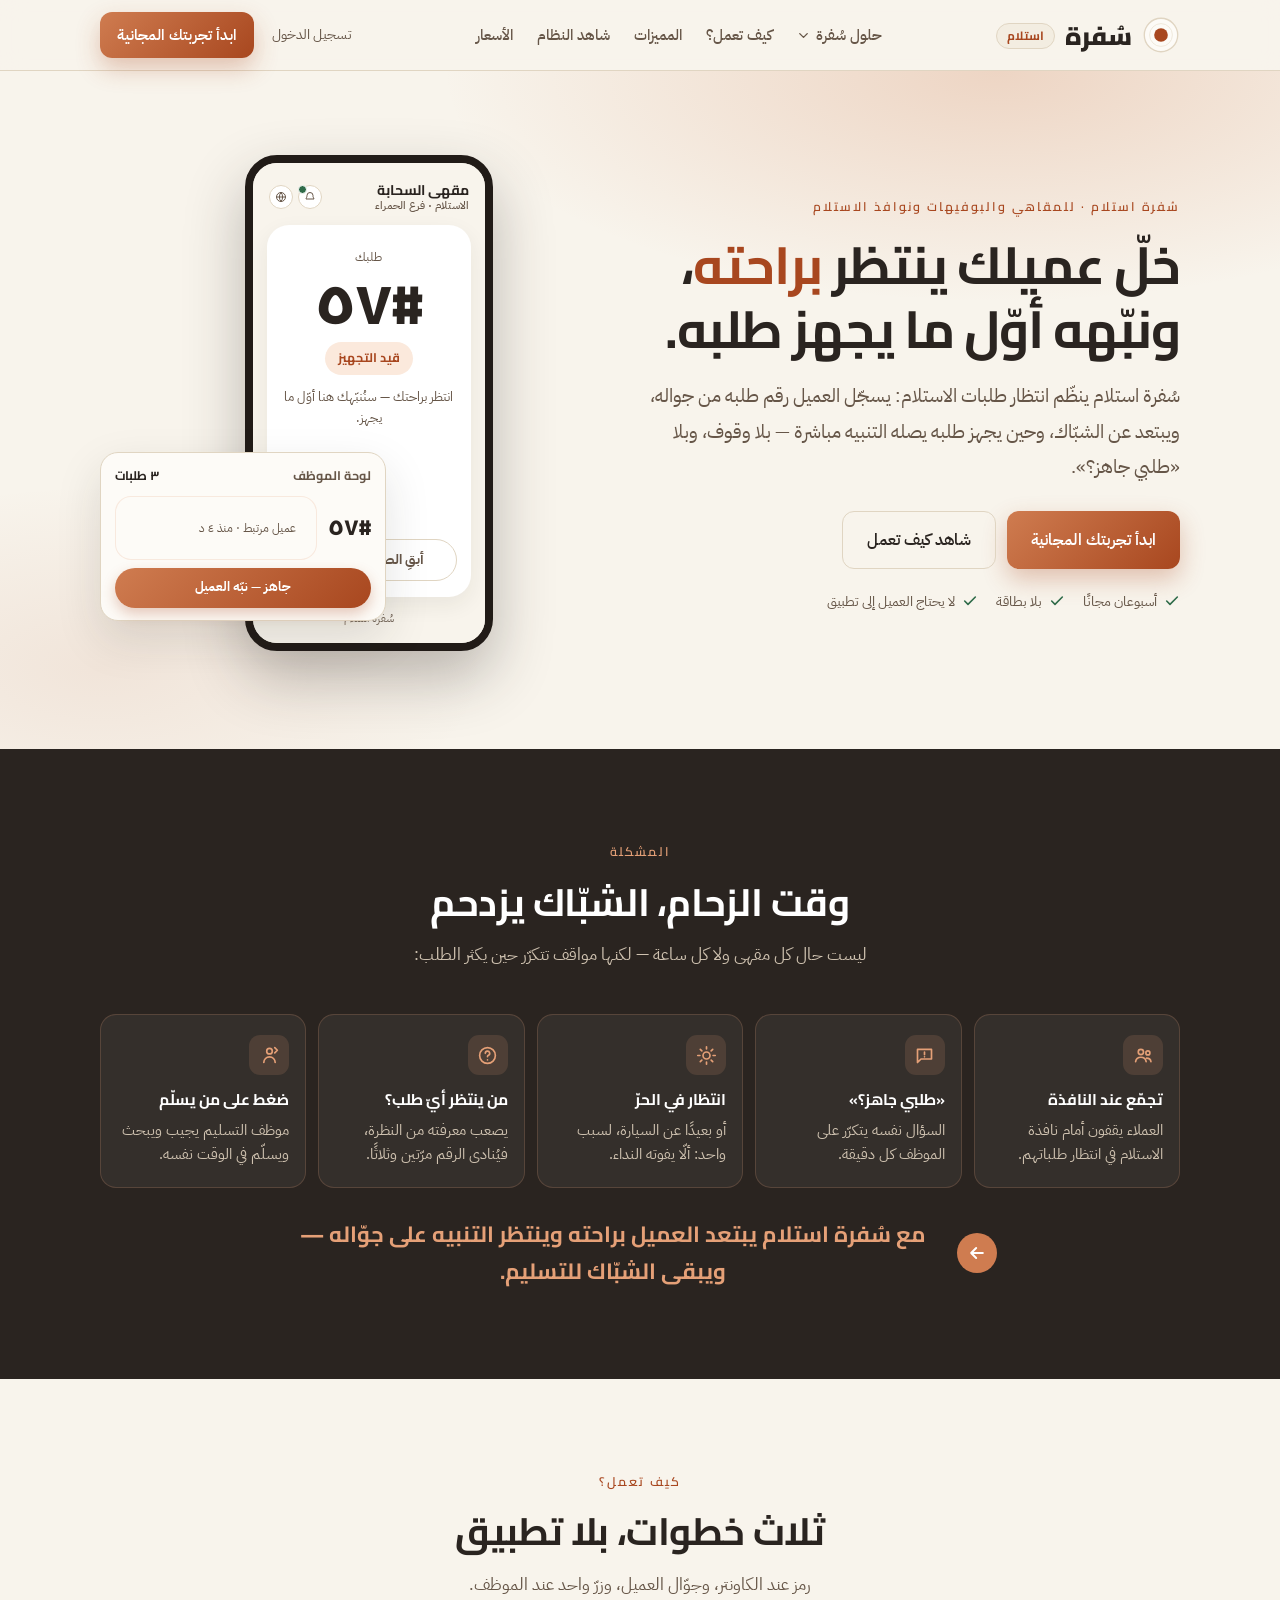
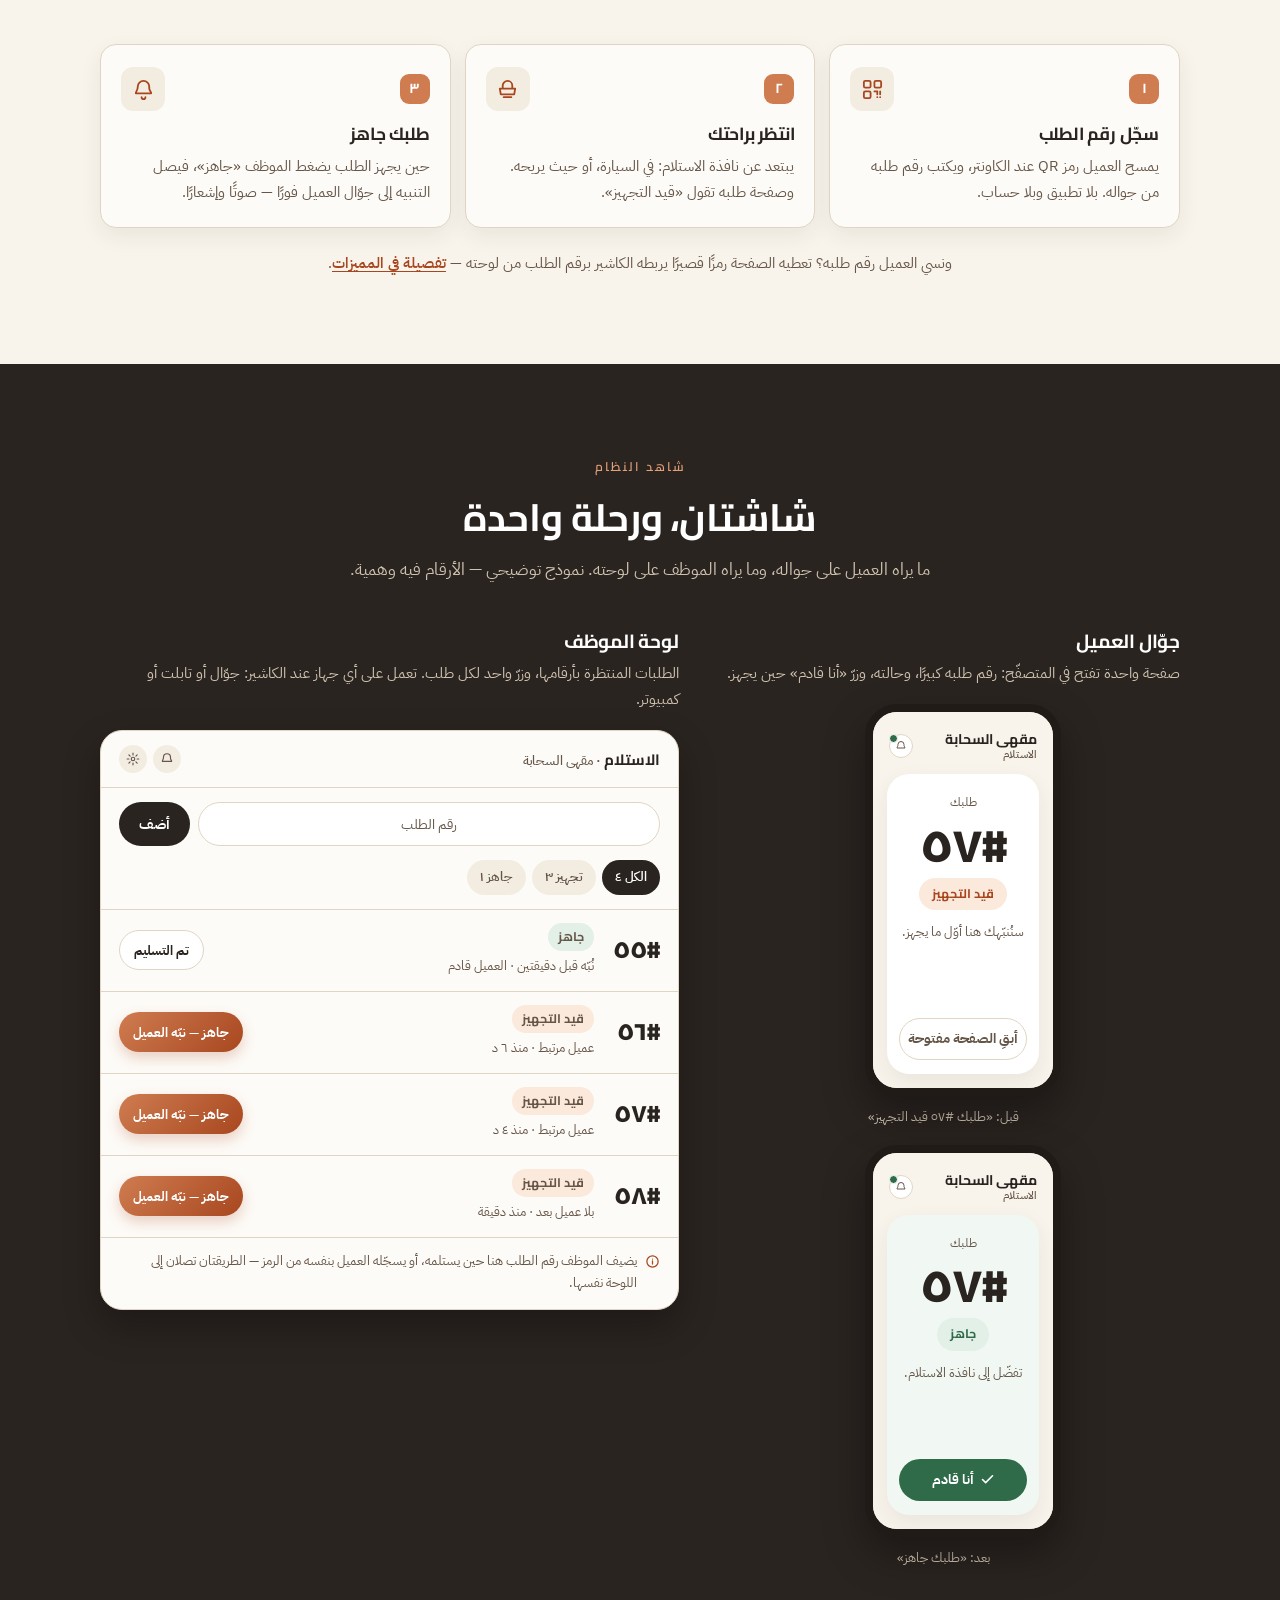
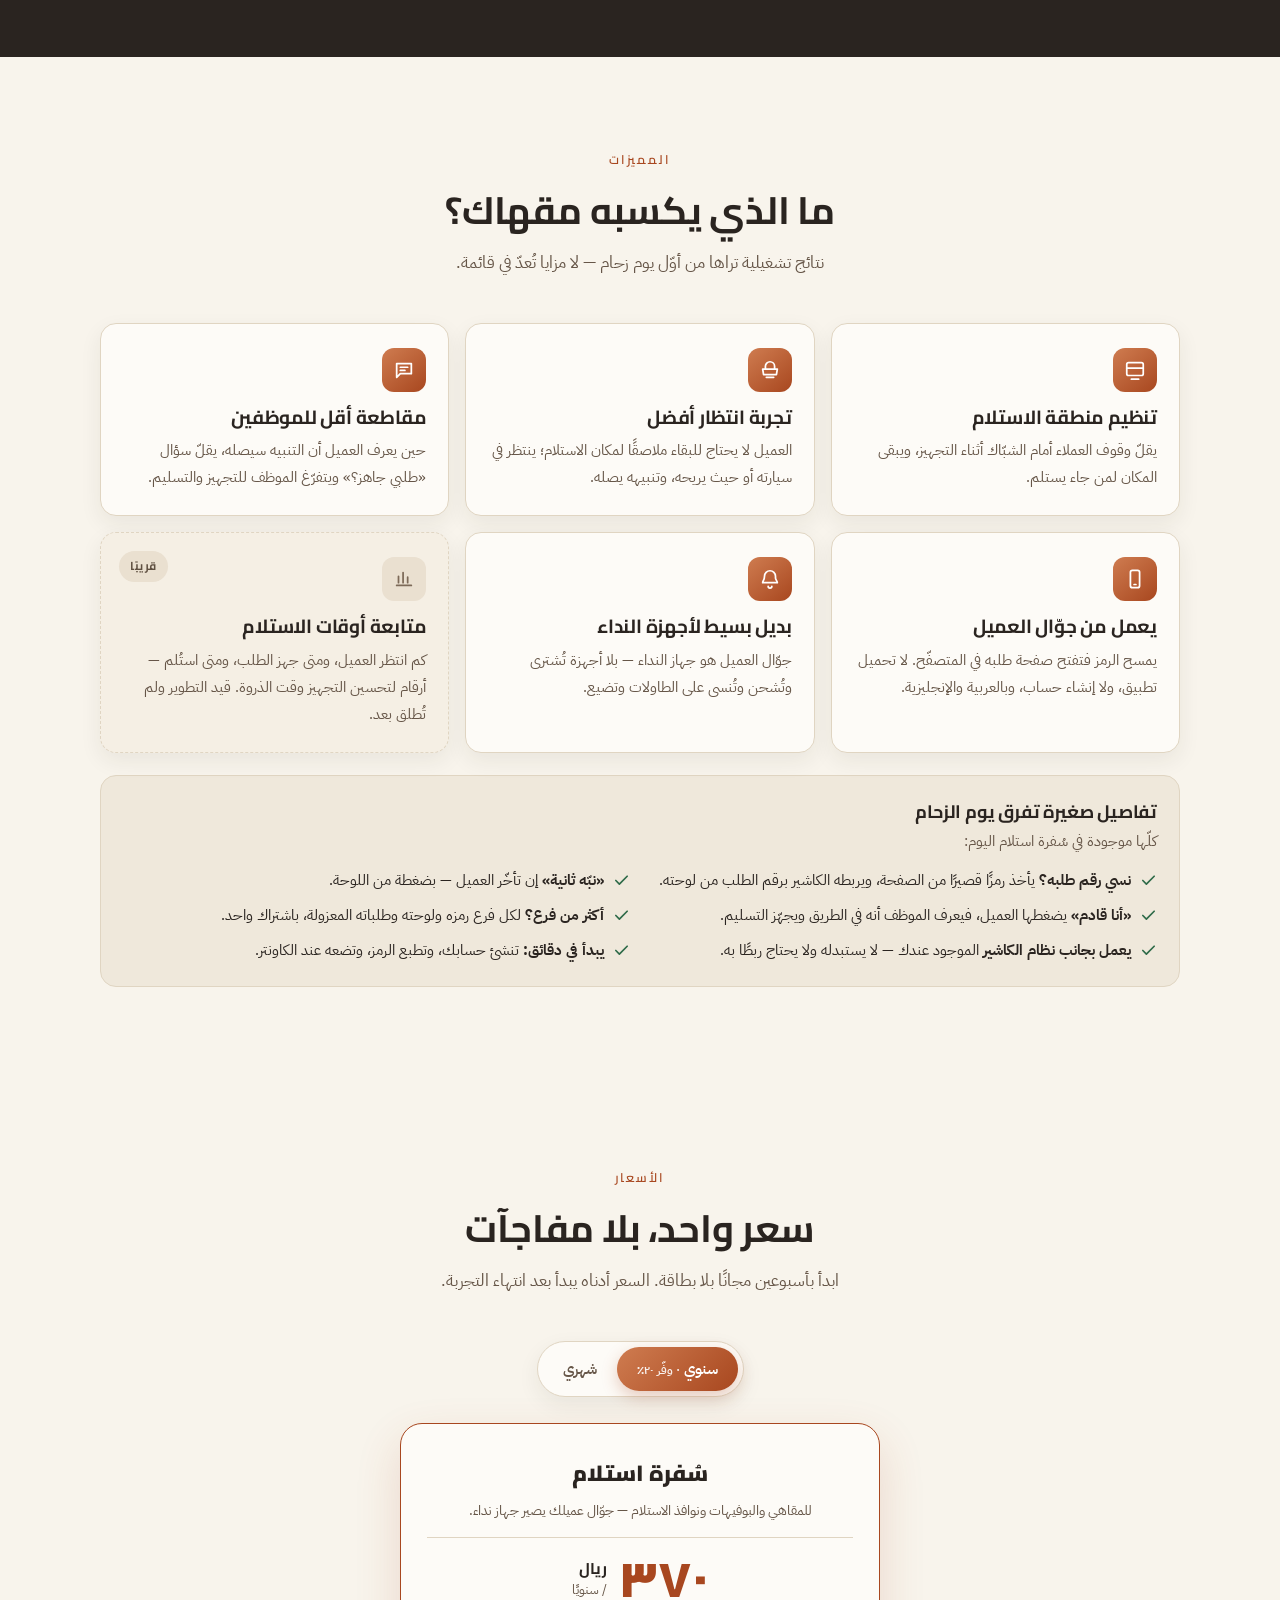
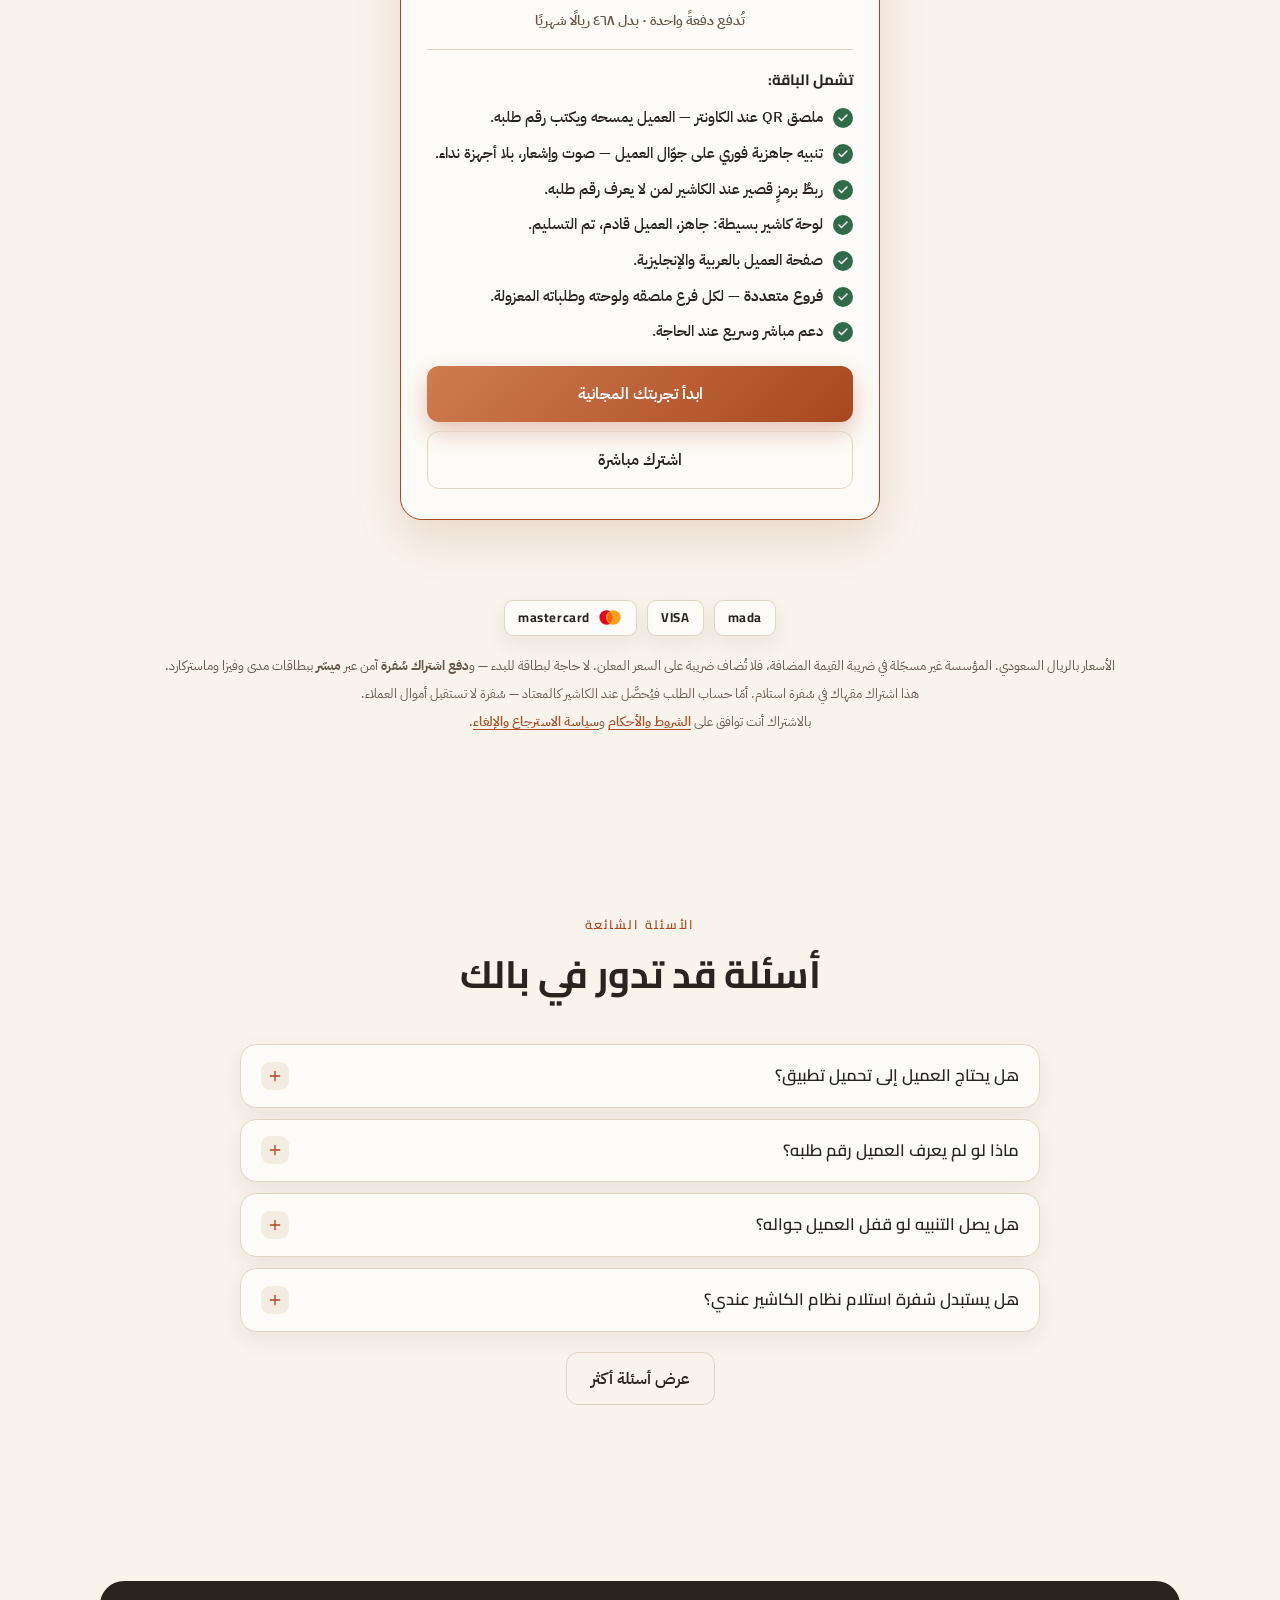
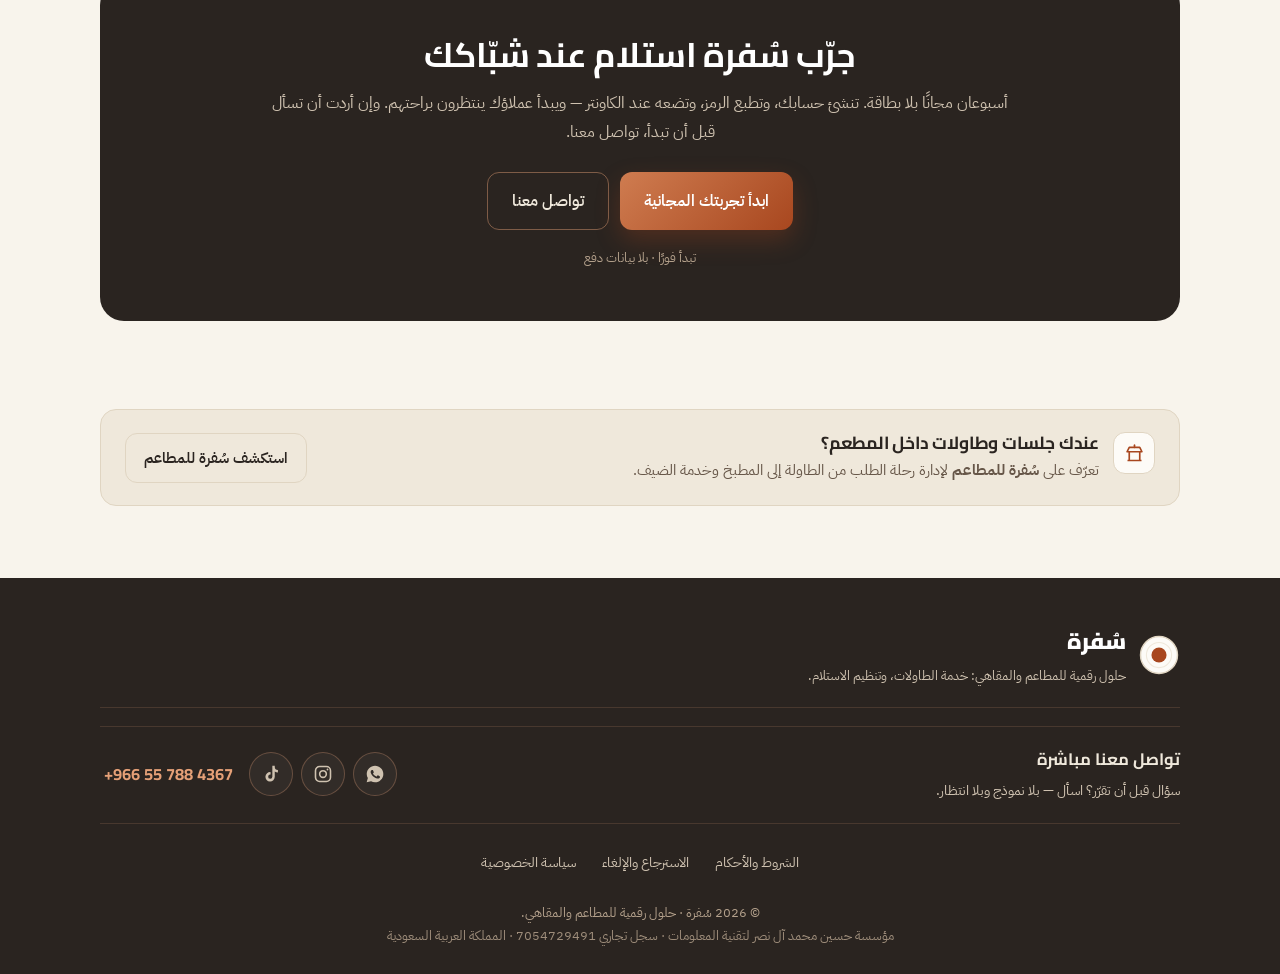
==== commit 81a961b5: "تذييلٌ يقول ثلاثةَ أشياء: كيف تصلنا، وما تقرأه قبل أن تدفع حُذف شريط روابط التذييل كلّه — أقسامُ الص" ====
--- a/pickup.html
+++ b/pickup.html
@@ -692,16 +692,6 @@
         </svg>
         <div><span class="bn">سُفرة</span><p>حلول رقمية للمطاعم والمقاهي: خدمة الطاولات، وتنظيم الاستلام.</p></div>
       </div>
-      <nav class="foot-links" aria-label="روابط التذييل">
-        <a href="/">سُفرة للمطاعم</a>
-        <a href="/pickup" aria-current="page">سُفرة استلام</a>
-        <span class="fl-sep" aria-hidden="true"></span>
-        <a href="#how">كيف تعمل؟</a>
-        <a href="#value">المميزات</a>
-        <a href="#pricing">الأسعار</a>
-        <a href="#faq">الأسئلة</a>
-        <a href="https://app.alsufr.com/" data-ad-events="login_click">تسجيل الدخول</a>
-      </nav>
     </div>
 
     <div class="foot-contact">
--- a/assets/site.css
+++ b/assets/site.css
@@ -187,10 +187,6 @@
 .foot-brand{display:flex;align-items:center;gap:12px}
 .foot-brand .bn{font-family:'Cairo';font-weight:900;font-size:22px;color:#fff}
 .foot-brand p{font-size:13px;color:var(--on-dark-soft);margin-top:2px}
-.foot-links{display:flex;gap:4px;flex-wrap:wrap}
-.foot-links a{font-size:14.5px;color:var(--on-dark-soft);padding:11px 10px;min-height:44px;
-  display:inline-flex;align-items:center;border-radius:9px;transition:color .15s}
-.foot-links a:hover{color:var(--amber-on-dark)}
 .foot-contact{display:flex;flex-wrap:wrap;align-items:center;justify-content:space-between;gap:16px;
   margin-top:18px;padding-top:18px;border-top:1px solid rgba(229,160,119,.16)}
 .fc-title{font-family:'Cairo';font-weight:700;font-size:16.5px;color:var(--on-dark)}
@@ -284,9 +280,6 @@
 .xsell-box .btn{padding:11px 18px;min-height:44px;font-size:14.5px;flex:0 0 auto}
 @media(max-width:620px){.xsell-box .btn{flex:1 1 100%}}
 
-/* روابط الحلّين في التذييل — مفصولة بصريًا عن روابط أقسام الصفحة */
-.foot-links .fl-sep{width:1px;height:18px;background:rgba(229,160,119,.25);align-self:center;margin-inline:6px}
-@media(max-width:620px){.foot-links .fl-sep{display:none}}
 
 /* ── الهيرو (القاعدة المشتركة؛ لقطات المطاعم ونماذج الاستلام في صفحتيهما) ── */
 .hero{position:relative;overflow:hidden;padding:clamp(34px,5vw,60px) 0 clamp(44px,6vw,74px)}
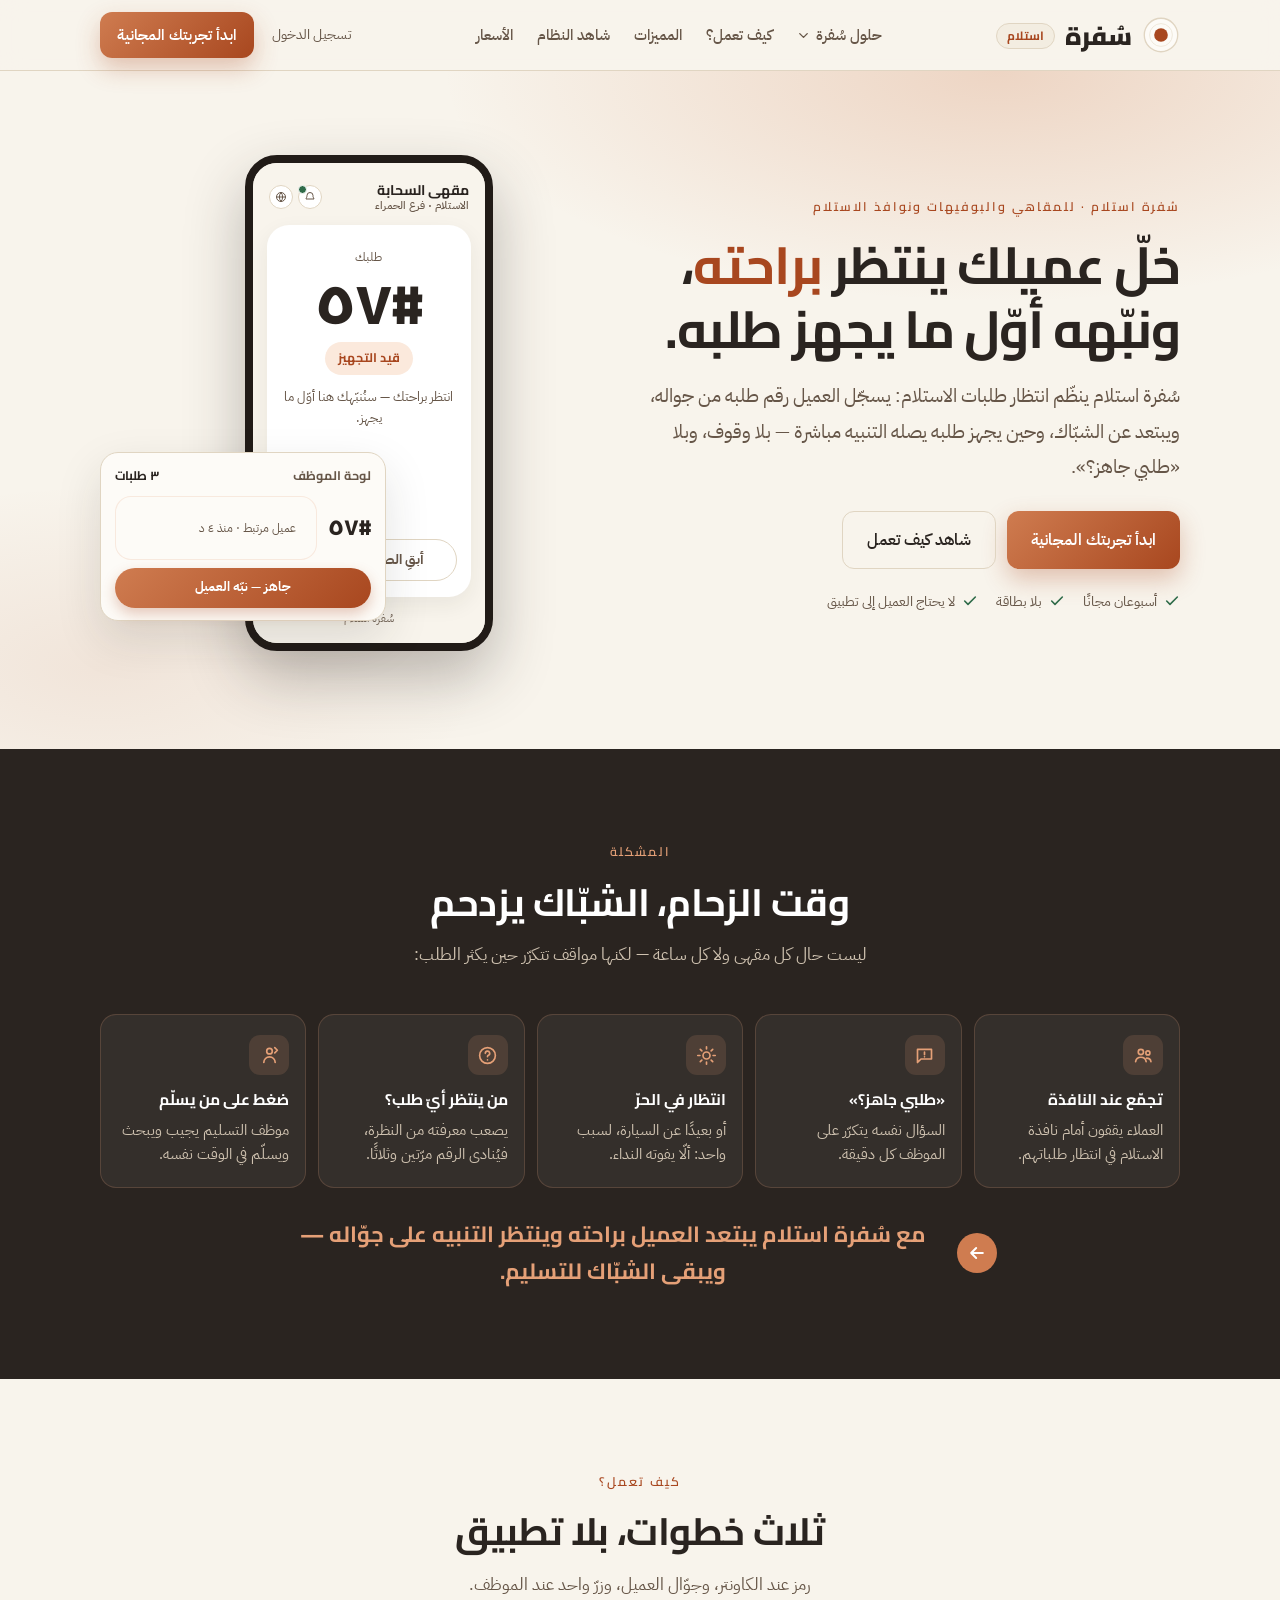
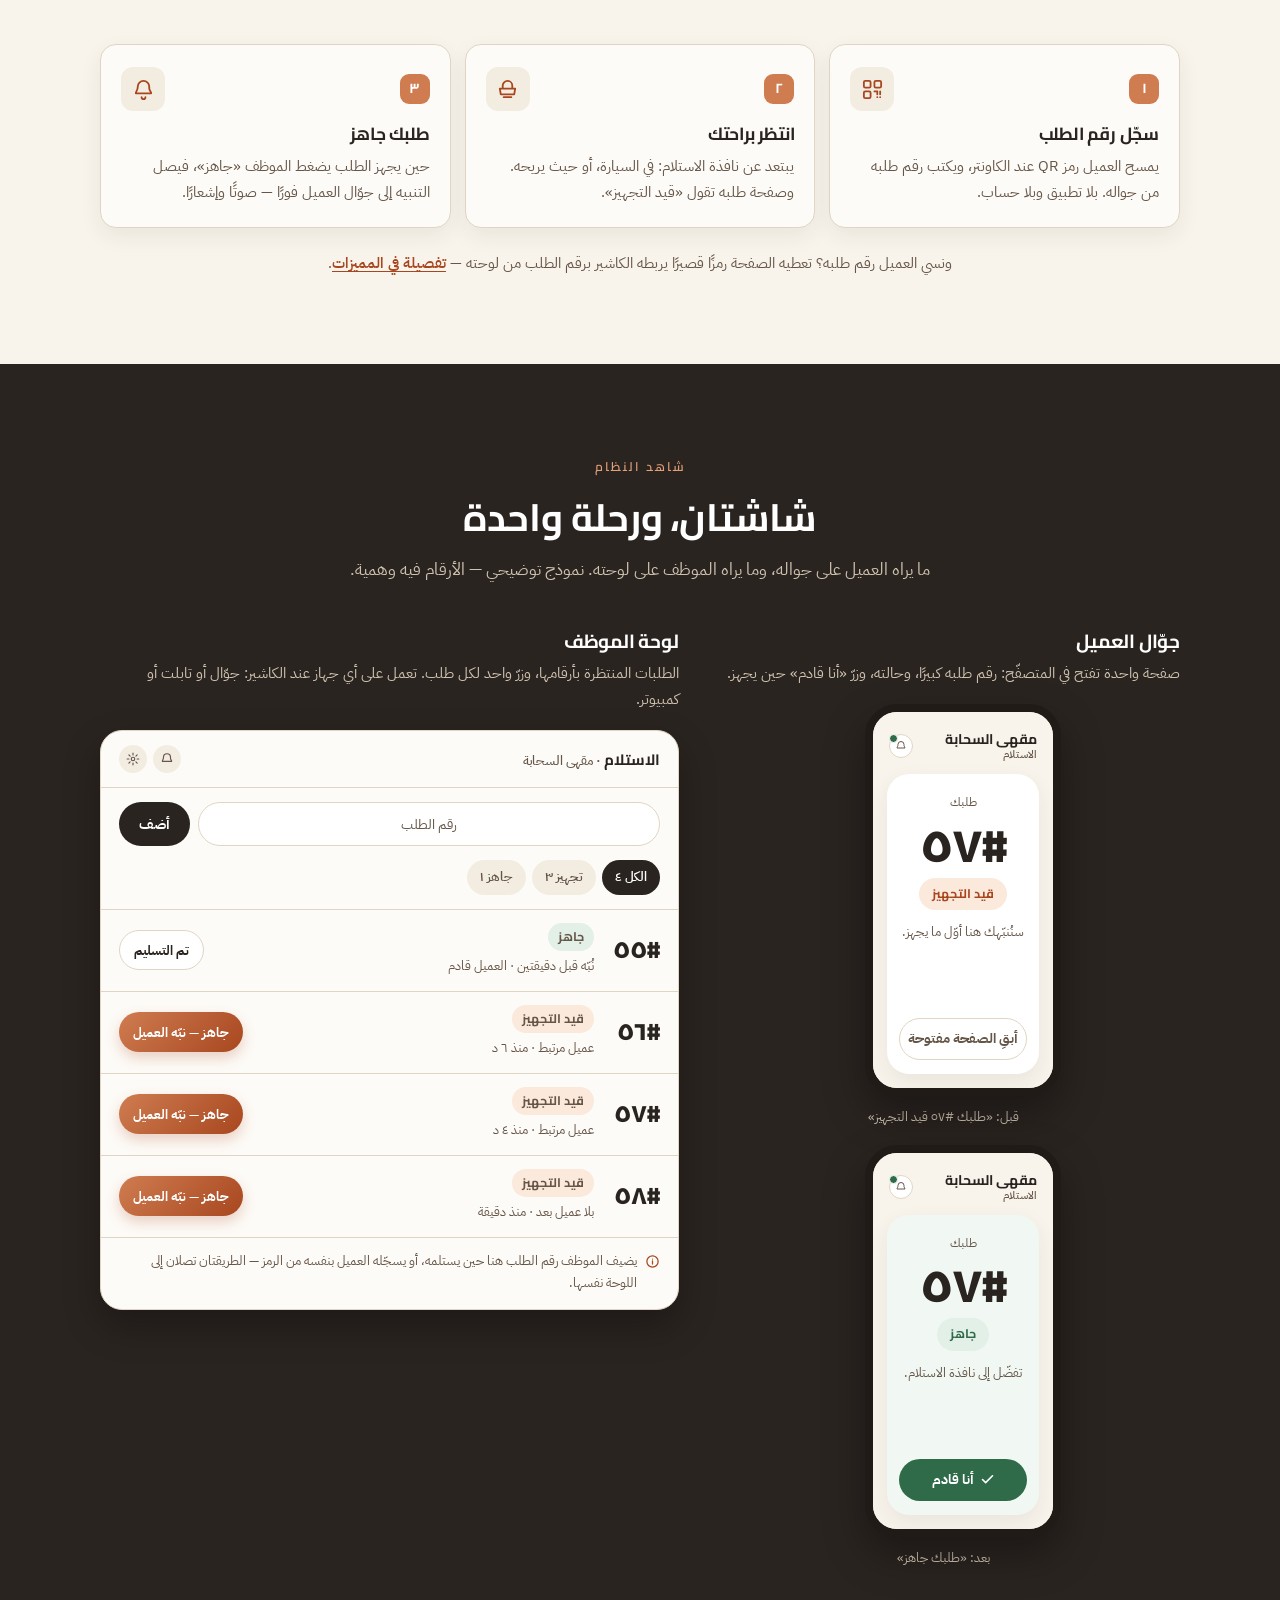
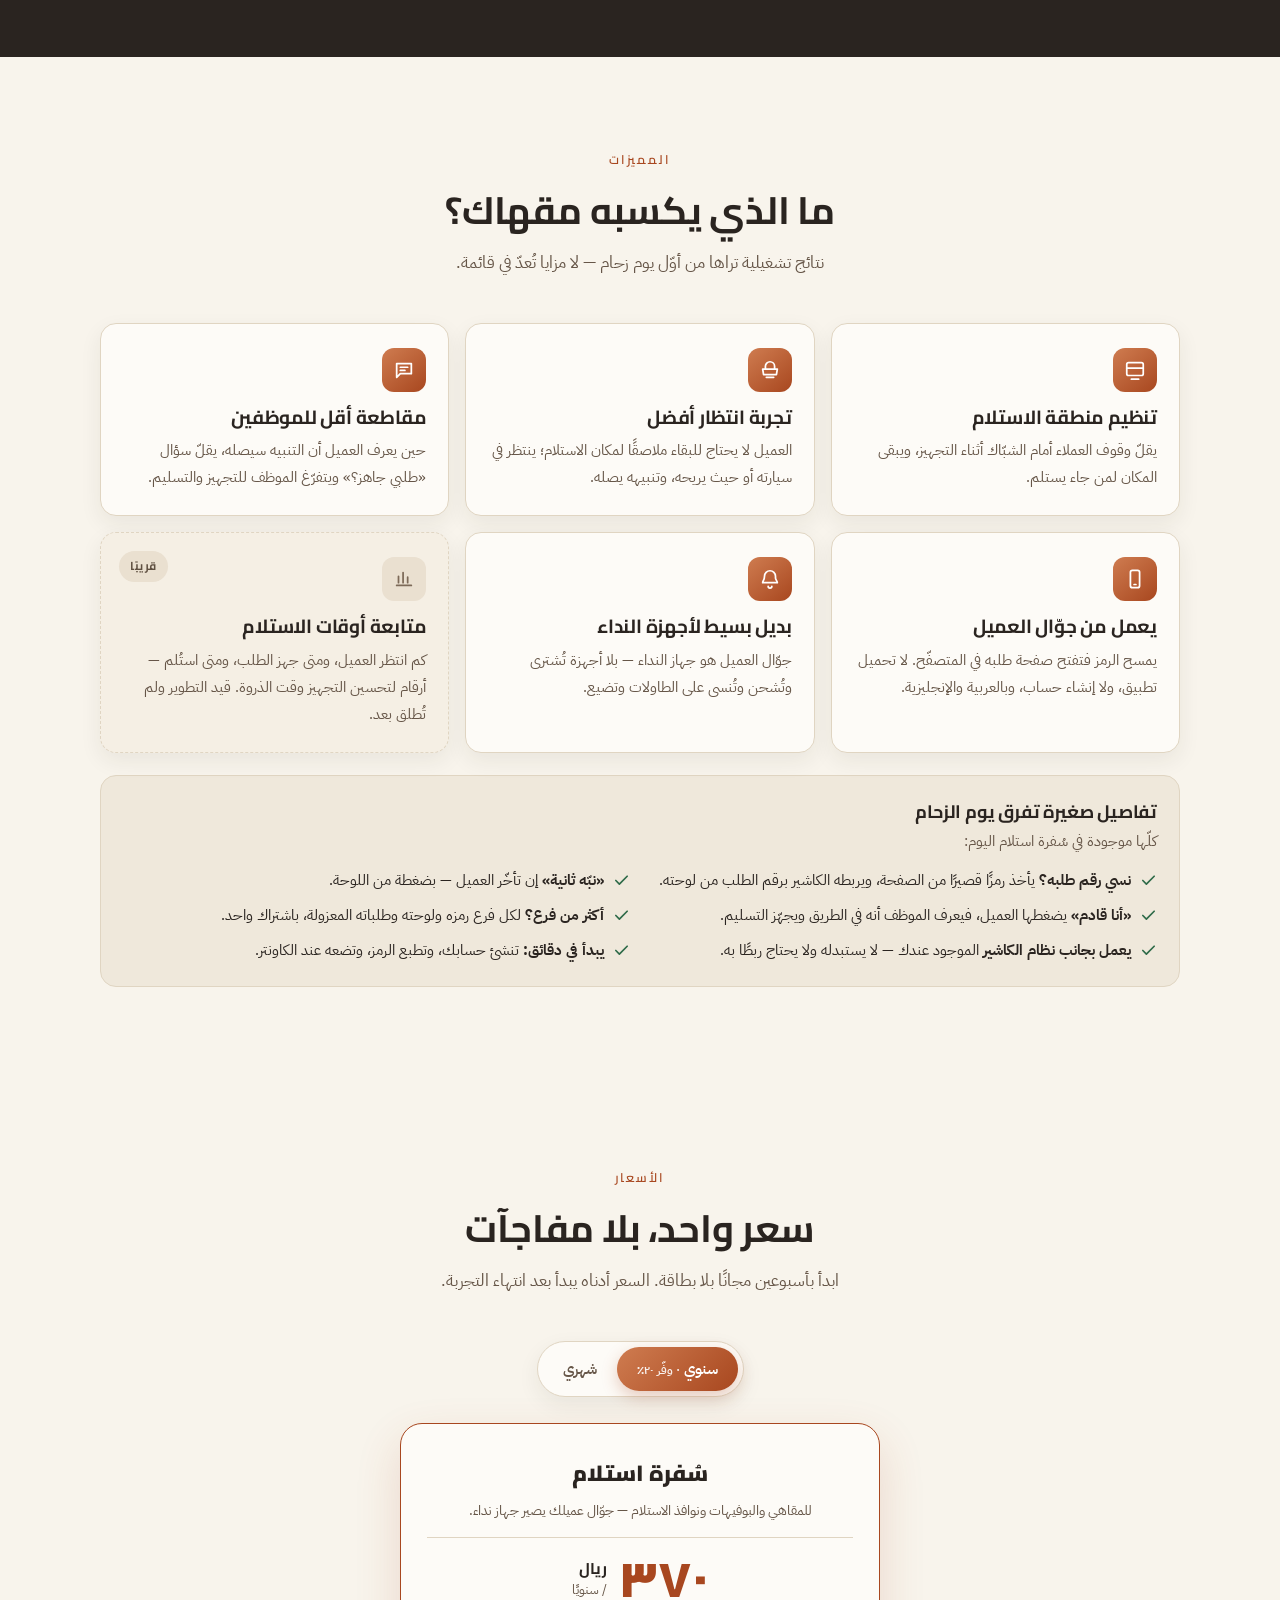
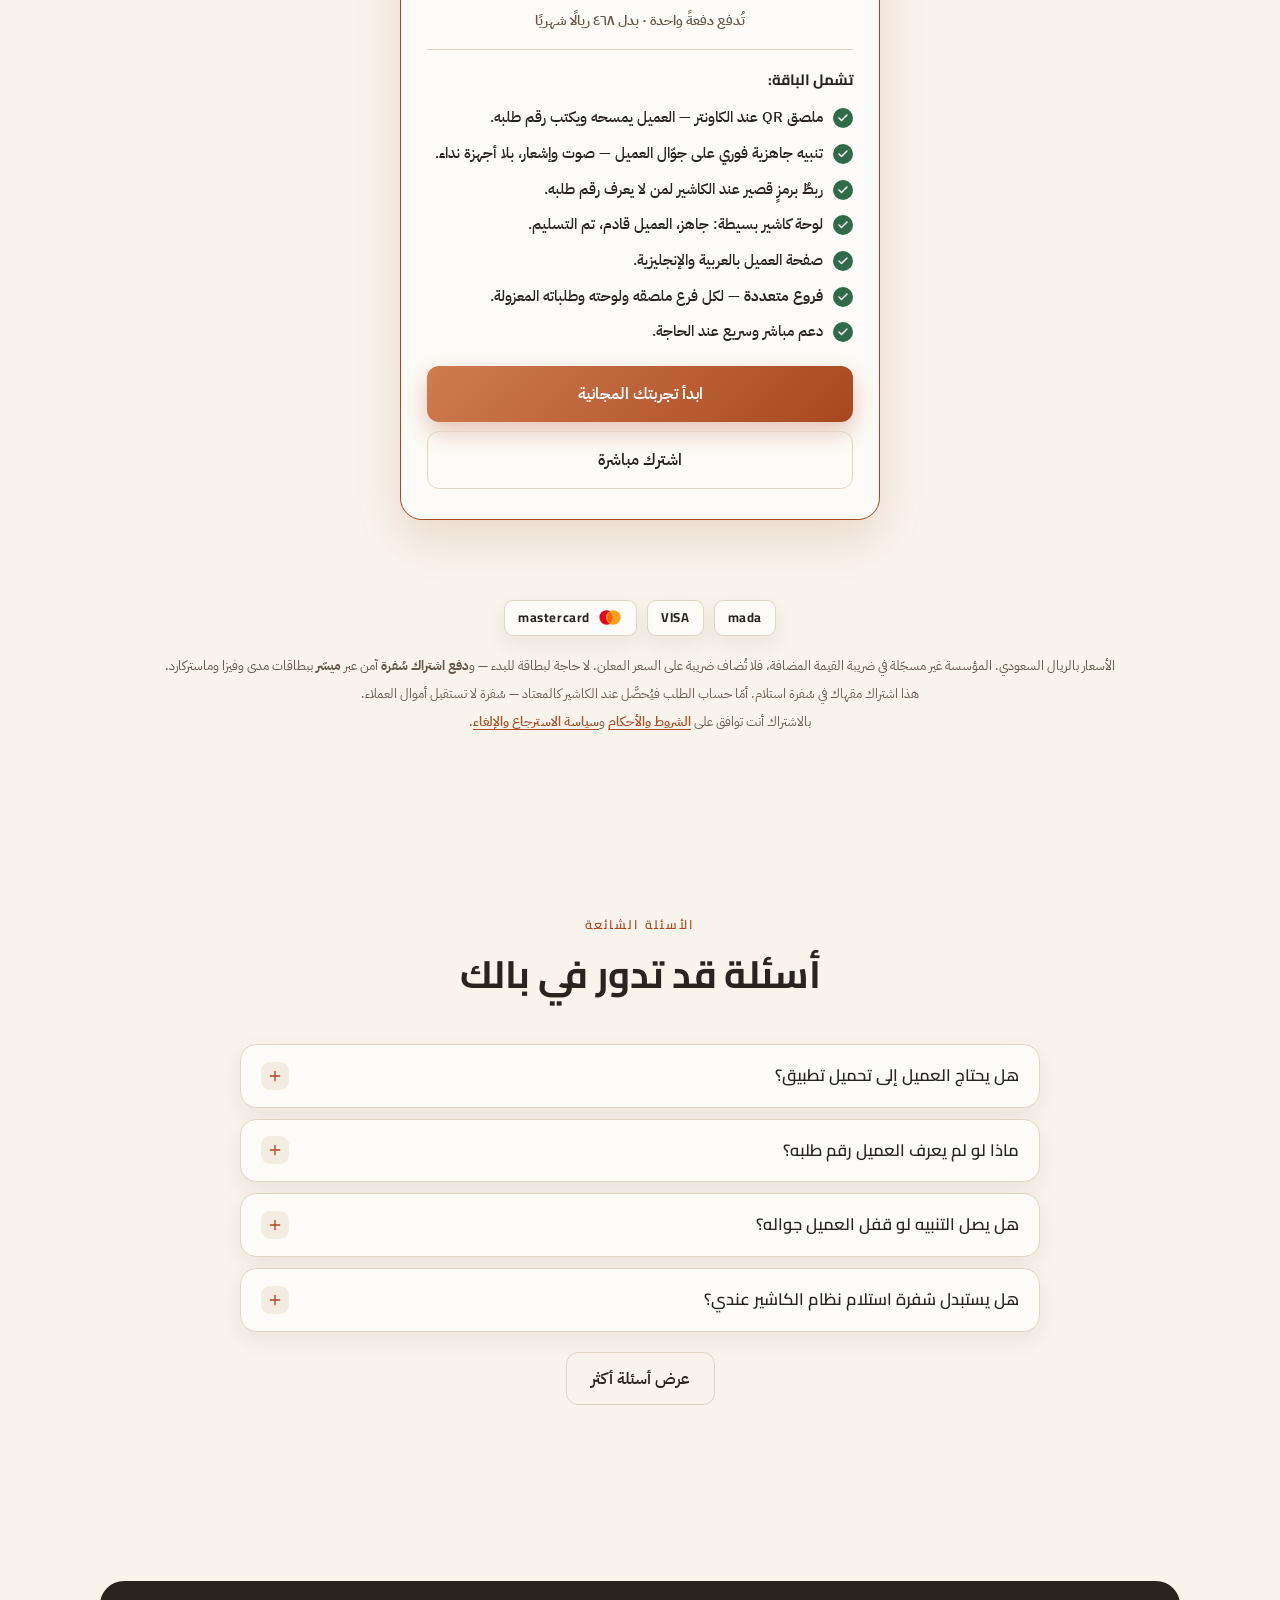
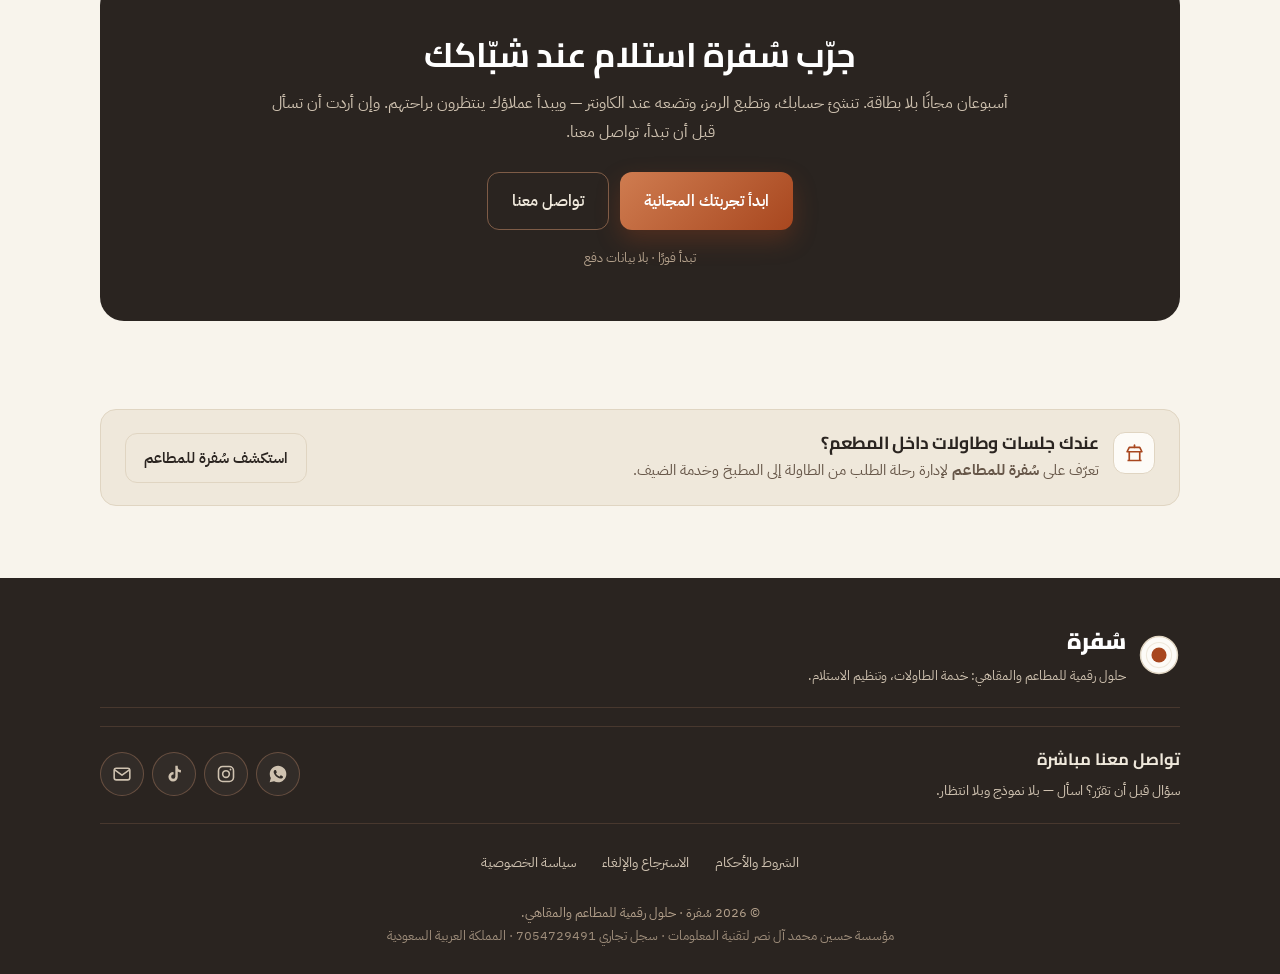
==== commit 9afbfc69: "البريدُ دائرةٌ رابعة، والرقمُ يمضي حُذف رقم الهاتف من تذييل الصفحتين وحلّ محلّه البريد husain.alnass" ====
--- a/pickup.html
+++ b/pickup.html
@@ -238,14 +238,14 @@
         </button>
         <span class="sol-head" aria-hidden="true">حلول سُفرة</span>
         <div class="sol-menu" id="solMenu">
-          <a class="sol-item" href="/">
+        <a class="sol-item" href="/">
             <span class="sol-ic"><svg viewBox="0 0 24 24" fill="none" stroke="currentColor" stroke-width="1.9" aria-hidden="true"><path d="M4 20h16M6 20V10M18 20V10M3.5 10h17l-2.5-5H6z" stroke-linejoin="round"/><path d="M12 5V2.5" stroke-linecap="round"/></svg></span>
             <span class="sol-txt"><b>سُفرة للمطاعم</b><small>للطاولات والطلبات وخدمة الضيوف داخل المطعم</small></span>
-          </a>
-          <a class="sol-item" href="/pickup" aria-current="page">
+        </a>
+        <a class="sol-item" href="/pickup" aria-current="page">
             <span class="sol-ic"><svg viewBox="0 0 24 24" fill="none" stroke="currentColor" stroke-width="1.9" aria-hidden="true"><path d="M18 9A6 6 0 1 0 6 9c0 4-2 5-2 7h16c0-2-2-3-2-5z" stroke-linejoin="round"/><path d="M10 20a2 2 0 0 0 4 0" stroke-linecap="round"/></svg></span>
             <span class="sol-txt"><b>سُفرة استلام <span class="sol-now">أنت هنا</span></b><small>لتنظيم الاستلام وتنبيه العميل عند جاهزية الطلب</small></span>
-          </a>
+        </a>
         </div>
       </div>
       <a href="#how">كيف تعمل؟</a>
@@ -699,19 +699,19 @@
         <span class="fc-title">تواصل معنا مباشرة</span>
         <p class="fc-sub">سؤال قبل أن تقرّر؟ اسأل — بلا نموذج وبلا انتظار.</p>
       </div>
-      <div class="fc-actions">
-        <div class="fc-social">
-          <a class="wa-link" href="#" target="_blank" rel="noopener" aria-label="راسلنا على واتساب" title="واتساب">
-            <svg viewBox="0 0 24 24" fill="currentColor" aria-hidden="true"><path d="M12.04 2c-5.5 0-9.96 4.46-9.96 9.96 0 1.76.46 3.45 1.33 4.95L2 22l5.25-1.38a9.9 9.9 0 0 0 4.79 1.22h.01c5.5 0 9.96-4.46 9.96-9.96S17.54 2 12.04 2zm5.8 14.06c-.24.68-1.42 1.32-1.95 1.36-.5.05-.98.23-3.3-.69-2.78-1.1-4.55-3.95-4.69-4.13-.14-.18-1.13-1.5-1.13-2.86s.71-2.03.96-2.31c.25-.28.55-.35.73-.35.18 0 .37 0 .53.01.17.01.4-.06.62.48.24.57.81 1.96.88 2.1.07.14.12.31.02.49-.09.18-.14.29-.28.45-.14.16-.29.36-.42.48-.14.14-.28.29-.12.57.16.28.72 1.18 1.54 1.91 1.06.95 1.96 1.24 2.24 1.38.28.14.44.12.6-.07.18-.21.69-.8.87-1.08.18-.28.37-.23.62-.14.25.09 1.6.75 1.87.89.28.14.46.21.53.32.07.12.07.66-.17 1.34z"/></svg>
-          </a>
-          <a href="https://www.instagram.com/sufraqr/" target="_blank" rel="noopener" aria-label="سُفرة على إنستغرام" title="إنستغرام">
-            <svg viewBox="0 0 24 24" fill="none" stroke="currentColor" stroke-width="1.9" aria-hidden="true"><rect x="3" y="3" width="18" height="18" rx="5"/><circle cx="12" cy="12" r="4"/><circle cx="17.4" cy="6.6" r="1.1" fill="currentColor" stroke="none"/></svg>
-          </a>
-          <a href="https://www.tiktok.com/@alsufr" target="_blank" rel="noopener" aria-label="سُفرة على تيك توك" title="تيك توك">
-            <svg viewBox="0 0 24 24" fill="currentColor" aria-hidden="true"><path d="M16.5 2h-2.9v13.2a2.5 2.5 0 1 1-2.1-2.47V9.76a5.6 5.6 0 1 0 5 5.57V8.9a6.6 6.6 0 0 0 3.8 1.2V7.2a3.8 3.8 0 0 1-3.8-3.8V2z"/></svg>
-          </a>
-        </div>
-        <a class="fc-num" id="phoneLink" href="#" dir="ltr">+966 55 788 4367</a>
+      <div class="fc-social">
+        <a class="wa-link" href="#" target="_blank" rel="noopener" aria-label="راسلنا على واتساب" title="واتساب">
+          <svg viewBox="0 0 24 24" fill="currentColor" aria-hidden="true"><path d="M12.04 2c-5.5 0-9.96 4.46-9.96 9.96 0 1.76.46 3.45 1.33 4.95L2 22l5.25-1.38a9.9 9.9 0 0 0 4.79 1.22h.01c5.5 0 9.96-4.46 9.96-9.96S17.54 2 12.04 2zm5.8 14.06c-.24.68-1.42 1.32-1.95 1.36-.5.05-.98.23-3.3-.69-2.78-1.1-4.55-3.95-4.69-4.13-.14-.18-1.13-1.5-1.13-2.86s.71-2.03.96-2.31c.25-.28.55-.35.73-.35.18 0 .37 0 .53.01.17.01.4-.06.62.48.24.57.81 1.96.88 2.1.07.14.12.31.02.49-.09.18-.14.29-.28.45-.14.16-.29.36-.42.48-.14.14-.28.29-.12.57.16.28.72 1.18 1.54 1.91 1.06.95 1.96 1.24 2.24 1.38.28.14.44.12.6-.07.18-.21.69-.8.87-1.08.18-.28.37-.23.62-.14.25.09 1.6.75 1.87.89.28.14.46.21.53.32.07.12.07.66-.17 1.34z"/></svg>
+        </a>
+        <a href="https://www.instagram.com/sufraqr/" target="_blank" rel="noopener" aria-label="سُفرة على إنستغرام" title="إنستغرام">
+          <svg viewBox="0 0 24 24" fill="none" stroke="currentColor" stroke-width="1.9" aria-hidden="true"><rect x="3" y="3" width="18" height="18" rx="5"/><circle cx="12" cy="12" r="4"/><circle cx="17.4" cy="6.6" r="1.1" fill="currentColor" stroke="none"/></svg>
+        </a>
+        <a href="https://www.tiktok.com/@alsufr" target="_blank" rel="noopener" aria-label="سُفرة على تيك توك" title="تيك توك">
+          <svg viewBox="0 0 24 24" fill="currentColor" aria-hidden="true"><path d="M16.5 2h-2.9v13.2a2.5 2.5 0 1 1-2.1-2.47V9.76a5.6 5.6 0 1 0 5 5.57V8.9a6.6 6.6 0 0 0 3.8 1.2V7.2a3.8 3.8 0 0 1-3.8-3.8V2z"/></svg>
+        </a>
+        <a href="mailto:husain.alnasser2000@gmail.com" aria-label="راسلنا بالبريد الإلكتروني" title="البريد الإلكتروني">
+          <svg viewBox="0 0 24 24" fill="none" stroke="currentColor" stroke-width="1.9" aria-hidden="true"><rect x="2.6" y="5" width="18.8" height="14" rx="2.6"/><path d="m3.6 7.4 8.4 5.9 8.4-5.9" stroke-linecap="round" stroke-linejoin="round"/></svg>
+        </a>
       </div>
     </div>
 
--- a/assets/site.css
+++ b/assets/site.css
@@ -191,10 +191,6 @@
   margin-top:18px;padding-top:18px;border-top:1px solid rgba(229,160,119,.16)}
 .fc-title{font-family:'Cairo';font-weight:700;font-size:16.5px;color:var(--on-dark)}
 .fc-sub{font-size:14px;color:var(--on-dark-soft);margin-top:3px}
-.fc-actions{display:flex;align-items:center;gap:12px;flex-wrap:wrap}
-.fc-num{font-family:'Cairo';font-weight:700;font-size:16.5px;color:var(--amber-on-dark);
-  white-space:nowrap;padding:11px 4px;min-height:44px;display:inline-flex;align-items:center}
-.fc-num:hover{text-decoration:underline}
 .foot-legal{display:flex;justify-content:center;flex-wrap:wrap;gap:2px 6px;
   margin-top:20px;padding-top:18px;border-top:1px solid rgba(229,160,119,.16)}
 .foot-legal a{font-size:13.5px;color:var(--on-dark-soft);padding:9px 10px;
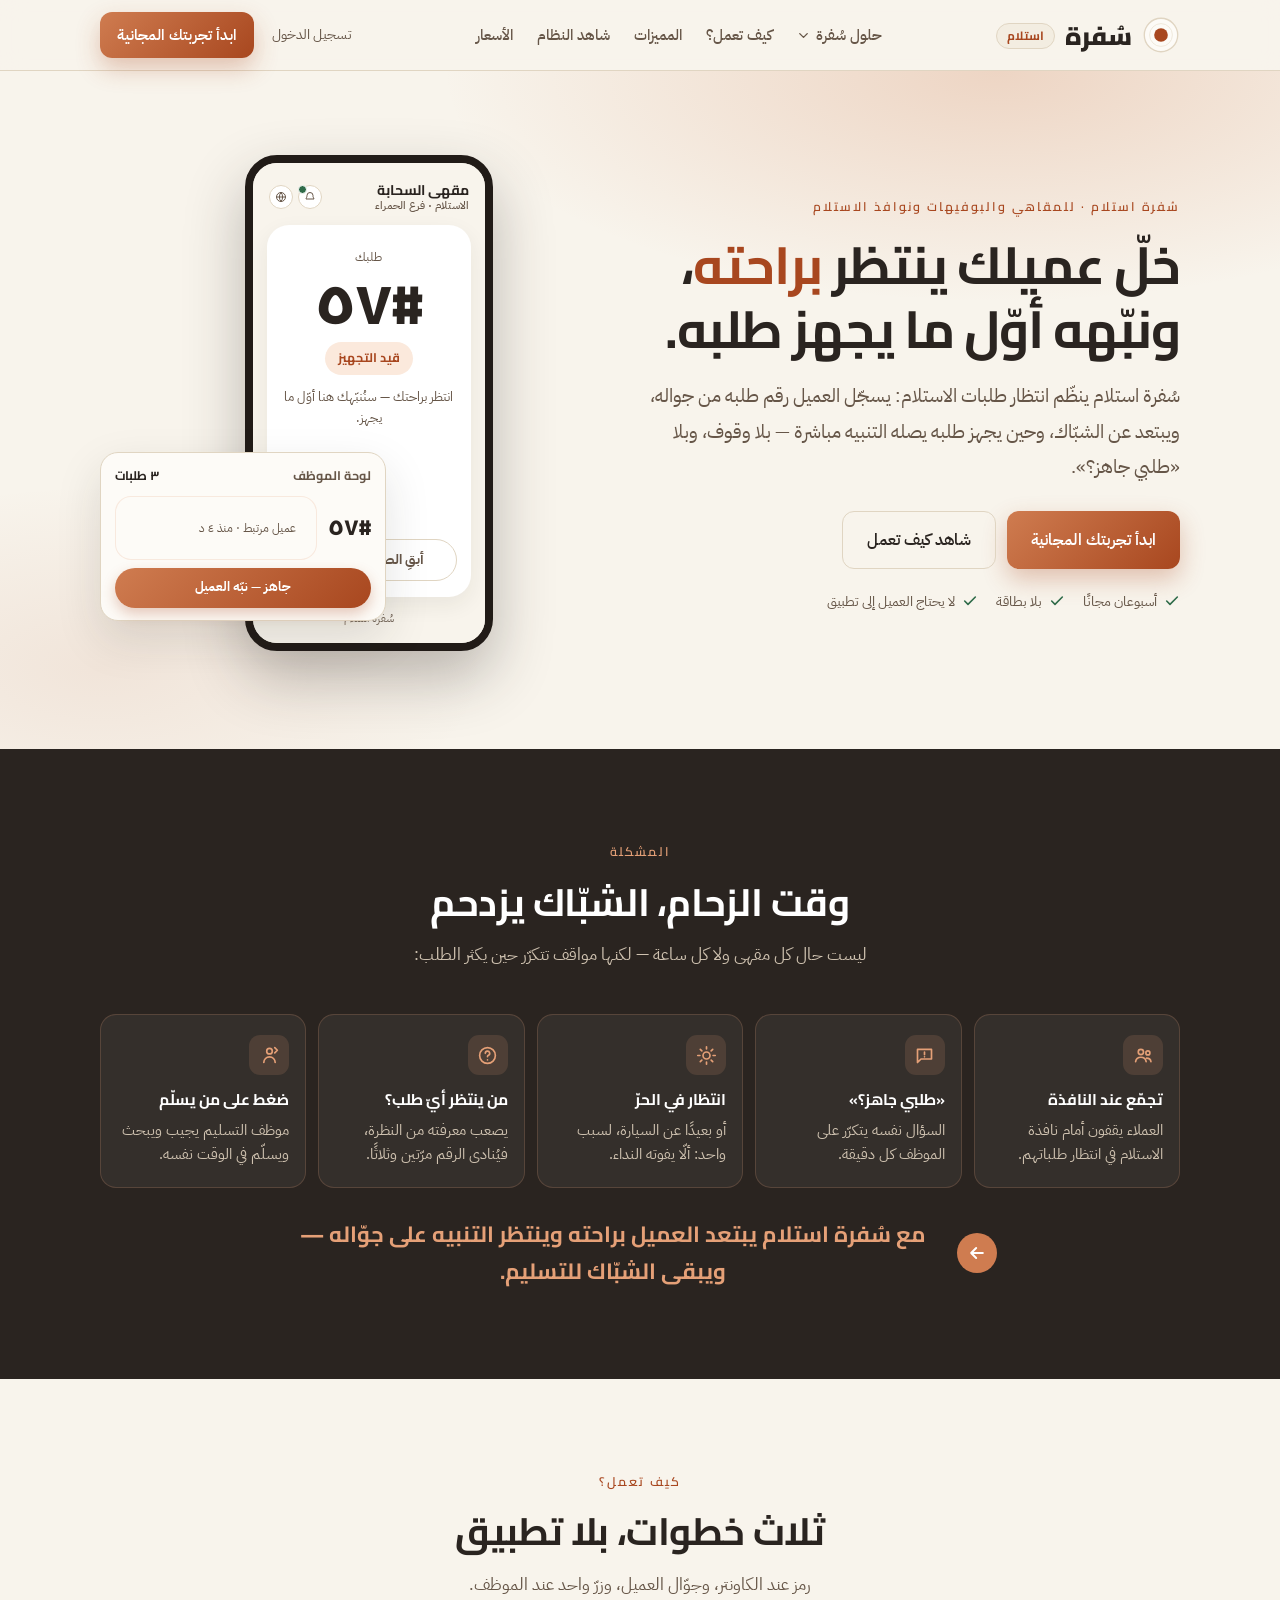
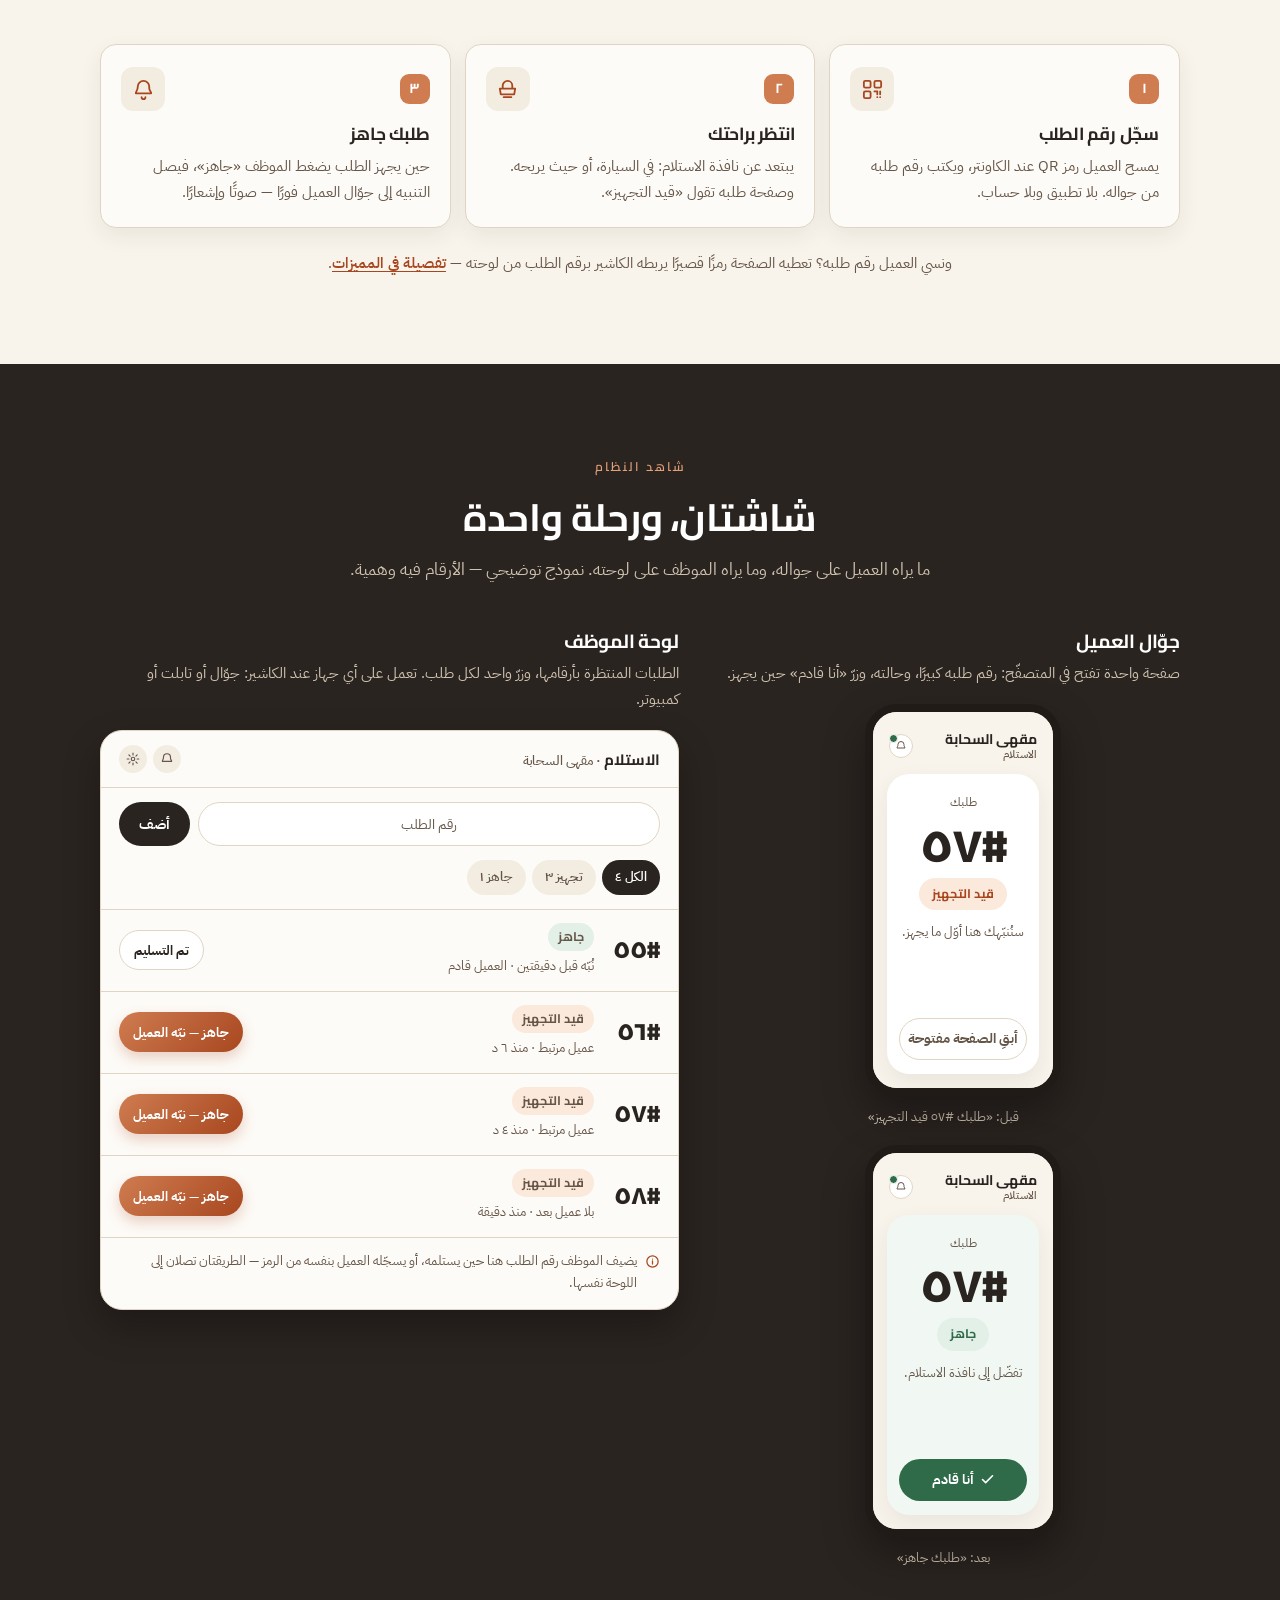
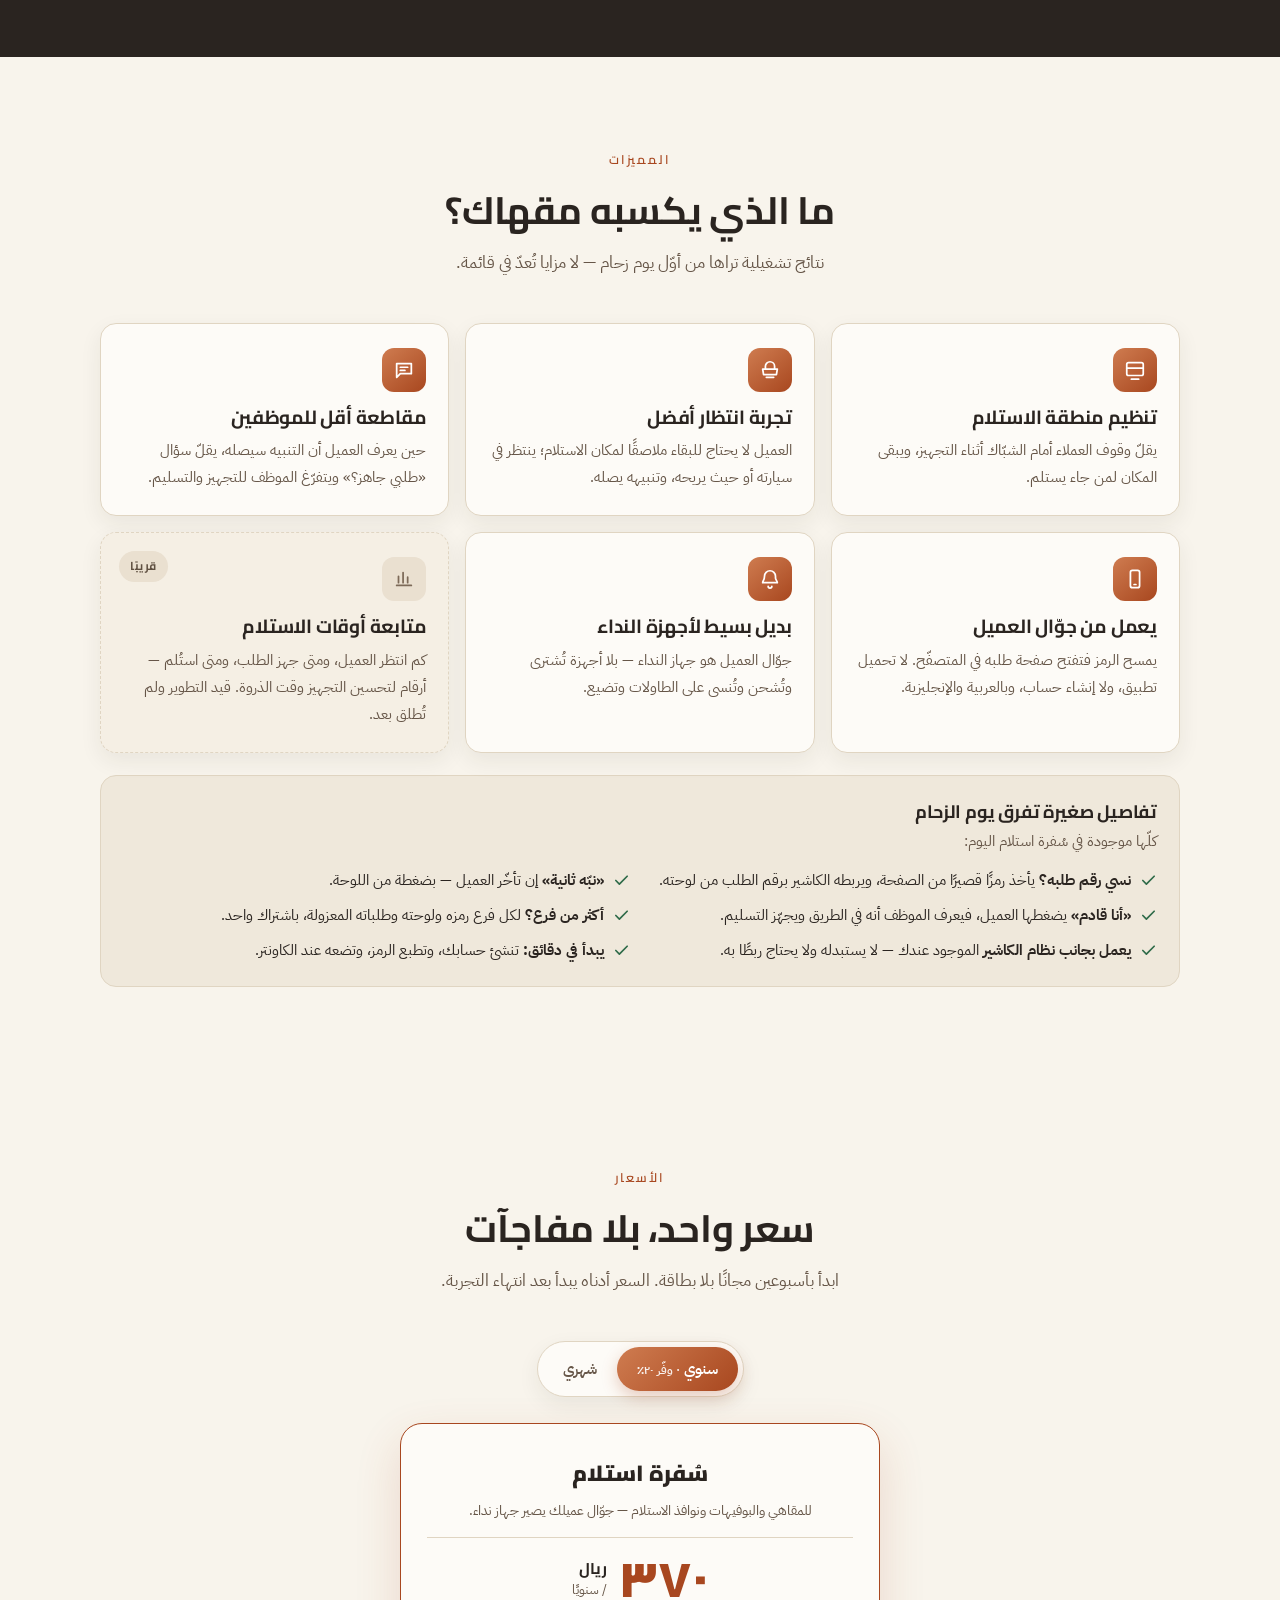
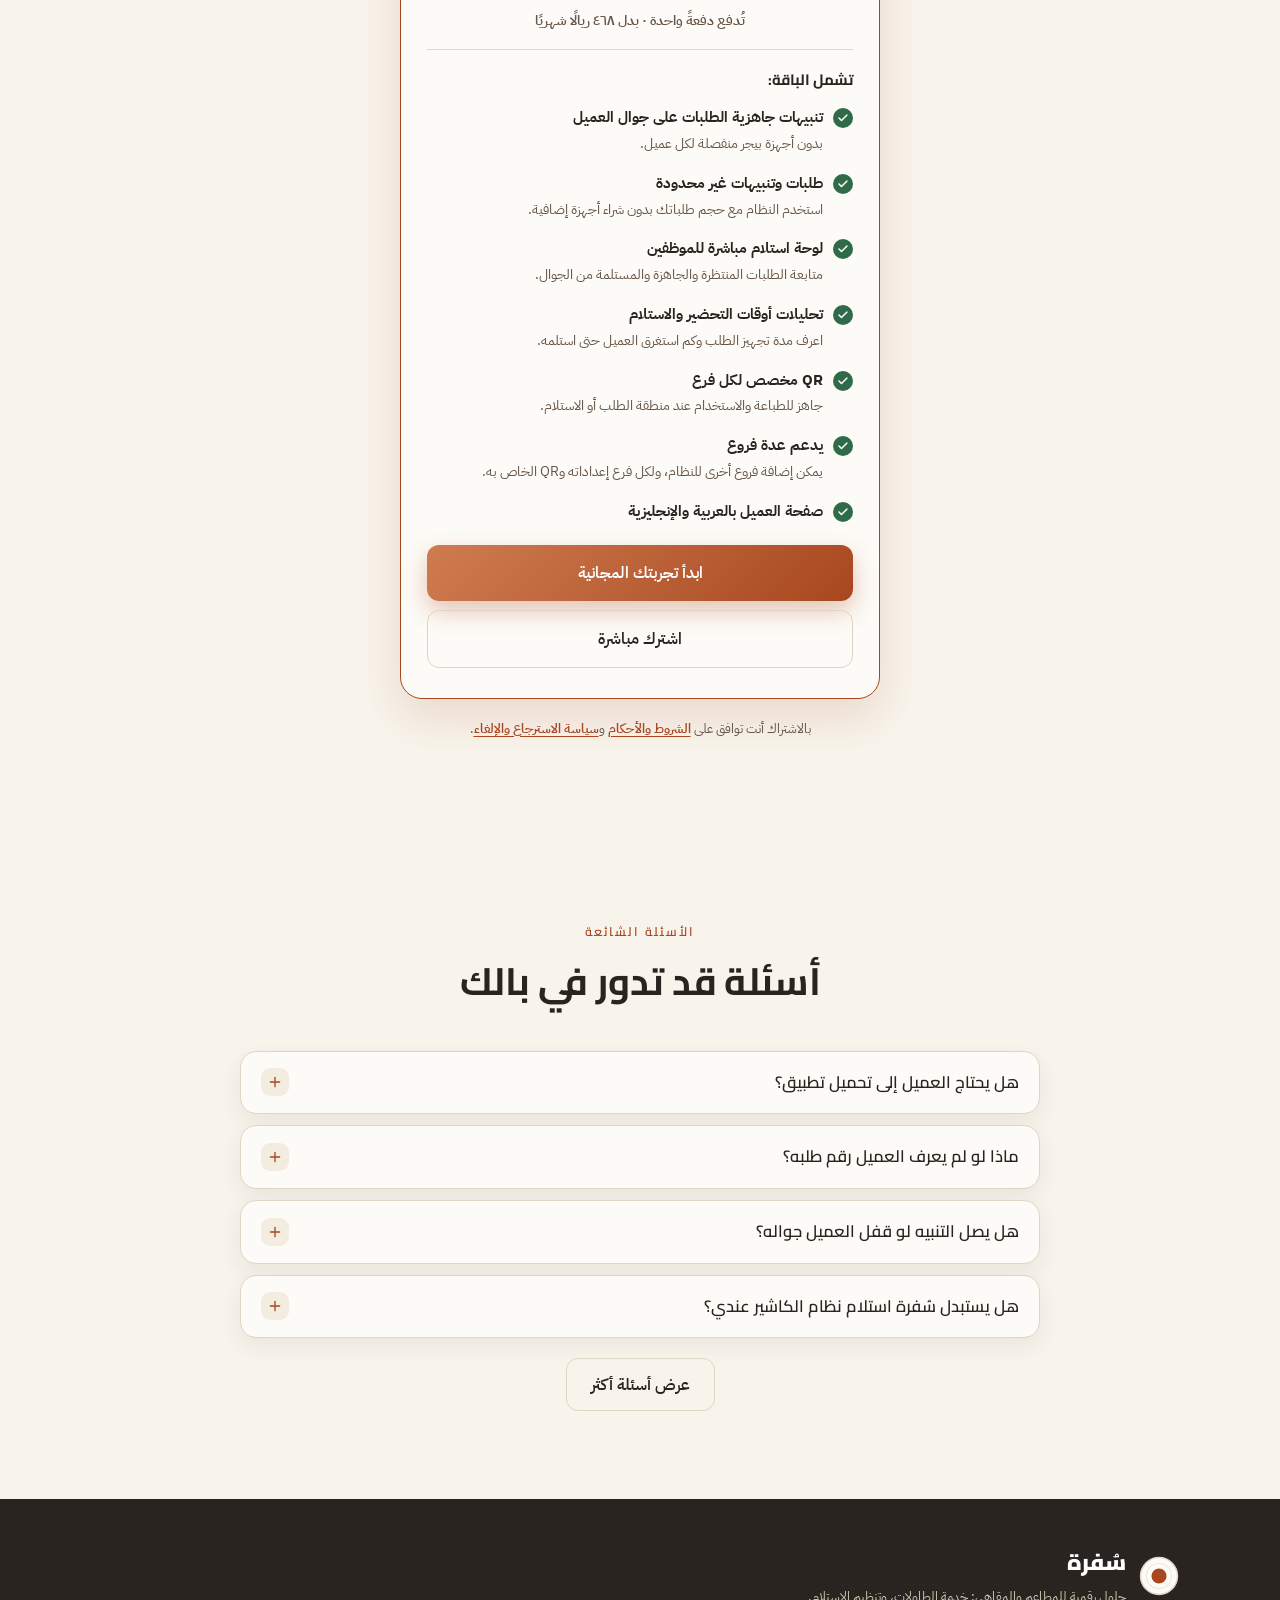
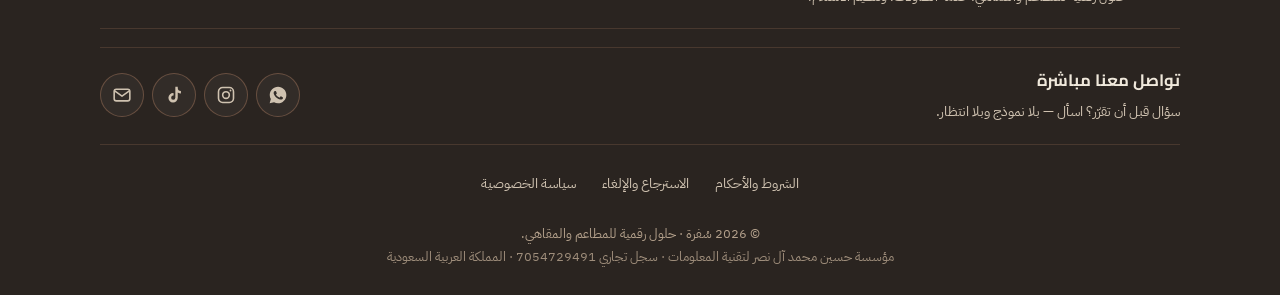
==== commit 33dd40f6: "مزايا الباقة بصوت صاحبها، وذيلٌ لا يبقى منه إلا ما يلزم مزايا «سُفرة استلام» صارت السبعَ التي أملاها" ====
--- a/pickup.html
+++ b/pickup.html
@@ -575,14 +575,14 @@
       <div class="plan-note" data-y="تُدفع دفعةً واحدة · بدل ٤٦٨ ريالًا شهريًا" data-m="تجديد شهري · بلا التزام">تُدفع دفعةً واحدة · بدل ٤٦٨ ريالًا شهريًا</div>
       <hr class="plan-sep">
       <div class="plan-incl">تشمل الباقة:</div>
-      <ul class="plan-list">
-        <li><svg viewBox="0 0 24 24" fill="none" stroke="currentColor" stroke-width="3" aria-hidden="true"><path d="M20 6 9 17l-5-5" stroke-linecap="round" stroke-linejoin="round"/></svg><span>ملصق <span lang="en">QR</span> عند الكاونتر — العميل يمسحه ويكتب رقم طلبه.</span></li>
-        <li><svg viewBox="0 0 24 24" fill="none" stroke="currentColor" stroke-width="3" aria-hidden="true"><path d="M20 6 9 17l-5-5" stroke-linecap="round" stroke-linejoin="round"/></svg><span>تنبيه جاهزية فوري على جوّال العميل — صوت وإشعار، بلا أجهزة نداء.</span></li>
-        <li><svg viewBox="0 0 24 24" fill="none" stroke="currentColor" stroke-width="3" aria-hidden="true"><path d="M20 6 9 17l-5-5" stroke-linecap="round" stroke-linejoin="round"/></svg><span>ربطٌ برمزٍ قصير عند الكاشير لمن لا يعرف رقم طلبه.</span></li>
-        <li><svg viewBox="0 0 24 24" fill="none" stroke="currentColor" stroke-width="3" aria-hidden="true"><path d="M20 6 9 17l-5-5" stroke-linecap="round" stroke-linejoin="round"/></svg><span>لوحة كاشير بسيطة: جاهز، العميل قادم، تم التسليم.</span></li>
-        <li><svg viewBox="0 0 24 24" fill="none" stroke="currentColor" stroke-width="3" aria-hidden="true"><path d="M20 6 9 17l-5-5" stroke-linecap="round" stroke-linejoin="round"/></svg><span>صفحة العميل بالعربية والإنجليزية.</span></li>
-        <li><svg viewBox="0 0 24 24" fill="none" stroke="currentColor" stroke-width="3" aria-hidden="true"><path d="M20 6 9 17l-5-5" stroke-linecap="round" stroke-linejoin="round"/></svg><span><b>فروع متعددة</b> — لكل فرع ملصقه ولوحته وطلباته المعزولة.</span></li>
-        <li><svg viewBox="0 0 24 24" fill="none" stroke="currentColor" stroke-width="3" aria-hidden="true"><path d="M20 6 9 17l-5-5" stroke-linecap="round" stroke-linejoin="round"/></svg><span>دعم مباشر وسريع عند الحاجة.</span></li>
+      <ul class="plan-list detailed">
+        <li><svg viewBox="0 0 24 24" fill="none" stroke="currentColor" stroke-width="3" aria-hidden="true"><path d="M20 6 9 17l-5-5" stroke-linecap="round" stroke-linejoin="round"/></svg><span><b>تنبيهات جاهزية الطلبات على جوال العميل</b><small>بدون أجهزة بيجر منفصلة لكل عميل.</small></span></li>
+        <li><svg viewBox="0 0 24 24" fill="none" stroke="currentColor" stroke-width="3" aria-hidden="true"><path d="M20 6 9 17l-5-5" stroke-linecap="round" stroke-linejoin="round"/></svg><span><b>طلبات وتنبيهات غير محدودة</b><small>استخدم النظام مع حجم طلباتك بدون شراء أجهزة إضافية.</small></span></li>
+        <li><svg viewBox="0 0 24 24" fill="none" stroke="currentColor" stroke-width="3" aria-hidden="true"><path d="M20 6 9 17l-5-5" stroke-linecap="round" stroke-linejoin="round"/></svg><span><b>لوحة استلام مباشرة للموظفين</b><small>متابعة الطلبات المنتظرة والجاهزة والمستلمة من الجوال.</small></span></li>
+        <li><svg viewBox="0 0 24 24" fill="none" stroke="currentColor" stroke-width="3" aria-hidden="true"><path d="M20 6 9 17l-5-5" stroke-linecap="round" stroke-linejoin="round"/></svg><span><b>تحليلات أوقات التحضير والاستلام</b><small>اعرف مدة تجهيز الطلب وكم استغرق العميل حتى استلمه.</small></span></li>
+        <li><svg viewBox="0 0 24 24" fill="none" stroke="currentColor" stroke-width="3" aria-hidden="true"><path d="M20 6 9 17l-5-5" stroke-linecap="round" stroke-linejoin="round"/></svg><span><b><span lang="en">QR</span> مخصص لكل فرع</b><small>جاهز للطباعة والاستخدام عند منطقة الطلب أو الاستلام.</small></span></li>
+        <li><svg viewBox="0 0 24 24" fill="none" stroke="currentColor" stroke-width="3" aria-hidden="true"><path d="M20 6 9 17l-5-5" stroke-linecap="round" stroke-linejoin="round"/></svg><span><b>يدعم عدة فروع</b><small>يمكن إضافة فروع أخرى للنظام، ولكل فرع إعداداته و<span lang="en">QR</span> الخاص به.</small></span></li>
+        <li><svg viewBox="0 0 24 24" fill="none" stroke="currentColor" stroke-width="3" aria-hidden="true"><path d="M20 6 9 17l-5-5" stroke-linecap="round" stroke-linejoin="round"/></svg><span><b>صفحة العميل بالعربية والإنجليزية</b></span></li>
       </ul>
       <div class="plan-cta">
         <a href="https://app.alsufr.com/signup?plan=pickup" class="btn btn-gold" data-ad-events="free_trial_click landing_to_app">ابدأ تجربتك المجانية</a>
@@ -591,28 +591,8 @@
     </div>
     </div>
 
-    <p class="branches reveal">
-      <span>الاشتراك يشمل فروع الاستلام لمنشأتك.</span>
-      <a href="#" class="wa-link link-u" target="_blank" rel="noopener">سؤال قبل أن تبدأ؟ تواصل معنا</a>
-    </p>
-    <div class="cards reveal" role="list" aria-label="البطاقات المقبولة">
-      <span class="card-chip" role="listitem"><b lang="en">mada</b></span>
-      <span class="card-chip" role="listitem"><b lang="en">VISA</b></span>
-      <span class="card-chip" role="listitem">
-        <svg width="26" height="17" viewBox="0 0 32 20" aria-hidden="true">
-          <circle cx="12" cy="10" r="9" fill="#eb001b"/>
-          <circle cx="20" cy="10" r="9" fill="#f79e1b"/>
-          <path d="M16 3.1a8.98 8.98 0 0 0 0 13.8 8.98 8.98 0 0 0 0-13.8z" fill="#ff5f00"/>
-        </svg>
-        <b lang="en">mastercard</b>
-      </span>
-    </div>
-
-    <p class="pricing-foot reveal">الأسعار بالريال السعودي. المؤسسة غير مسجّلة في ضريبة القيمة المضافة،
-      فلا تُضاف ضريبة على السعر المعلن. لا حاجة لبطاقة للبدء —
-      و<b>دفع اشتراك سُفرة</b> آمن عبر <b>ميسّر</b> ببطاقات مدى وفيزا وماستركارد.<br>
-      <span class="note-fine">هذا اشتراك مقهاك في سُفرة استلام. أمّا حساب الطلب فيُحصَّل عند الكاشير كالمعتاد — سُفرة لا تستقبل أموال العملاء.</span><br>
-      <span class="note-fine">بالاشتراك أنت توافق على <a href="terms.html" class="link-fine">الشروط والأحكام</a> و<a href="refund.html" class="link-fine">سياسة الاسترجاع والإلغاء</a>.</span></p>
+    <p class="pricing-foot reveal">بالاشتراك أنت توافق على <a href="terms.html" class="link-fine">الشروط والأحكام</a>
+      و<a href="refund.html" class="link-fine">سياسة الاسترجاع والإلغاء</a>.</p>
   </div>
 </section>
 
@@ -644,37 +624,6 @@
     </div>
     <div class="faq-more">
       <button type="button" class="btn btn-line" id="faqToggle" aria-expanded="false" aria-controls="faqExtra">عرض أسئلة أكثر</button>
-    </div>
-  </div>
-</section>
-
-<!-- ═══ الدعوة الختامية ═══ -->
-<section class="sec" id="cta">
-  <div class="wrap">
-    <div class="final on-oud reveal">
-      <h2>جرّب سُفرة استلام عند شبّاكك</h2>
-      <p>أسبوعان مجانًا بلا بطاقة. تنشئ حسابك، وتطبع الرمز، وتضعه عند الكاونتر — ويبدأ عملاؤك ينتظرون براحتهم. وإن أردت أن تسأل قبل أن تبدأ، تواصل معنا.</p>
-      <div class="cta-row">
-        <a href="https://app.alsufr.com/signup?plan=pickup" class="btn btn-gold" data-ad-events="free_trial_click landing_to_app">ابدأ تجربتك المجانية</a>
-        <a href="#" class="btn btn-line wa-link" target="_blank" rel="noopener">تواصل معنا</a>
-      </div>
-      <small>تبدأ فورًا · بلا بيانات دفع</small>
-    </div>
-  </div>
-</section>
-
-<!-- ═══ بيع متقاطع: الحلّ الآخر موجود — بلا مزاحمة للدعوة الرئيسية ═══ -->
-<section class="xsell" aria-labelledby="xsellTitle">
-  <div class="wrap">
-    <div class="xsell-box reveal">
-      <div class="xs-txt">
-        <span class="xs-ic" aria-hidden="true"><svg viewBox="0 0 24 24" fill="none" stroke="currentColor" stroke-width="1.9"><path d="M4 20h16M6 20V10M18 20V10M3.5 10h17l-2.5-5H6z" stroke-linejoin="round"/><path d="M12 5V2.5" stroke-linecap="round"/></svg></span>
-        <div>
-          <h3 id="xsellTitle">عندك جلسات وطاولات داخل المطعم؟</h3>
-          <p>تعرّف على <b>سُفرة للمطاعم</b> لإدارة رحلة الطلب من الطاولة إلى المطبخ وخدمة الضيف.</p>
-        </div>
-      </div>
-      <a href="/" class="btn btn-line">استكشف سُفرة للمطاعم</a>
     </div>
   </div>
 </section>
--- a/assets/site.css
+++ b/assets/site.css
@@ -362,3 +362,11 @@
   .brand-tag{font-size:11.5px;padding:5px 9px}
   header .nav-cta .btn-gold{padding:12px 15px;font-size:14px}
 }
+
+/* ── مزايا الباقة حين يصحبُ كلَّ ميزةٍ شرحُها ──────────────────────────
+   سطرٌ عريضٌ يسمّي الميزة وسطرٌ خافتٌ يقول ماذا تعني — والفجوة تتّسع
+   لأن العنصر صار سطرين لا سطرًا. */
+.plan-list.detailed{gap:15px}
+.plan-list.detailed b{display:block;font-weight:700}
+.plan-list.detailed small{display:block;margin-top:3px;font-size:13.5px;
+  font-weight:400;color:var(--muted);line-height:1.7}
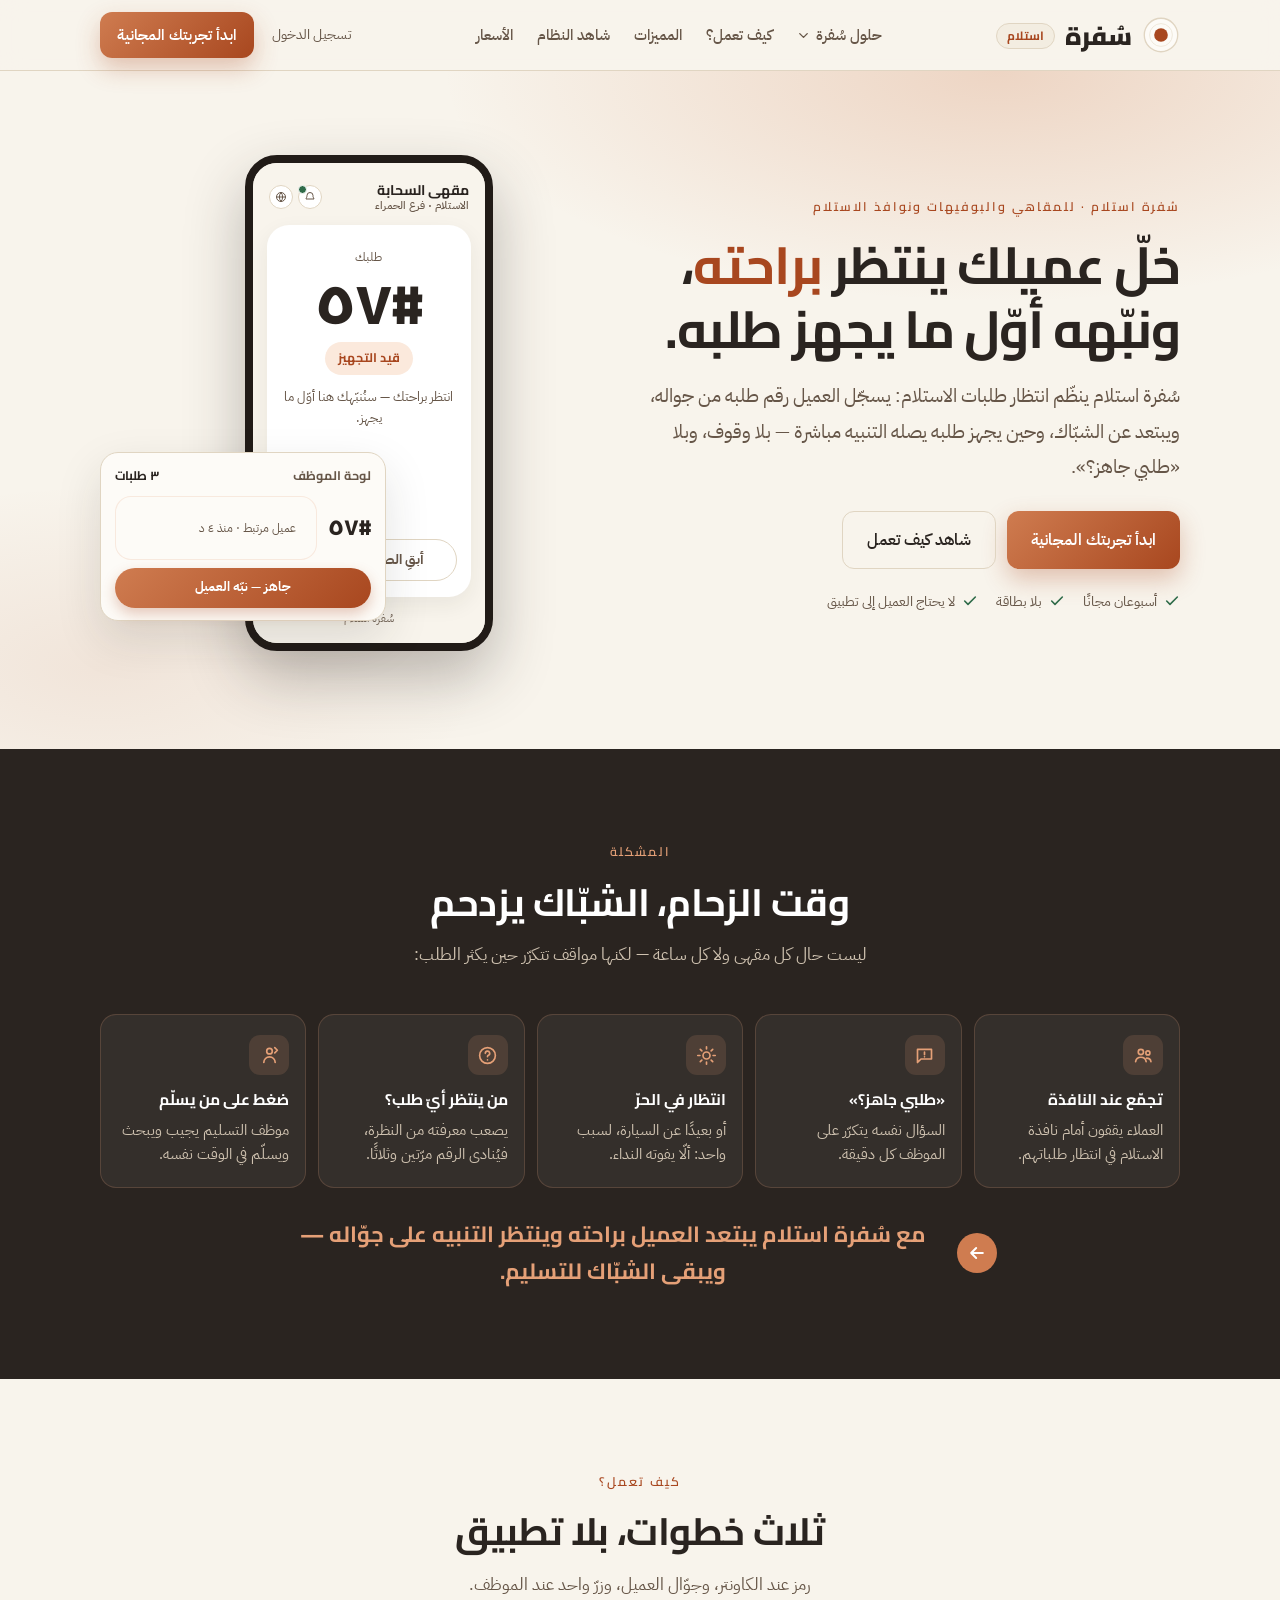
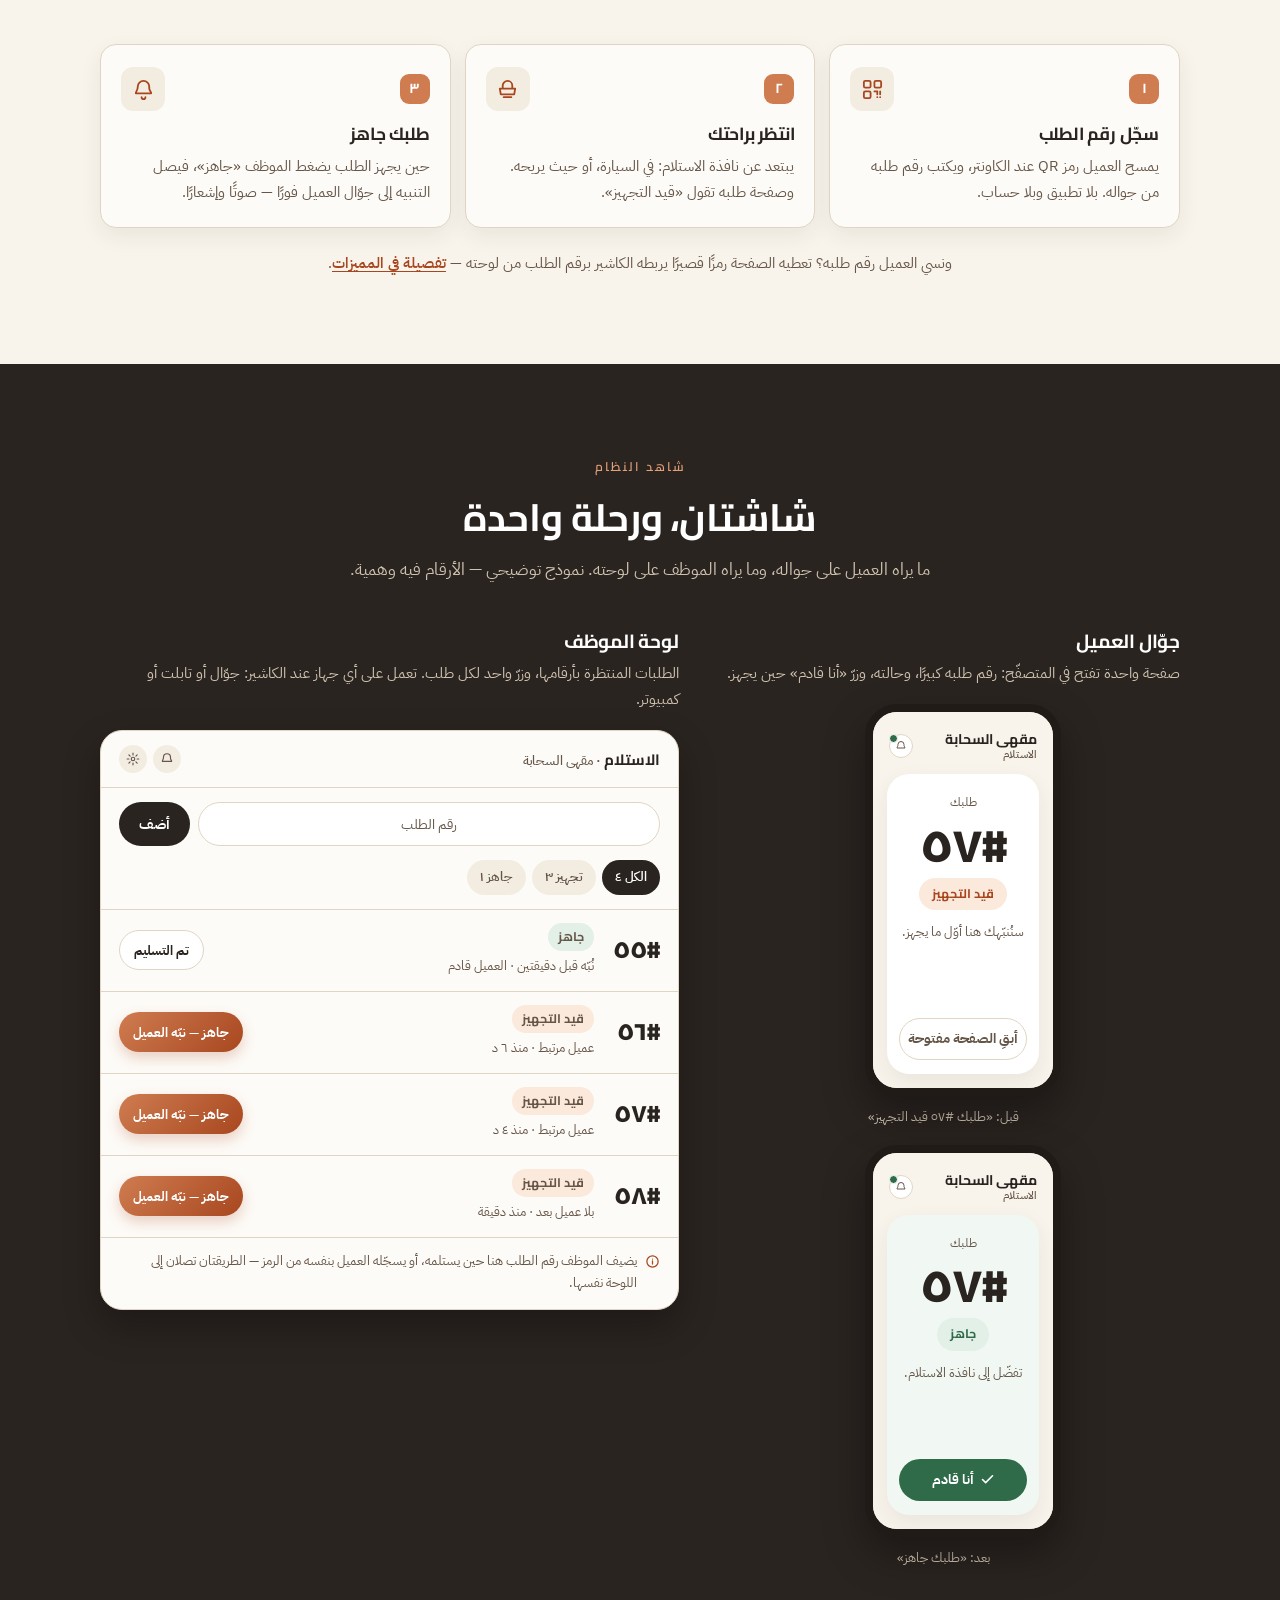
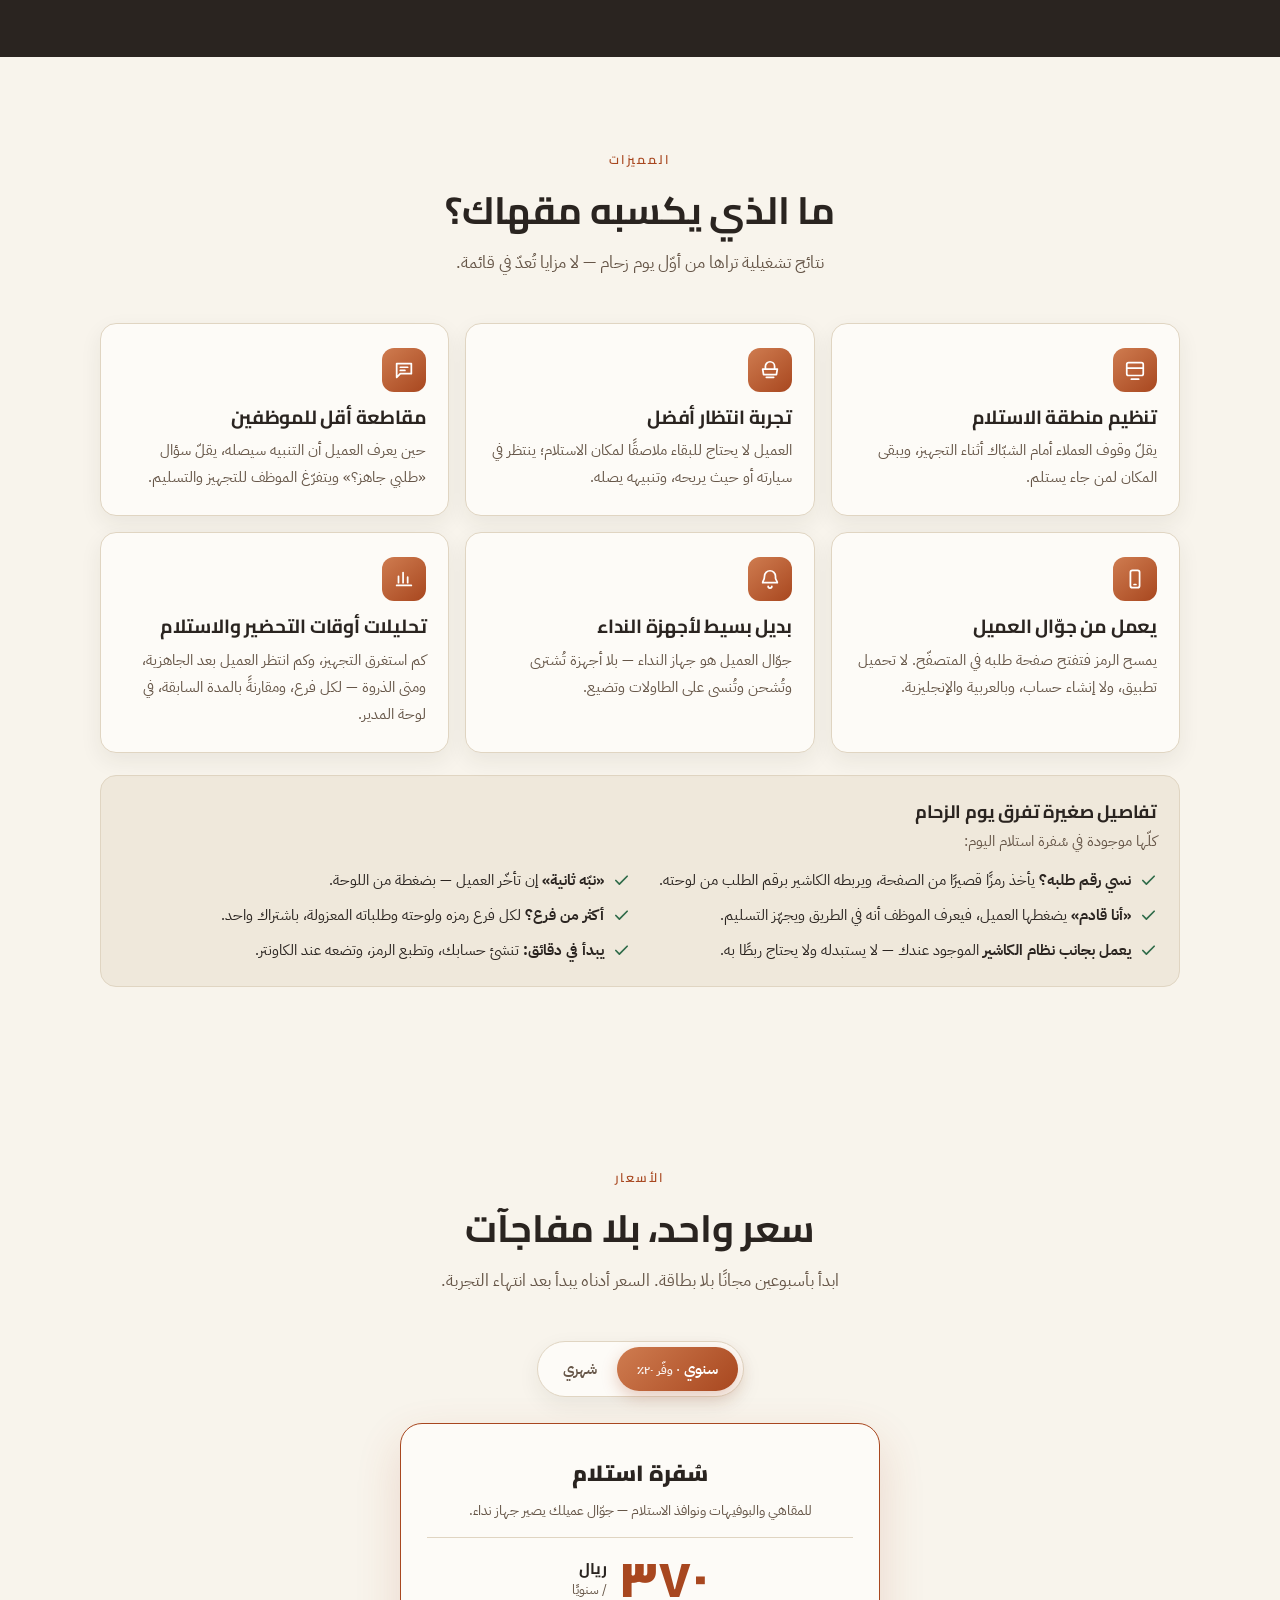
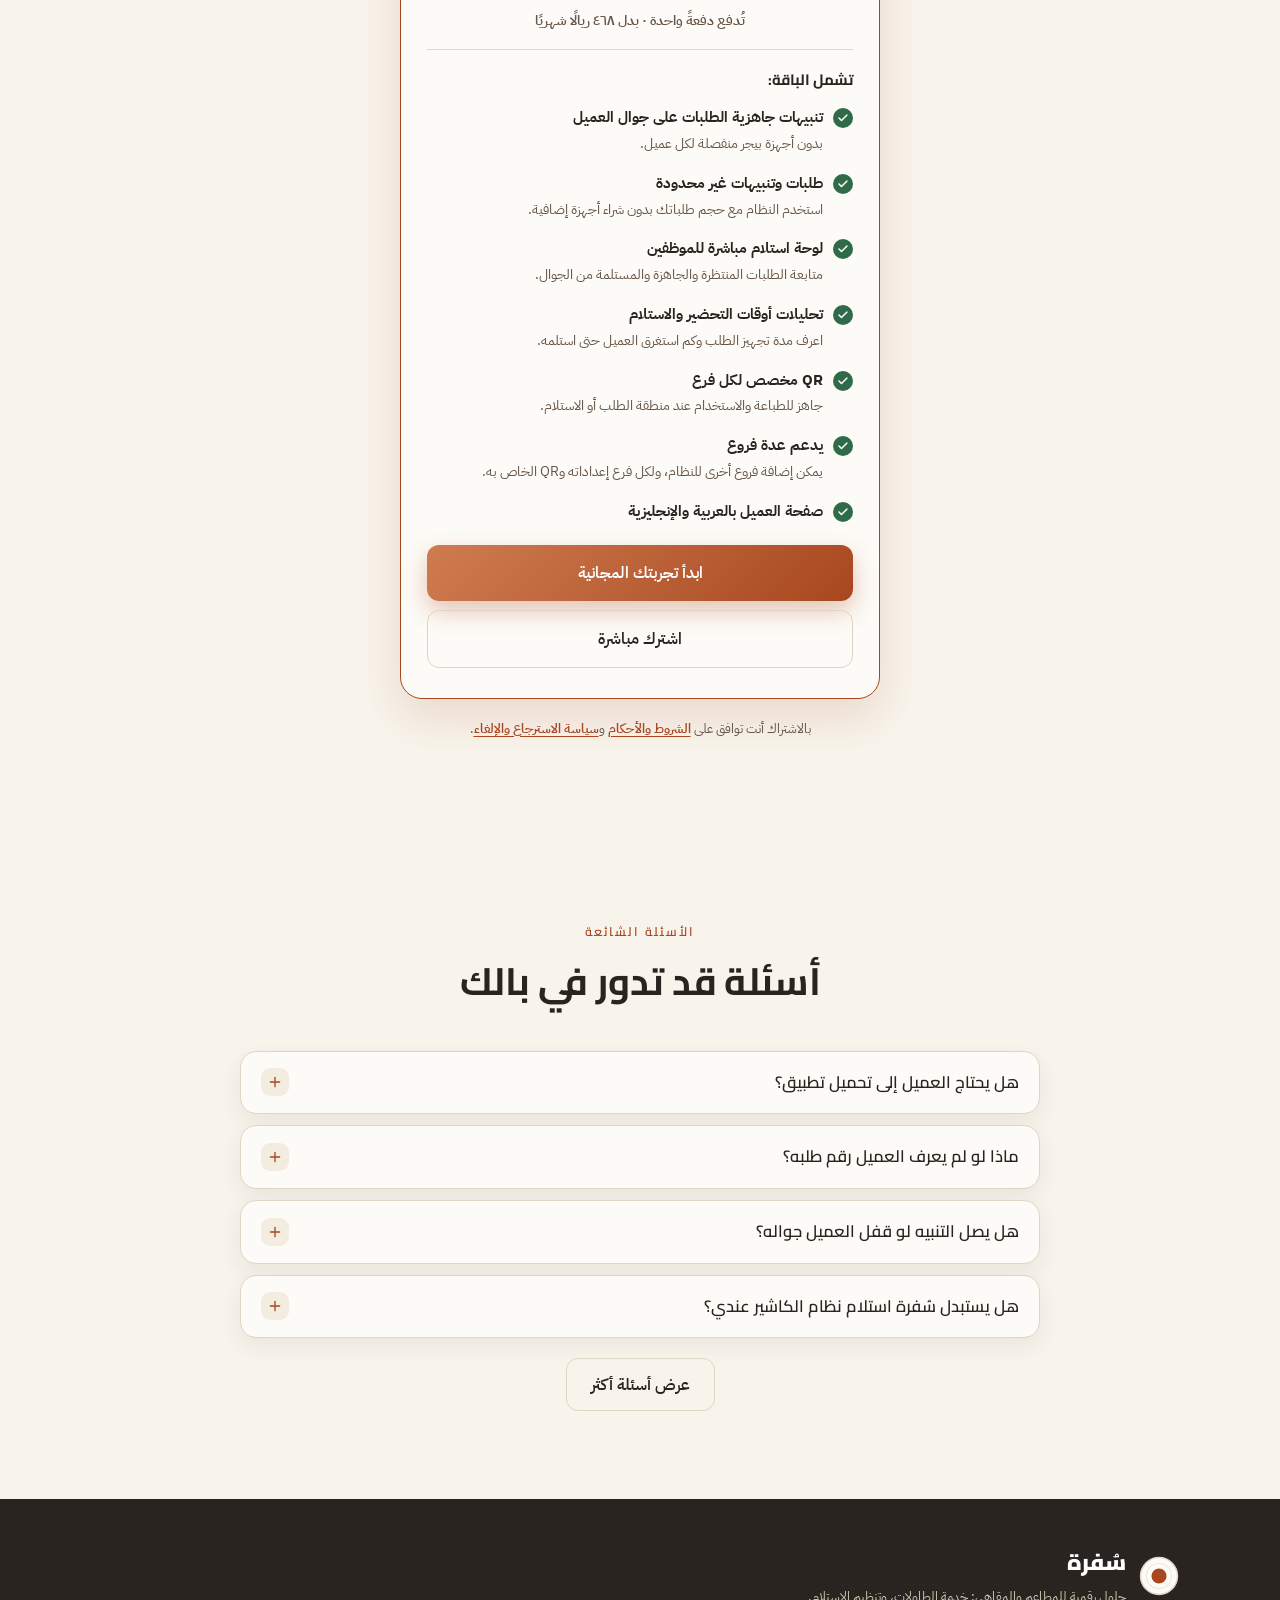
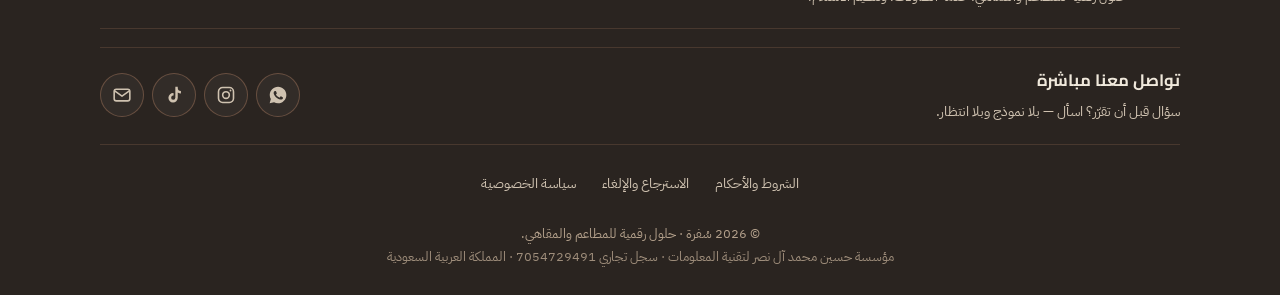
==== commit 4c49e829: "تحليلات الاستلام صارت ميزةً لا وعدًا — سقطت شارة «قريبًا» بطاقة «متابعة أوقات الاستلام» في المميزات " ====
--- a/pickup.html
+++ b/pickup.html
@@ -190,11 +190,6 @@
 
 /* ── القيمة: ست بطاقات، والسادسة قادمة ───────────────────────────────── */
 .grp.pk-grp{grid-template-columns:repeat(3,1fr)}
-.g.soon{background:#f5efe4;border-style:dashed;position:relative}
-.g.soon .ic{background:#eae0d0;color:#7d6a58}
-.badge-soon{position:absolute;top:18px;inset-inline-end:18px;background:#eae0d0;color:#5f5041;
-  font-family:'Cairo';font-weight:700;font-size:11.5px;letter-spacing:.5px;padding:5px 11px;border-radius:100px}
-.g.soon h3{padding-inline-end:64px}
 
 /* ── الاستجابة ───────────────────────────────────────────────────────── */
 @media(max-width:960px){
@@ -212,8 +207,6 @@
   .grp.pk-grp{grid-template-columns:1fr}
   .bd-row{grid-template-columns:auto 1fr;row-gap:10px}
   .bd-row .a{grid-column:1 / -1;justify-content:center}
-  .g.soon h3{padding-inline-end:0}
-  .badge-soon{position:static;display:inline-block;margin-bottom:10px}
 }
 </style>
 </head>
@@ -525,11 +518,10 @@
         <h3>بديل بسيط لأجهزة النداء</h3>
         <p>جوّال العميل هو جهاز النداء — بلا أجهزة تُشترى وتُشحن وتُنسى على الطاولات وتضيع.</p>
       </div>
-      <div class="g soon reveal">
-        <span class="badge-soon">قريبًا</span>
+      <div class="g reveal">
         <div class="ic"><svg viewBox="0 0 24 24" fill="none" stroke="currentColor" stroke-width="1.9" aria-hidden="true"><path d="M4 19h16M6 16V9M11 16V5M16 16v-6" stroke-linecap="round"/></svg></div>
-        <h3>متابعة أوقات الاستلام</h3>
-        <p>كم انتظر العميل، ومتى جهز الطلب، ومتى استُلم — أرقام لتحسين التجهيز وقت الذروة. قيد التطوير ولم تُطلق بعد.</p>
+        <h3>تحليلات أوقات التحضير والاستلام</h3>
+        <p>كم استغرق التجهيز، وكم انتظر العميل بعد الجاهزية، ومتى الذروة — لكل فرع، ومقارنةً بالمدة السابقة، في لوحة المدير.</p>
       </div>
     </div>
 
